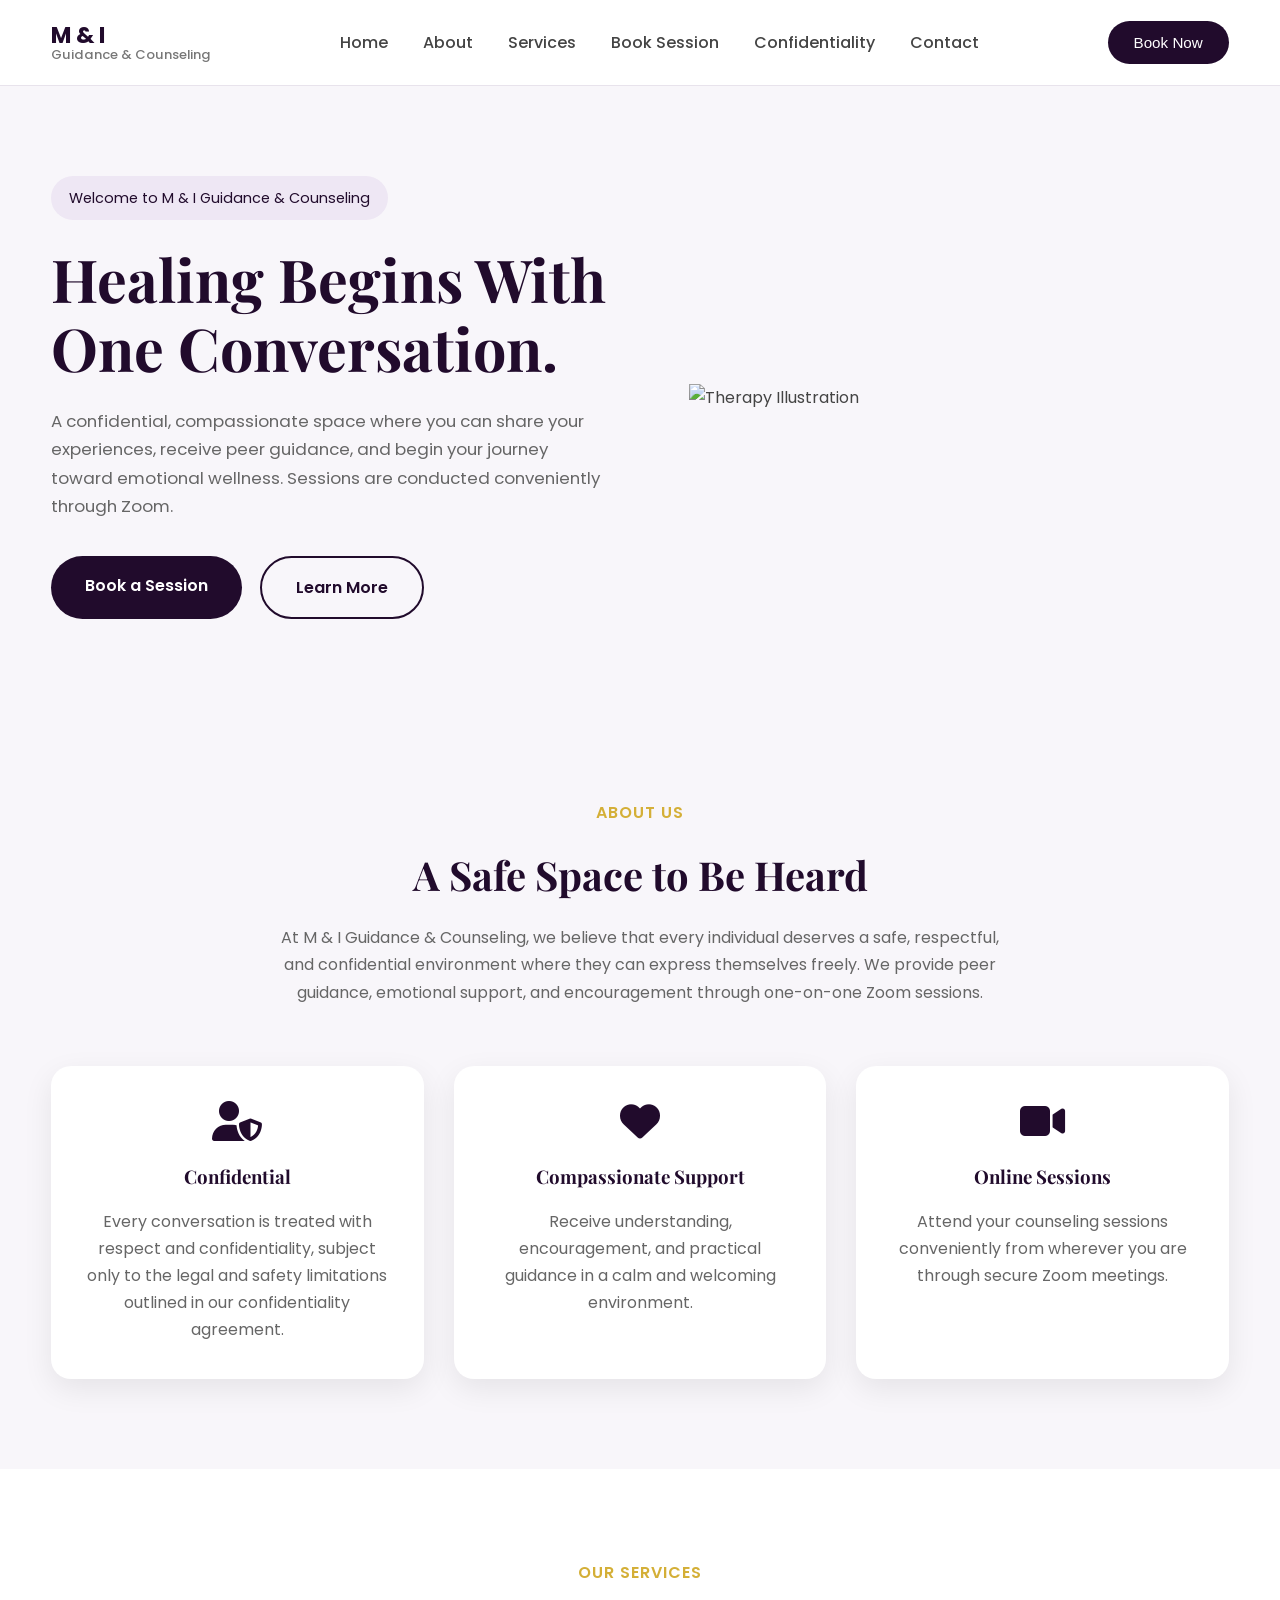
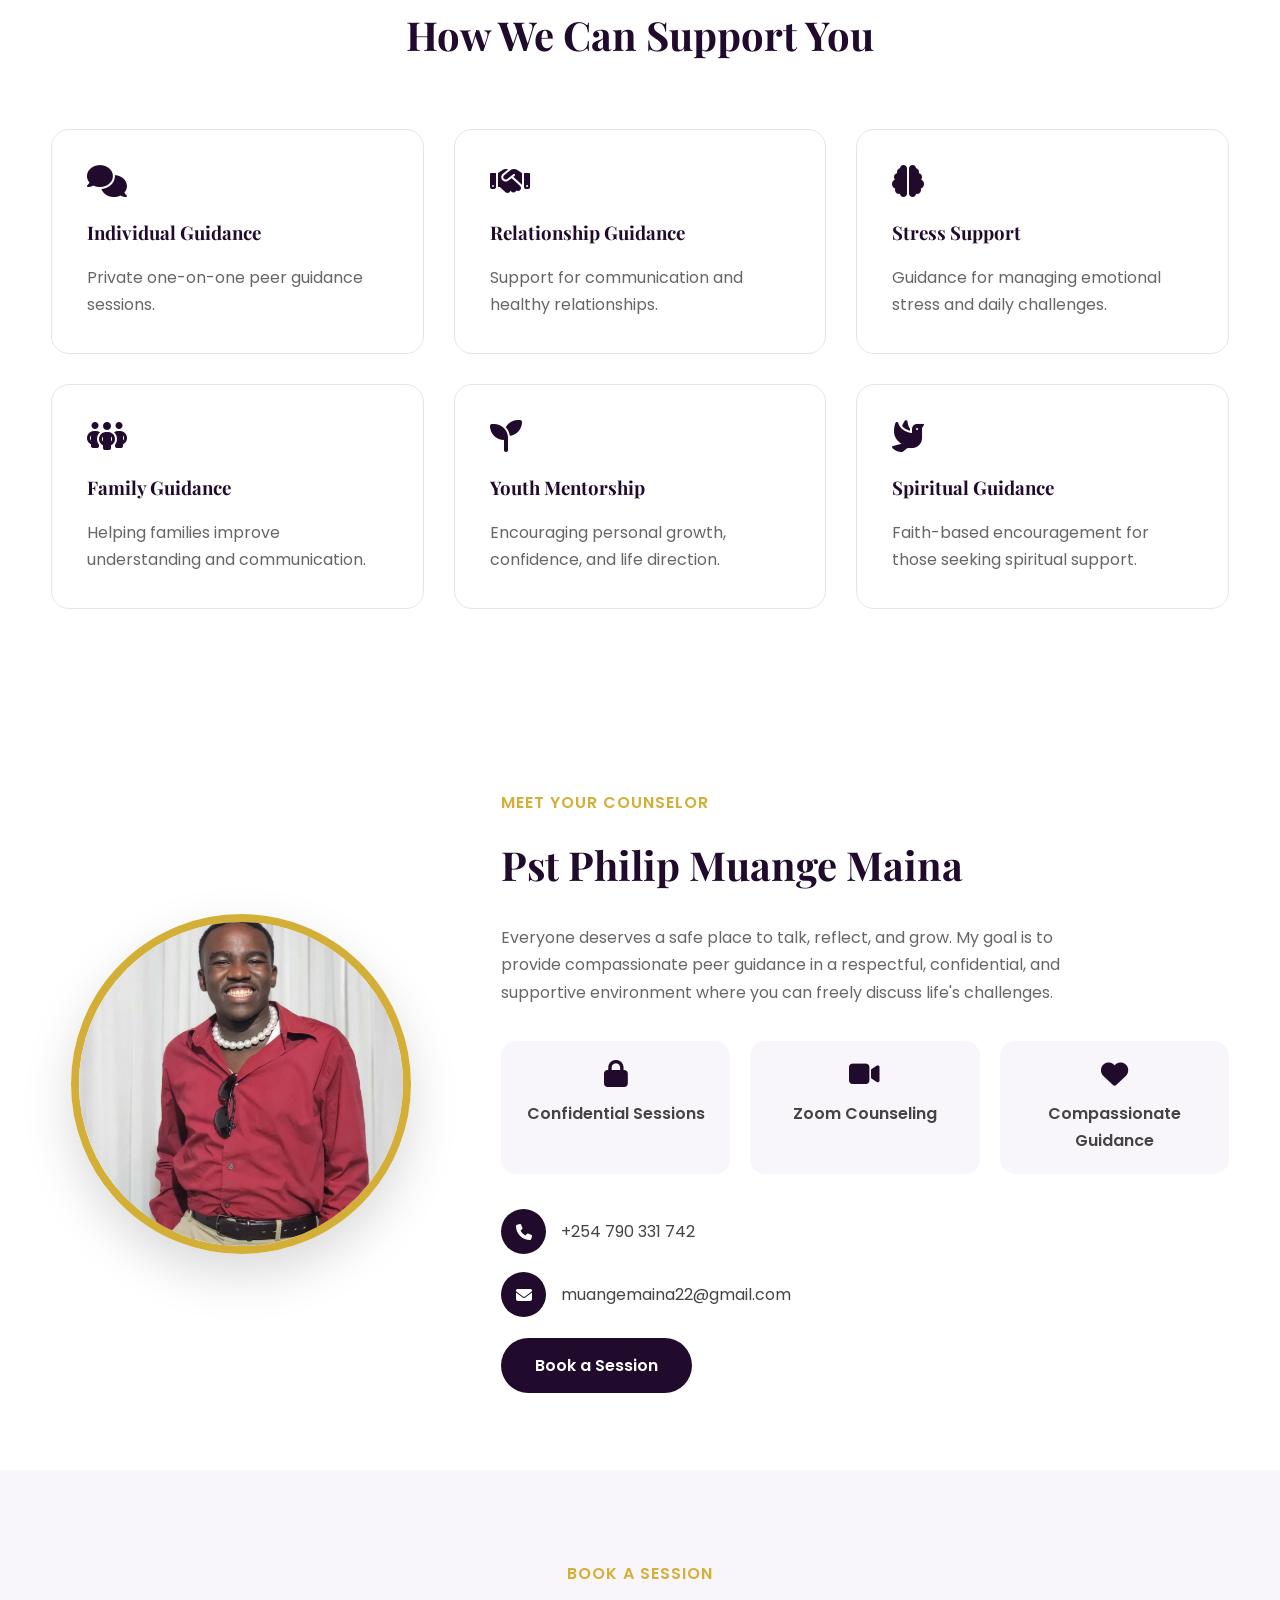
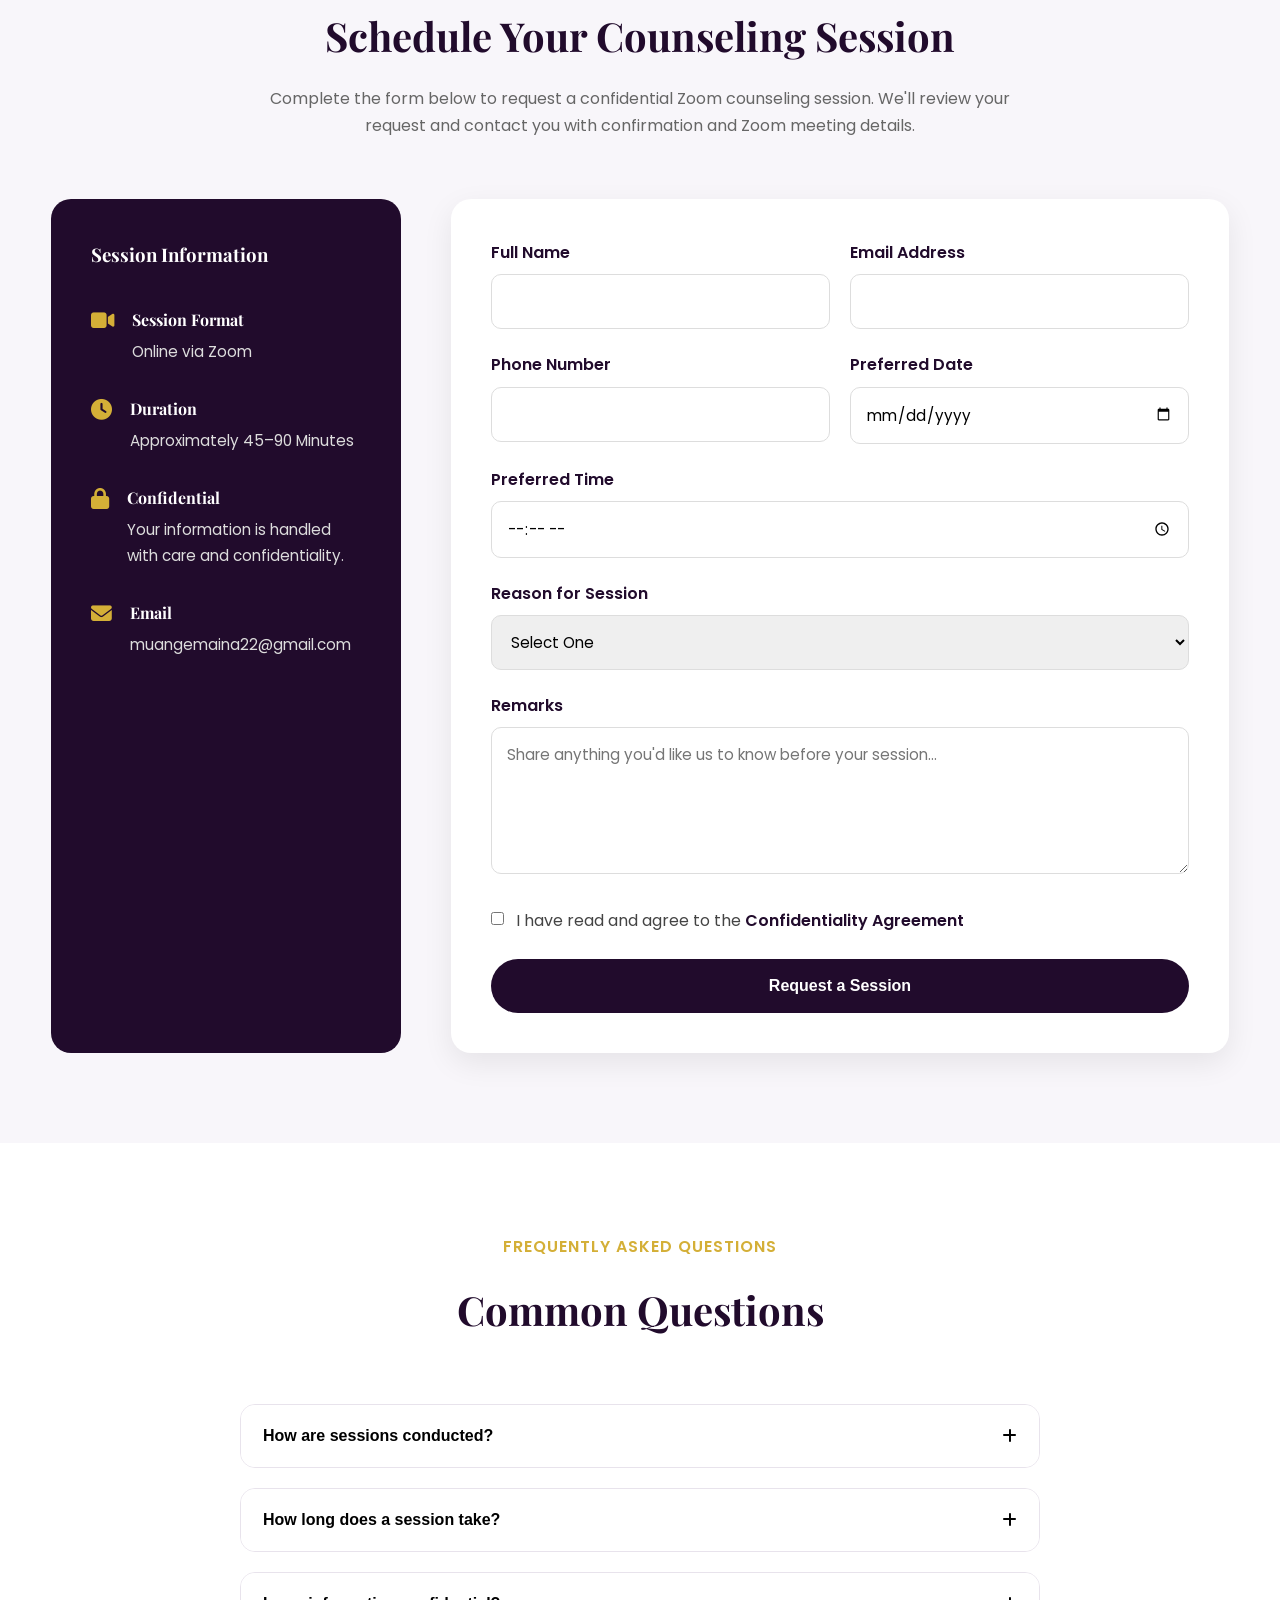
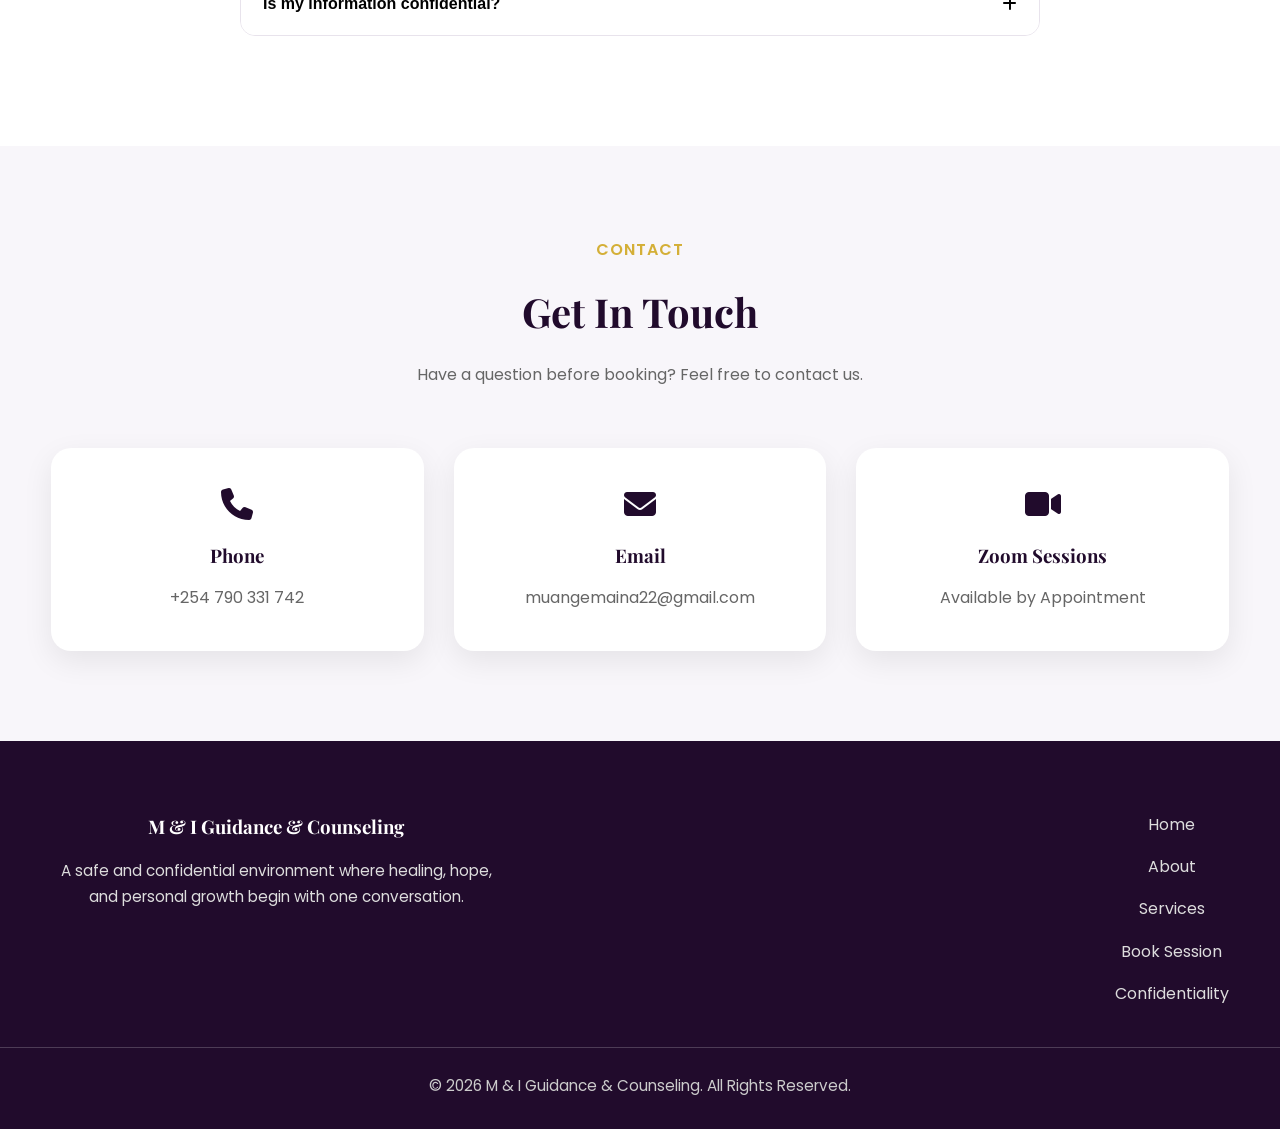
==== index.html @ 2ddf7651 "Add files via upload" ====
<!DOCTYPE html>
<html lang="en">
<head>
    <meta charset="UTF-8">
    <meta name="viewport" content="width=device-width, initial-scale=1.0">

    <title>M & I Guidance & Counseling</title>

    <link rel="stylesheet" href="css/styles.css">
    <link rel="stylesheet" href="css/responsive.css">

    <!-- Google Fonts -->
    <link href="https://fonts.googleapis.com/css2?family=Poppins:wght@300;400;500;600;700&family=Playfair+Display:wght@600;700&display=swap" rel="stylesheet">

    <!-- Font Awesome -->
    <link rel="stylesheet"
    href="https://cdnjs.cloudflare.com/ajax/libs/font-awesome/6.7.1/css/all.min.css">
</head>

<body>

<!-- ================= NAVBAR ================= -->

<header>

    <div class="container nav-container">

        <div class="logo">

            M & I
            <span>Guidance & Counseling</span>

        </div>

        <nav id="nav-menu">

            <a href="#">Home</a>

            <a href="#about">About</a>

            <a href="#services">Services</a>

            <a href="#booking">Book Session</a>

            <a href="confidentiality.html">Confidentiality</a>

            <a href="#contact">Contact</a>

        </nav>

        <button class="book-btn">

            Book Now

        </button>

        <div class="menu-btn">

            <i class="fas fa-bars"></i>

        </div>

    </div>

</header>

<!-- ================= HERO ================= -->

<section class="hero">

<div class="container hero-grid">

<div class="hero-content">

<span class="welcome">

Welcome to M & I Guidance & Counseling

</span>

<h1>

Healing Begins With One Conversation.

</h1>

<p>

A confidential, compassionate space where you can
share your experiences, receive peer guidance,
and begin your journey toward emotional wellness.

Sessions are conducted conveniently through Zoom.

</p>

<div class="hero-buttons">

<a href="#booking" class="primary-btn">

Book a Session

</a>

<a href="#about" class="secondary-btn">

Learn More

</a>

</div>

</div>

<div class="hero-image">

<img src="images/hero-therapy.svg" alt="Therapy Illustration">

</div>

</div>

</section>

<!-- ================= ABOUT ================= -->

<section id="about" class="about">

    <div class="container">

        <div class="section-title">
            <span>About Us</span>
            <h2>A Safe Space to Be Heard</h2>
            <p>
                At M & I Guidance & Counseling, we believe that every individual deserves
                a safe, respectful, and confidential environment where they can express
                themselves freely. We provide peer guidance, emotional support, and
                encouragement through one-on-one Zoom sessions.
            </p>
        </div>

        <div class="about-grid">

            <div class="about-card">

                <i class="fa-solid fa-user-shield"></i>

                <h3>Confidential</h3>

                <p>
                    Every conversation is treated with respect and confidentiality,
                    subject only to the legal and safety limitations outlined in our
                    confidentiality agreement.
                </p>

            </div>

            <div class="about-card">

                <i class="fa-solid fa-heart"></i>

                <h3>Compassionate Support</h3>

                <p>
                    Receive understanding, encouragement, and practical guidance
                    in a calm and welcoming environment.
                </p>

            </div>

            <div class="about-card">

                <i class="fa-solid fa-video"></i>

                <h3>Online Sessions</h3>

                <p>
                    Attend your counseling sessions conveniently from wherever you
                    are through secure Zoom meetings.
                </p>

            </div>

        </div>

    </div>

</section>

<!-- ================= SERVICES ================= -->

<section id="services" class="services">

    <div class="container">

        <div class="section-title">

            <span>Our Services</span>

            <h2>How We Can Support You</h2>

        </div>

        <div class="services-grid">

            <div class="service-card">
                <i class="fa-solid fa-comments"></i>
                <h3>Individual Guidance</h3>
                <p>Private one-on-one peer guidance sessions.</p>
            </div>

            <div class="service-card">
                <i class="fa-solid fa-handshake"></i>
                <h3>Relationship Guidance</h3>
                <p>Support for communication and healthy relationships.</p>
            </div>

            <div class="service-card">
                <i class="fa-solid fa-brain"></i>
                <h3>Stress Support</h3>
                <p>Guidance for managing emotional stress and daily challenges.</p>
            </div>

            <div class="service-card">
                <i class="fa-solid fa-people-group"></i>
                <h3>Family Guidance</h3>
                <p>Helping families improve understanding and communication.</p>
            </div>

            <div class="service-card">
                <i class="fa-solid fa-seedling"></i>
                <h3>Youth Mentorship</h3>
                <p>Encouraging personal growth, confidence, and life direction.</p>
            </div>

            <div class="service-card">
                <i class="fa-solid fa-dove"></i>
                <h3>Spiritual Guidance</h3>
                <p>Faith-based encouragement for those seeking spiritual support.</p>
            </div>

        </div>

    </div>

</section>

<!-- ================= THERAPIST ================= -->

<section class="therapist">

    <div class="container therapist-grid">

        <div class="therapist-image">

            <div class="image-frame">
                <img src="images/therapist.jpg" alt="Pst Philip Muange Maina">
            </div>

        </div>

        <div class="therapist-content">

            <span class="section-tag">
                Meet Your Counselor
            </span>

            <h2>Pst Philip Muange Maina</h2>

            <p class="intro">

                Everyone deserves a safe place to talk, reflect, and grow.
                My goal is to provide compassionate peer guidance in a respectful,
                confidential, and supportive environment where you can freely
                discuss life's challenges.

            </p>

            <div class="highlights">

                <div class="highlight">
                    <i class="fa-solid fa-lock"></i>
                    <span>Confidential Sessions</span>
                </div>

                <div class="highlight">
                    <i class="fa-solid fa-video"></i>
                    <span>Zoom Counseling</span>
                </div>

                <div class="highlight">
                    <i class="fa-solid fa-heart"></i>
                    <span>Compassionate Guidance</span>
                </div>

            </div>

            <div class="contact-info">

                <div>
                    <i class="fa-solid fa-phone"></i>
                    <span>+254 790 331 742</span>
                </div>

                <div>
                    <i class="fa-solid fa-envelope"></i>
                    <span>muangemaina22@gmail.com</span>
                </div>

            </div>

            <a href="#booking" class="primary-btn">
                Book a Session
            </a>

        </div>

    </div>

</section>

<!-- ================= BOOKING ================= -->

<section id="booking" class="booking">

    <div class="container">

        <div class="section-title">

            <span>Book a Session</span>

            <h2>Schedule Your Counseling Session</h2>

            <p>
                Complete the form below to request a confidential Zoom counseling
                session. We'll review your request and contact you with confirmation
                and Zoom meeting details.
            </p>

        </div>

        <div class="booking-wrapper">

            <div class="booking-info">

                <h3>Session Information</h3>

                <div class="booking-item">
                    <i class="fa-solid fa-video"></i>
                    <div>
                        <h4>Session Format</h4>
                        <p>Online via Zoom</p>
                    </div>
                </div>

                <div class="booking-item">
                    <i class="fa-solid fa-clock"></i>
                    <div>
                        <h4>Duration</h4>
                        <p>Approximately 45–90 Minutes</p>
                    </div>
                </div>

                <div class="booking-item">
                    <i class="fa-solid fa-lock"></i>
                    <div>
                        <h4>Confidential</h4>
                        <p>Your information is handled with care and confidentiality.</p>
                    </div>
                </div>

                <div class="booking-item">
                    <i class="fa-solid fa-envelope"></i>
                    <div>
                        <h4>Email</h4>
                        <p>muangemaina22@gmail.com</p>
                    </div>
                </div>

            </div>

            <div class="booking-form">

                <form
                    name="therapy-booking"
                    method="POST"
                    data-netlify="true"
                    action="thank-you.html"
                >

                    <!-- Required for Netlify -->
                    <input type="hidden" name="form-name" value="therapy-booking">

                    <div class="form-row">

                        <div class="form-group">

                            <label>Full Name</label>

                            <input
                                type="text"
                                name="name"
                                required
                            >

                        </div>

                        <div class="form-group">

                            <label>Email Address</label>

                            <input
                                type="email"
                                name="email"
                                required
                            >

                        </div>

                    </div>

                    <div class="form-row">

                        <div class="form-group">

                            <label>Phone Number</label>

                            <input
                                type="tel"
                                name="phone"
                                required
                            >

                        </div>

                        <div class="form-group">

                            <label>Preferred Date</label>

                            <input
                                type="date"
                                name="date"
                                required
                            >

                        </div>

                    </div>

                    <div class="form-group">

                        <label>Preferred Time</label>

                        <input
                            type="time"
                            name="time"
                            required
                        >

                    </div>

                    <div class="form-group">

                        <label>Reason for Session</label>

                        <select
                            name="reason"
                            required
                        >

                            <option value="">Select One</option>

                            <option>Personal Guidance</option>

                            <option>Stress Support</option>

                            <option>Relationship Guidance</option>

                            <option>Family Guidance</option>

                            <option>Youth Mentorship</option>

                            <option>Spiritual Guidance</option>

                            <option>Other</option>

                        </select>

                    </div>

                    <div class="form-group">

                        <label>Remarks</label>

                        <textarea
                            rows="5"
                            name="remarks"
                            placeholder="Share anything you'd like us to know before your session..."
                        ></textarea>

                    </div>

                    <div class="checkbox-group">

                        <input
                            type="checkbox"
                            id="agree"
                            required
                        >

                        <label for="agree">

                            I have read and agree to the
                            <a href="confidentiality.html">
                                Confidentiality Agreement
                            </a>

                        </label>

                    </div>

                    <button type="submit" class="submit-btn">

                        Request a Session

                    </button>

                </form>

            </div>

        </div>

    </div>

</section>
<!-- ================= FAQ ================= -->

<section class="faq">

    <div class="container">

        <div class="section-title">

            <span>Frequently Asked Questions</span>

            <h2>Common Questions</h2>

        </div>

        <div class="faq-container">

            <div class="faq-item">

                <button class="faq-question">
                    How are sessions conducted?
                    <i class="fa-solid fa-plus"></i>
                </button>

                <div class="faq-answer">

                    <p>
                        All sessions are conducted online through Zoom.
                        A Zoom meeting link will be emailed after your booking
                        has been confirmed.
                    </p>

                </div>

            </div>

            <div class="faq-item">

                <button class="faq-question">
                    How long does a session take?
                    <i class="fa-solid fa-plus"></i>
                </button>

                <div class="faq-answer">

                    <p>
                        Sessions typically last between 45 and 60 minutes.
                    </p>

                </div>

            </div>

            <div class="faq-item">

                <button class="faq-question">
                    Is my information confidential?
                    <i class="fa-solid fa-plus"></i>
                </button>

                <div class="faq-answer">

                    <p>
                        Yes. Your information is handled confidentially in
                        accordance with our Confidentiality Agreement.
                    </p>

                </div>

            </div>

        </div>

    </div>

</section>

<!-- ================= CONTACT ================= -->

<section id="contact" class="contact">

    <div class="container">

        <div class="section-title">

            <span>Contact</span>

            <h2>Get In Touch</h2>

            <p>

                Have a question before booking?
                Feel free to contact us.

            </p>

        </div>

        <div class="contact-grid">

            <div class="contact-card">

                <i class="fa-solid fa-phone"></i>

                <h3>Phone</h3>

                <p>+254 790 331 742</p>

            </div>

            <div class="contact-card">

                <i class="fa-solid fa-envelope"></i>

                <h3>Email</h3>

                <p>muangemaina22@gmail.com</p>

            </div>

            <div class="contact-card">

                <i class="fa-solid fa-video"></i>

                <h3>Zoom Sessions</h3>

                <p>Available by Appointment</p>

            </div>

        </div>

    </div>

</section>

<footer>

    <div class="container footer-content">

        <div>

            <h3>M & I Guidance & Counseling</h3>

            <p>

                A safe and confidential environment where healing,
                hope, and personal growth begin with one conversation.

            </p>

        </div>

        <div class="footer-links">

            <a href="#">Home</a>

            <a href="#about">About</a>

            <a href="#services">Services</a>

            <a href="#booking">Book Session</a>

            <a href="confidentiality.html">Confidentiality</a>

        </div>

    </div>

    <hr>

    <p class="copyright">

        © 2026 M & I Guidance & Counseling.
        All Rights Reserved.

    </p>

</footer>

<script src="js/script.js"></script>

</body>
</html>
---- css/styles.css ----
/* ===================================
   M & I Guidance & Counseling
   Main Stylesheet
=================================== */

/* ===== RESET ===== */

* {
    margin: 0;
    padding: 0;
    box-sizing: border-box;
}

:root {

    --primary: #210B2C;
    --primary-light: #3A1A49;
    --gold: #D4AF37;
    --white: #ffffff;
    --background: #F8F6FA;
    --text: #444;
    --heading: #210B2C;
    --border: #E8E3EC;

    --shadow: 0 10px 30px rgba(0,0,0,.08);

}

html{
    scroll-behavior:smooth;
}

body{

    font-family:'Poppins',sans-serif;
    background:var(--background);
    color:var(--text);
    line-height:1.7;

}

img{

    max-width:100%;
    display:block;

}

a{

    text-decoration:none;

}

ul{

    list-style:none;

}

/* ===== CONTAINER ===== */

.container{

    width:min(1200px,92%);
    margin:auto;

}

/* ===== HEADINGS ===== */

h1,h2,h3,h4{

    font-family:'Playfair Display',serif;
    color:var(--heading);

}

h1{

    font-size:3.7rem;
    line-height:1.15;

}

h2{

    font-size:2.5rem;

}

p{

    font-size:1rem;
    color:#666;

}

/* ===== HEADER ===== */

header{

    position:sticky;
    top:0;
    z-index:999;
    background:rgba(255,255,255,.96);
    backdrop-filter:blur(10px);
    border-bottom:1px solid var(--border);

}

/* ===== NAVBAR ===== */

.nav-container{

    display:flex;
    justify-content:space-between;
    align-items:center;
    height:85px;

}

.logo{

    font-size:1.45rem;
    font-weight:700;
    color:var(--primary);
    display:flex;
    flex-direction:column;
    line-height:1.1;

}

.logo span{

    font-size:.82rem;
    color:#777;
    font-weight:500;

}

nav{

    display:flex;
    gap:35px;

}

nav a{

    color:#444;
    font-weight:500;
    transition:.3s;

}

nav a:hover{

    color:var(--primary);

}

.book-btn{

    background:var(--primary);
    color:white;
    border:none;
    padding:13px 26px;
    border-radius:50px;
    cursor:pointer;
    font-size:.95rem;
    transition:.3s;

}

.book-btn:hover{

    background:var(--primary-light);
    transform:translateY(-2px);

}

.menu-btn{

    display:none;
    font-size:1.6rem;
    color:var(--primary);
    cursor:pointer;

}

/* ===== HERO ===== */

.hero{

    padding:90px 0;

}

.hero-grid{

    display:grid;
    grid-template-columns:1fr 1fr;
    gap:60px;
    align-items:center;

}

.welcome{

    display:inline-block;
    background:#EEE7F4;
    color:var(--primary);
    padding:10px 18px;
    border-radius:50px;
    font-size:.9rem;
    margin-bottom:25px;

}

.hero h1{

    margin-bottom:25px;

}

.hero p{

    margin-bottom:35px;
    font-size:1.05rem;

}

.hero-buttons{

    display:flex;
    gap:18px;

}

/* ===== BUTTONS ===== */

.primary-btn{

    background:var(--primary);
    color:white;
    padding:16px 34px;
    border-radius:50px;
    transition:.3s;
    font-weight:600;

}

.primary-btn:hover{

    background:var(--primary-light);

}

.secondary-btn{

    border:2px solid var(--primary);
    color:var(--primary);
    padding:16px 34px;
    border-radius:50px;
    transition:.3s;
    font-weight:600;

}

.secondary-btn:hover{

    background:var(--primary);
    color:white;

}

/* ===== HERO IMAGE ===== */

.hero-image{

    display:flex;
    justify-content:center;

}

.hero-image img{

    width:100%;
    max-width:520px;

}

/* ===== SECTIONS ===== */

section{

    padding:90px 0;

}

/* ===== FOOTER ===== */

footer{

    background:var(--primary);
    color:white;
    padding:30px 0;
    text-align:center;

}

footer p{

    color:white;
    font-size:.95rem;

}
/* ===================================
   SECTION TITLES
=================================== */

.section-title{
    text-align:center;
    max-width:750px;
    margin:0 auto 60px;
}

.section-title span{
    color:var(--gold);
    font-weight:600;
    text-transform:uppercase;
    letter-spacing:1px;
}

.section-title h2{
    margin:15px 0;
}

/* ===================================
   ABOUT
=================================== */

.about-grid{
    display:grid;
    grid-template-columns:repeat(3,1fr);
    gap:30px;
}

.about-card{
    background:#fff;
    padding:35px;
    border-radius:20px;
    box-shadow:var(--shadow);
    text-align:center;
    transition:.3s;
}

.about-card:hover{
    transform:translateY(-8px);
}

.about-card i{
    font-size:2.5rem;
    color:var(--primary);
    margin-bottom:20px;
}

.about-card h3{
    margin-bottom:15px;
}

/* ===================================
   SERVICES
=================================== */

.services{
    background:#fff;
}

.services-grid{
    display:grid;
    grid-template-columns:repeat(3,1fr);
    gap:30px;
}

.service-card{
    padding:35px;
    border:1px solid var(--border);
    border-radius:18px;
    transition:.3s;
}

.service-card:hover{
    transform:translateY(-8px);
    box-shadow:var(--shadow);
}

.service-card i{
    font-size:2rem;
    color:var(--primary);
    margin-bottom:20px;
}

.service-card h3{
    margin-bottom:15px;
}

/* ===================================
   THERAPIST
=================================== */

.therapist{

    background:#fff;

}

.therapist-grid{

    display:grid;
    grid-template-columns:380px 1fr;
    align-items:center;
    gap:70px;

}

.image-frame{

    width:340px;
    height:340px;

    margin:auto;

    border-radius:50%;

    overflow:hidden;

    border:8px solid #D4AF37;

    box-shadow:0 20px 50px rgba(0,0,0,.15);

}

.image-frame img{

    width:100%;
    height:100%;
    object-fit:cover;

}

.section-tag{

    color:#D4AF37;

    font-weight:600;

    letter-spacing:1px;

    text-transform:uppercase;

}

.therapist h2{

    margin:15px 0 25px;

}

.intro{

    max-width:600px;

    margin-bottom:35px;

}

.highlights{

    display:grid;

    grid-template-columns:repeat(3,1fr);

    gap:20px;

    margin-bottom:35px;

}

.highlight{

    background:#F8F6FA;

    padding:20px;

    border-radius:15px;

    text-align:center;

}

.highlight i{

    font-size:1.7rem;

    color:#210B2C;

    margin-bottom:12px;

}

.highlight span{

    display:block;

    font-weight:600;

}

.contact-info{

    margin-bottom:35px;

}

.contact-info div{

    display:flex;

    align-items:center;

    gap:15px;

    margin-bottom:18px;

}

.contact-info i{

    width:45px;

    height:45px;

    border-radius:50%;

    background:#210B2C;

    color:#fff;

    display:flex;

    justify-content:center;

    align-items:center;

}

/* ===================================
   BOOKING
=================================== */

.booking{

    background:#F8F6FA;

}

.booking-wrapper{

    display:grid;

    grid-template-columns:350px 1fr;

    gap:50px;

}

.booking-info{

    background:#210B2C;

    color:#fff;

    padding:40px;

    border-radius:20px;

}

.booking-info h3{

    color:#fff;

    margin-bottom:35px;

}

.booking-item{

    display:flex;

    gap:18px;

    margin-bottom:30px;

}

.booking-item i{

    font-size:1.3rem;

    color:#D4AF37;

    margin-top:4px;

}

.booking-item h4{

    color:#fff;

    margin-bottom:6px;

}

.booking-item p{

    color:#ddd;

    font-size:.95rem;

}

.booking-form{

    background:#fff;

    padding:40px;

    border-radius:20px;

    box-shadow:var(--shadow);

}

.form-row{

    display:grid;

    grid-template-columns:1fr 1fr;

    gap:20px;

}

.form-group{

    margin-bottom:22px;

}

.form-group label{

    display:block;

    margin-bottom:8px;

    font-weight:600;

    color:#210B2C;

}

.form-group input,
.form-group select,
.form-group textarea{

    width:100%;

    padding:15px;

    border:1px solid #ddd;

    border-radius:10px;

    font-family:inherit;

    font-size:.95rem;

    transition:.3s;

}

.form-group input:focus,
.form-group select:focus,
.form-group textarea:focus{

    outline:none;

    border-color:#210B2C;

}

.checkbox-group{

    display:flex;

    align-items:flex-start;

    gap:12px;

    margin:25px 0;

}

.checkbox-group input{

    margin-top:5px;

}

.checkbox-group a{

    color:#210B2C;

    font-weight:600;

}

.submit-btn{

    width:100%;

    background:#210B2C;

    color:#fff;

    border:none;

    padding:18px;

    border-radius:50px;

    cursor:pointer;

    font-size:1rem;

    font-weight:600;

    transition:.3s;

}

.submit-btn:hover{

    background:#3A1A49;

}
/* ===================================
   FAQ
=================================== */

.faq{
    background:#fff;
}

.faq-container{
    max-width:800px;
    margin:auto;
}

.faq-item{
    margin-bottom:20px;
    border:1px solid var(--border);
    border-radius:15px;
    overflow:hidden;
}

.faq-question{

    width:100%;

    background:#fff;

    border:none;

    display:flex;

    justify-content:space-between;

    align-items:center;

    padding:22px;

    cursor:pointer;

    font-size:1rem;

    font-weight:600;

}

.faq-answer{

    max-height:0;

    overflow:hidden;

    transition:.4s;

    padding:0 22px;

}

.faq-answer p{

    padding-bottom:20px;

}

/* ===================================
   CONTACT
=================================== */

.contact{

    background:#F8F6FA;

}

.contact-grid{

    display:grid;

    grid-template-columns:repeat(3,1fr);

    gap:30px;

}

.contact-card{

    background:#fff;

    text-align:center;

    padding:40px;

    border-radius:20px;

    box-shadow:var(--shadow);

}

.contact-card i{

    font-size:2rem;

    color:#210B2C;

    margin-bottom:20px;

}

.contact-card h3{

    margin-bottom:12px;

}

/* ===================================
   FOOTER
=================================== */

footer{

    background:#210B2C;

    color:#fff;

    padding:70px 0 30px;

}

.footer-content{

    display:flex;

    justify-content:space-between;

    gap:50px;

}

.footer-content h3{

    color:#fff;

    margin-bottom:15px;

}

.footer-content p{

    color:#ddd;

    max-width:450px;

}

.footer-links{

    display:flex;

    flex-direction:column;

    gap:15px;

}

.footer-links a{

    color:#ddd;

}

.footer-links a:hover{

    color:#D4AF37;

}

footer hr{

    margin:40px 0 25px;

    border:none;

    border-top:1px solid rgba(255,255,255,.2);

}

.copyright{

    text-align:center;

    color:#ccc;

}
/*==================================
DOCUMENT PAGE
==================================*/

.page-header{

padding:25px 0;

background:#fff;

border-bottom:1px solid #eee;

}

.document{

padding:90px 0;

background:#F8F6FA;

}

.document-card{

background:#fff;

padding:60px;

border-radius:20px;

box-shadow:var(--shadow);

max-width:900px;

margin:auto;

}

.document-card h1{

margin-bottom:25px;

}

.document-card h2{

margin-top:40px;

margin-bottom:15px;

color:#210B2C;

}

.document-card ul{

padding-left:25px;

margin-bottom:20px;

}

.document-card li{

margin-bottom:12px;

}

.document-buttons{

margin-top:50px;

display:flex;

gap:20px;

flex-wrap:wrap;

}

/*==================================
THANK YOU PAGE
==================================*/

.thank-you{

min-height:100vh;

display:flex;

align-items:center;

justify-content:center;

background:#F8F6FA;

padding:50px 20px;

}

.thank-you-card{

background:#fff;

padding:60px;

border-radius:20px;

max-width:700px;

text-align:center;

box-shadow:var(--shadow);

}

.success-icon{

font-size:5rem;

color:#28a745;

margin-bottom:25px;

}

.thank-you-card p{

margin:20px 0;

}
---- css/responsive.css ----
/* ===================================
   Responsive Styles
=================================== */

/* ===========================
   Large Tablets
=========================== */

@media (max-width: 1024px) {

    h1{
        font-size:3rem;
    }

    h2{
        font-size:2.2rem;
    }

    .hero-grid{
        gap:40px;
    }

    nav{
        gap:20px;
    }

}

/* ===========================
   Tablets
=========================== */

@media (max-width: 900px){

    .menu-btn{
        display:block;
    }

    .book-btn{
        display:none;
    }

    nav{

        position:absolute;

        top:85px;
        left:0;
        width:100%;

        background:#fff;

        display:flex;
        flex-direction:column;

        padding:25px;

        border-top:1px solid #eee;

        box-shadow:0 10px 30px rgba(0,0,0,.08);

        display:none;

    }

    nav.active{

        display:flex;

    }

    nav a{

        padding:12px 0;

    }

    .hero-grid{

        grid-template-columns:1fr;

        text-align:center;

    }

    .hero-buttons{

        justify-content:center;

    }

    .hero-image{

        order:-1;

        margin-bottom:20px;

    }

}

/* ===========================
   Mobile
=========================== */

@media (max-width:600px){

    section{

        padding:70px 0;

    }

    h1{

        font-size:2.3rem;

    }

    h2{

        font-size:1.9rem;

    }

    p{

        font-size:.95rem;

    }

    .hero-buttons{

        flex-direction:column;

        align-items:center;

    }

    .primary-btn,
    .secondary-btn{

        width:100%;
        max-width:280px;
        text-align:center;

    }

    .logo{

        font-size:1.2rem;

    }

    .logo span{

        font-size:.72rem;

    }

}

/* FAQ & Contact */

@media(max-width:900px){

    .contact-grid{

        grid-template-columns:1fr;

    }

    .footer-content{

        flex-direction:column;

        text-align:center;

    }

    .footer-content p{

        margin:auto;

    }

}
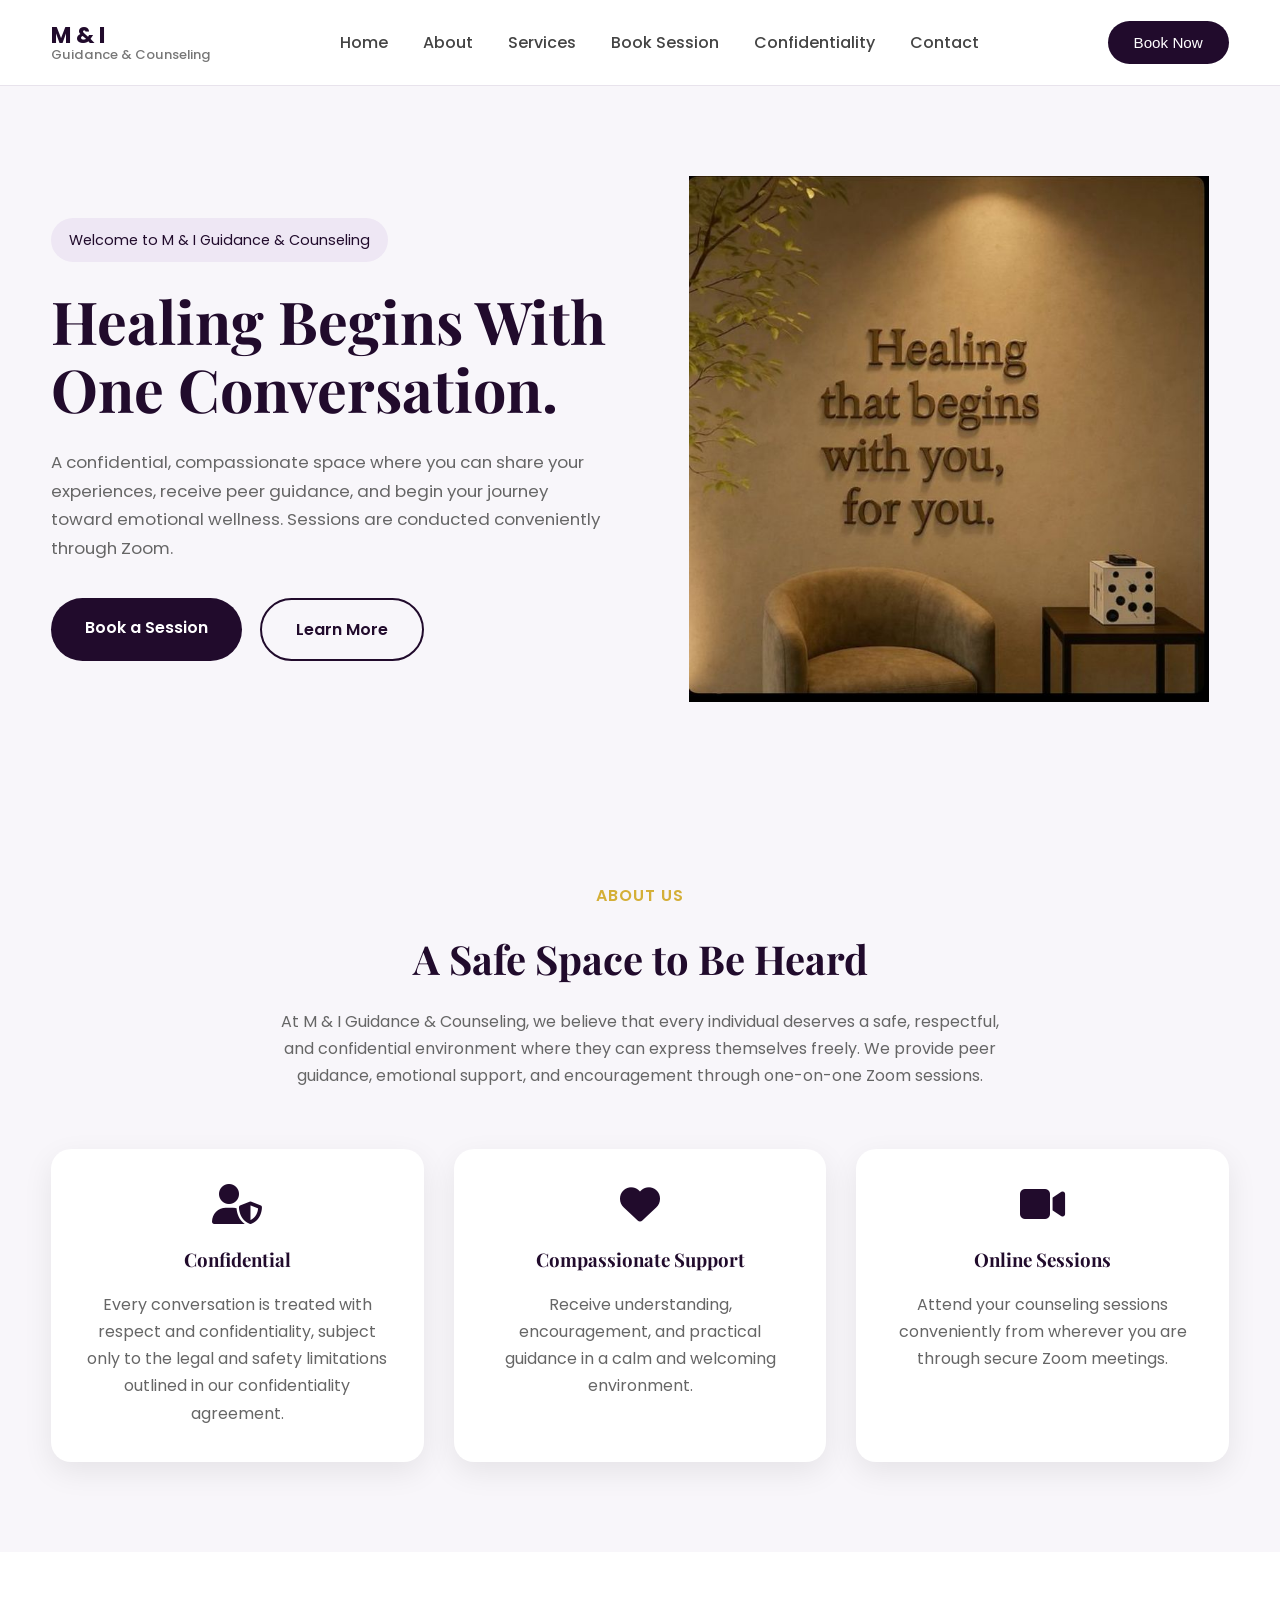
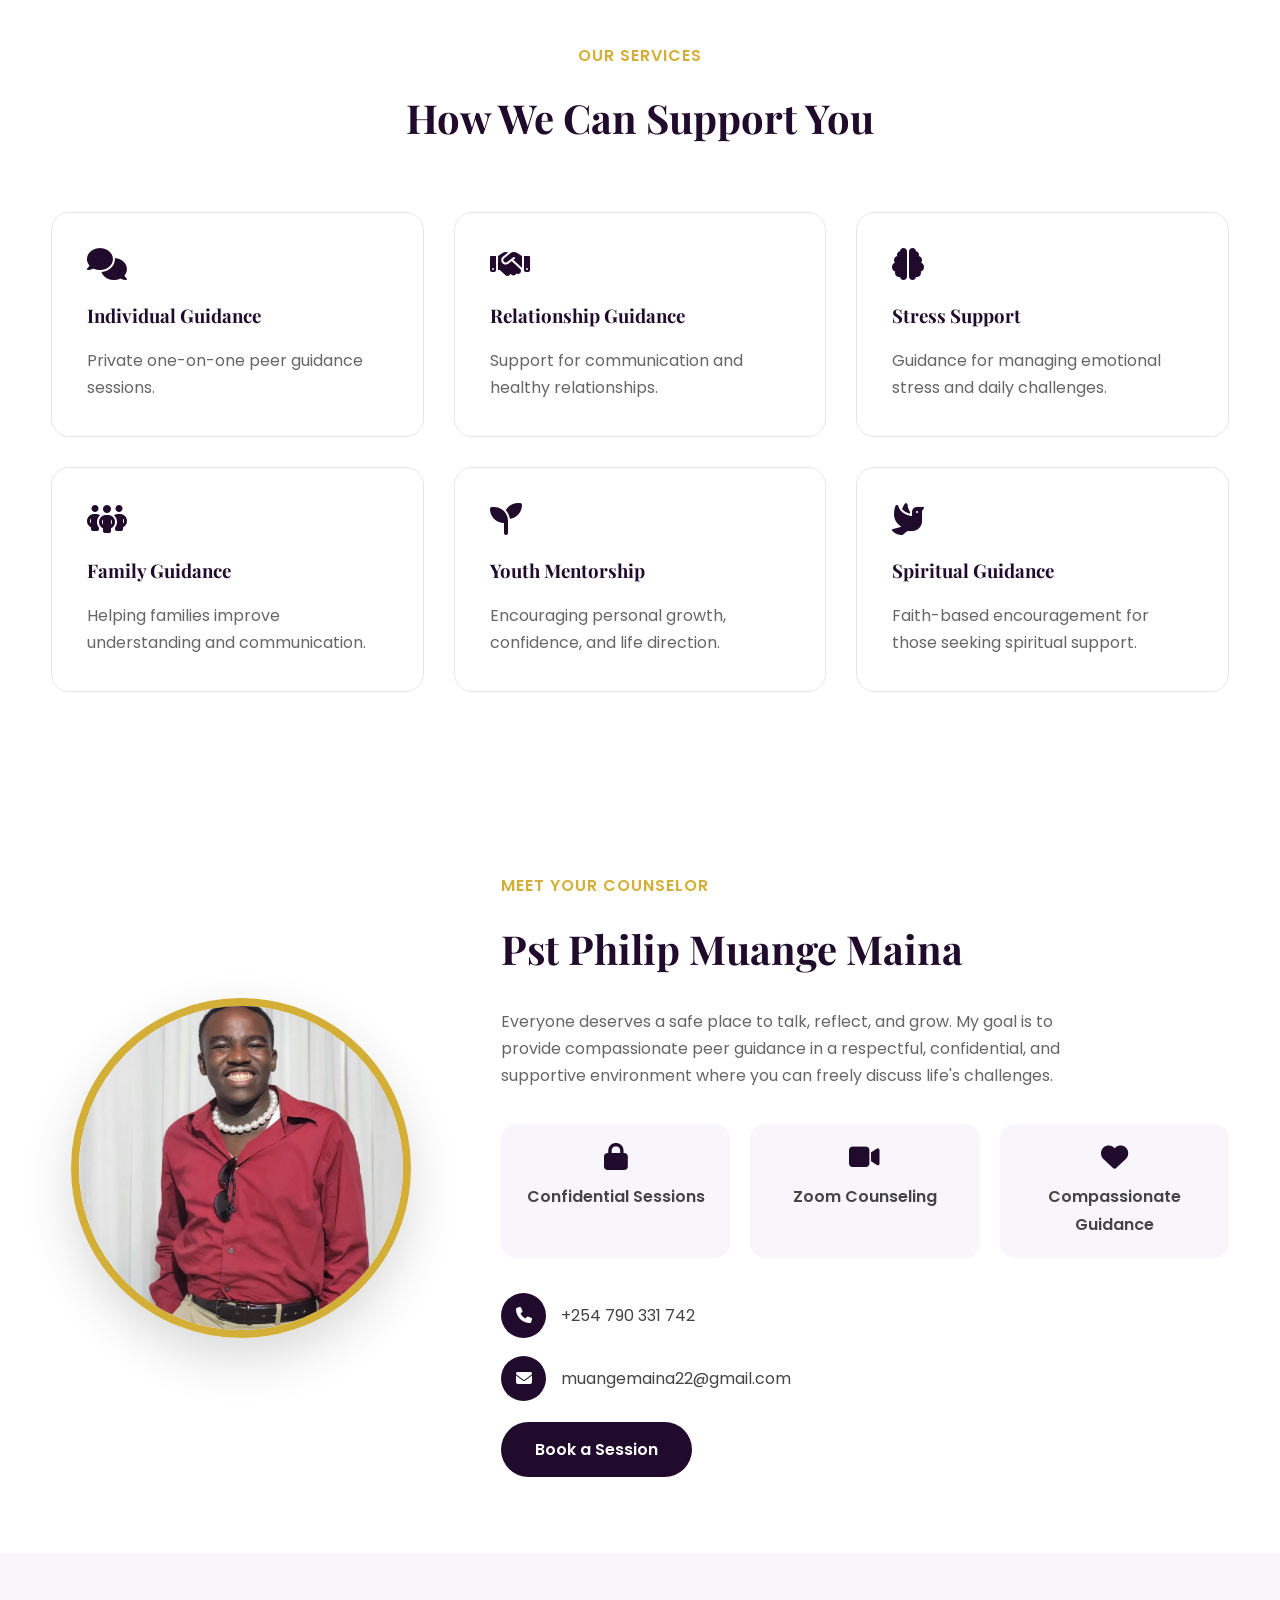
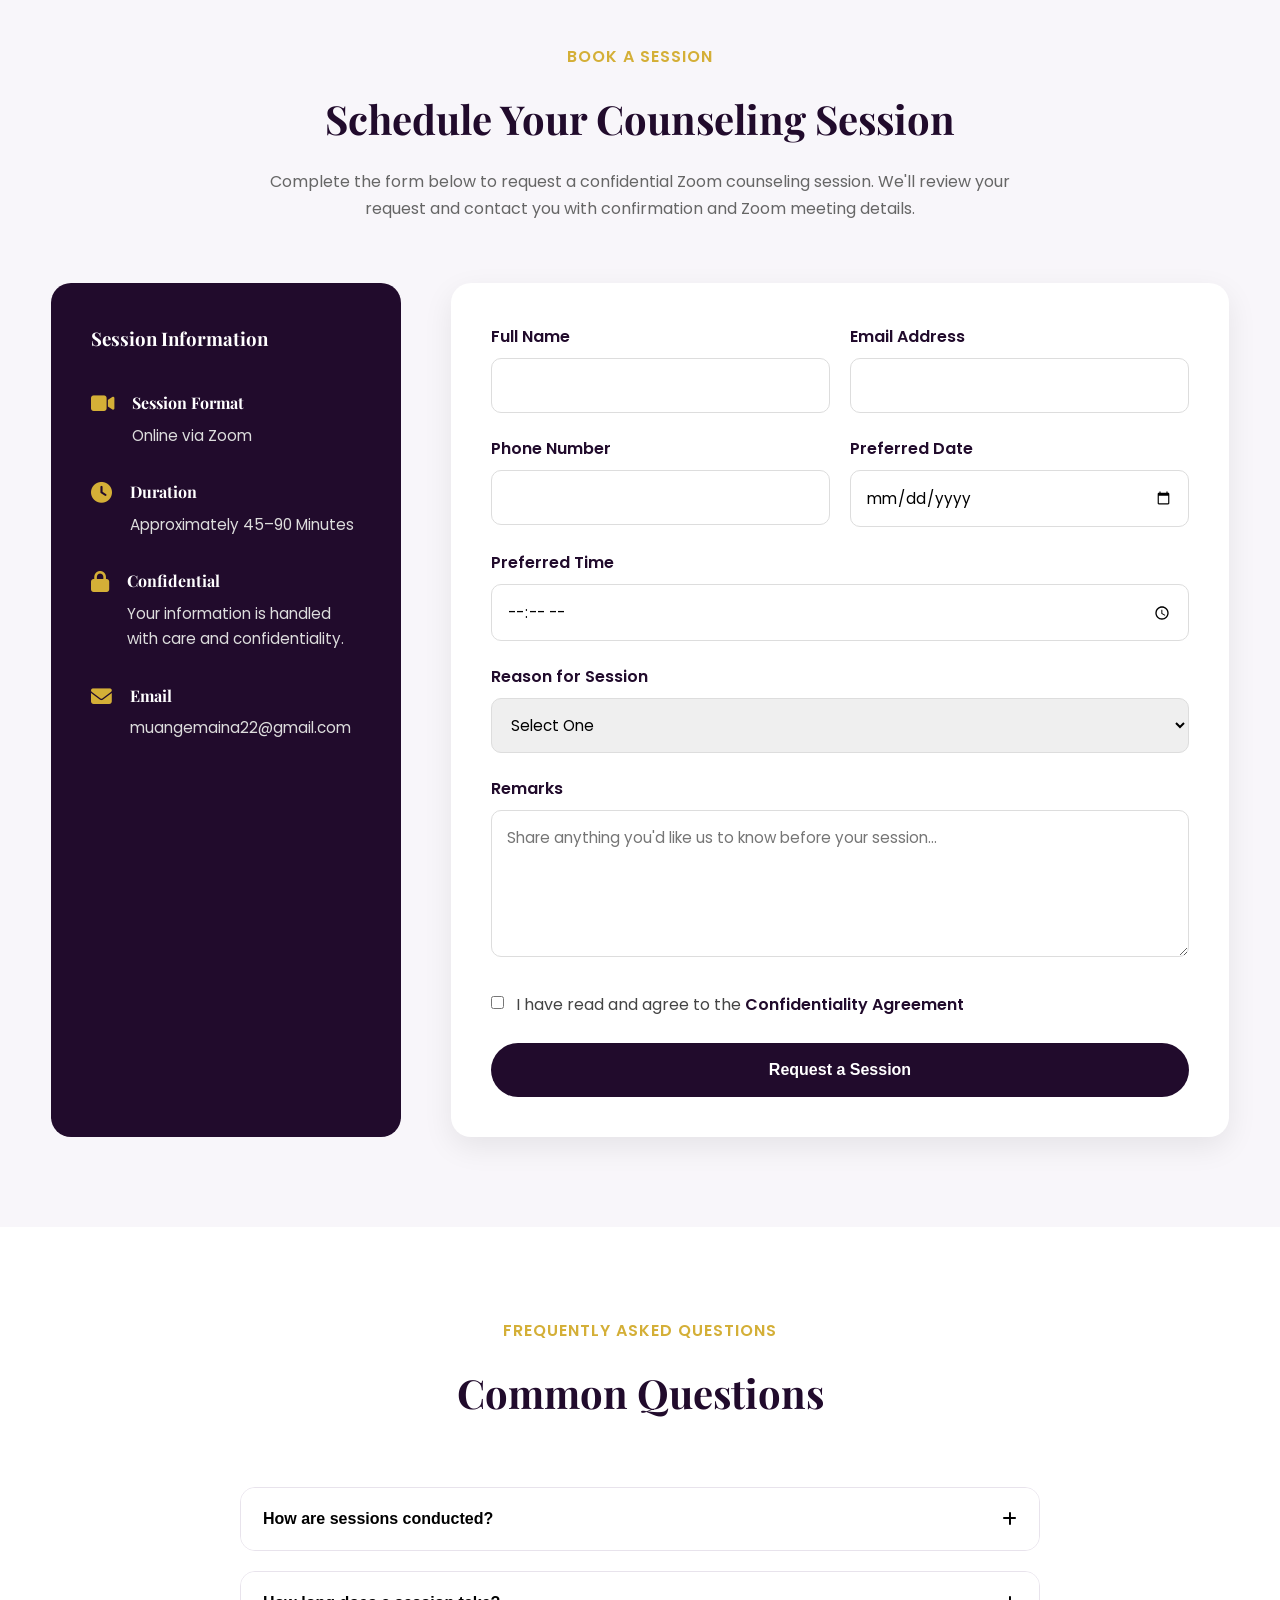
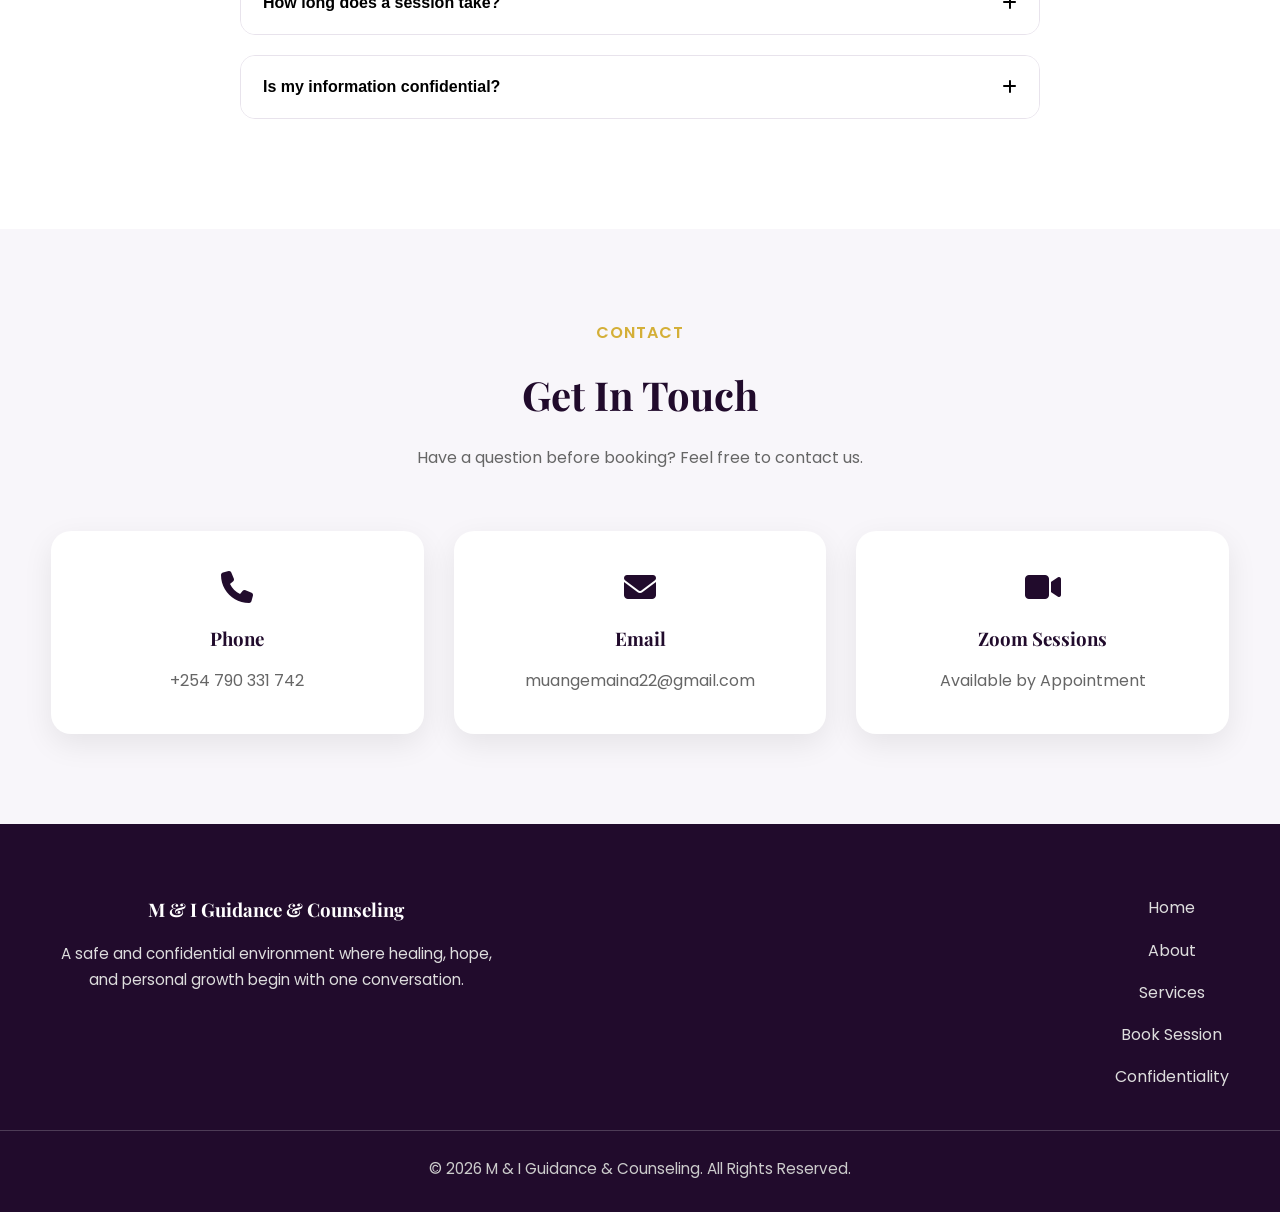
==== commit bc23e35f: "Move website to repository root" ====
--- a/index.html
+++ b/index.html
@@ -1,719 +1,719 @@
-<!DOCTYPE html>
-<html lang="en">
-<head>
-    <meta charset="UTF-8">
-    <meta name="viewport" content="width=device-width, initial-scale=1.0">
-
-    <title>M & I Guidance & Counseling</title>
-
-    <link rel="stylesheet" href="css/styles.css">
-    <link rel="stylesheet" href="css/responsive.css">
-
-    <!-- Google Fonts -->
-    <link href="https://fonts.googleapis.com/css2?family=Poppins:wght@300;400;500;600;700&family=Playfair+Display:wght@600;700&display=swap" rel="stylesheet">
-
-    <!-- Font Awesome -->
-    <link rel="stylesheet"
-    href="https://cdnjs.cloudflare.com/ajax/libs/font-awesome/6.7.1/css/all.min.css">
-</head>
-
-<body>
-
-<!-- ================= NAVBAR ================= -->
-
-<header>
-
-    <div class="container nav-container">
-
-        <div class="logo">
-
-            M & I
-            <span>Guidance & Counseling</span>
-
-        </div>
-
-        <nav id="nav-menu">
-
-            <a href="#">Home</a>
-
-            <a href="#about">About</a>
-
-            <a href="#services">Services</a>
-
-            <a href="#booking">Book Session</a>
-
-            <a href="confidentiality.html">Confidentiality</a>
-
-            <a href="#contact">Contact</a>
-
-        </nav>
-
-        <button class="book-btn">
-
-            Book Now
-
-        </button>
-
-        <div class="menu-btn">
-
-            <i class="fas fa-bars"></i>
-
-        </div>
-
-    </div>
-
-</header>
-
-<!-- ================= HERO ================= -->
-
-<section class="hero">
-
-<div class="container hero-grid">
-
-<div class="hero-content">
-
-<span class="welcome">
-
-Welcome to M & I Guidance & Counseling
-
-</span>
-
-<h1>
-
-Healing Begins With One Conversation.
-
-</h1>
-
-<p>
-
-A confidential, compassionate space where you can
-share your experiences, receive peer guidance,
-and begin your journey toward emotional wellness.
-
-Sessions are conducted conveniently through Zoom.
-
-</p>
-
-<div class="hero-buttons">
-
-<a href="#booking" class="primary-btn">
-
-Book a Session
-
-</a>
-
-<a href="#about" class="secondary-btn">
-
-Learn More
-
-</a>
-
-</div>
-
-</div>
-
-<div class="hero-image">
-
-<img src="images/hero-therapy.svg" alt="Therapy Illustration">
-
-</div>
-
-</div>
-
-</section>
-
-<!-- ================= ABOUT ================= -->
-
-<section id="about" class="about">
-
-    <div class="container">
-
-        <div class="section-title">
-            <span>About Us</span>
-            <h2>A Safe Space to Be Heard</h2>
-            <p>
-                At M & I Guidance & Counseling, we believe that every individual deserves
-                a safe, respectful, and confidential environment where they can express
-                themselves freely. We provide peer guidance, emotional support, and
-                encouragement through one-on-one Zoom sessions.
-            </p>
-        </div>
-
-        <div class="about-grid">
-
-            <div class="about-card">
-
-                <i class="fa-solid fa-user-shield"></i>
-
-                <h3>Confidential</h3>
-
-                <p>
-                    Every conversation is treated with respect and confidentiality,
-                    subject only to the legal and safety limitations outlined in our
-                    confidentiality agreement.
-                </p>
-
-            </div>
-
-            <div class="about-card">
-
-                <i class="fa-solid fa-heart"></i>
-
-                <h3>Compassionate Support</h3>
-
-                <p>
-                    Receive understanding, encouragement, and practical guidance
-                    in a calm and welcoming environment.
-                </p>
-
-            </div>
-
-            <div class="about-card">
-
-                <i class="fa-solid fa-video"></i>
-
-                <h3>Online Sessions</h3>
-
-                <p>
-                    Attend your counseling sessions conveniently from wherever you
-                    are through secure Zoom meetings.
-                </p>
-
-            </div>
-
-        </div>
-
-    </div>
-
-</section>
-
-<!-- ================= SERVICES ================= -->
-
-<section id="services" class="services">
-
-    <div class="container">
-
-        <div class="section-title">
-
-            <span>Our Services</span>
-
-            <h2>How We Can Support You</h2>
-
-        </div>
-
-        <div class="services-grid">
-
-            <div class="service-card">
-                <i class="fa-solid fa-comments"></i>
-                <h3>Individual Guidance</h3>
-                <p>Private one-on-one peer guidance sessions.</p>
-            </div>
-
-            <div class="service-card">
-                <i class="fa-solid fa-handshake"></i>
-                <h3>Relationship Guidance</h3>
-                <p>Support for communication and healthy relationships.</p>
-            </div>
-
-            <div class="service-card">
-                <i class="fa-solid fa-brain"></i>
-                <h3>Stress Support</h3>
-                <p>Guidance for managing emotional stress and daily challenges.</p>
-            </div>
-
-            <div class="service-card">
-                <i class="fa-solid fa-people-group"></i>
-                <h3>Family Guidance</h3>
-                <p>Helping families improve understanding and communication.</p>
-            </div>
-
-            <div class="service-card">
-                <i class="fa-solid fa-seedling"></i>
-                <h3>Youth Mentorship</h3>
-                <p>Encouraging personal growth, confidence, and life direction.</p>
-            </div>
-
-            <div class="service-card">
-                <i class="fa-solid fa-dove"></i>
-                <h3>Spiritual Guidance</h3>
-                <p>Faith-based encouragement for those seeking spiritual support.</p>
-            </div>
-
-        </div>
-
-    </div>
-
-</section>
-
-<!-- ================= THERAPIST ================= -->
-
-<section class="therapist">
-
-    <div class="container therapist-grid">
-
-        <div class="therapist-image">
-
-            <div class="image-frame">
-                <img src="images/therapist.jpg" alt="Pst Philip Muange Maina">
-            </div>
-
-        </div>
-
-        <div class="therapist-content">
-
-            <span class="section-tag">
-                Meet Your Counselor
-            </span>
-
-            <h2>Pst Philip Muange Maina</h2>
-
-            <p class="intro">
-
-                Everyone deserves a safe place to talk, reflect, and grow.
-                My goal is to provide compassionate peer guidance in a respectful,
-                confidential, and supportive environment where you can freely
-                discuss life's challenges.
-
-            </p>
-
-            <div class="highlights">
-
-                <div class="highlight">
-                    <i class="fa-solid fa-lock"></i>
-                    <span>Confidential Sessions</span>
-                </div>
-
-                <div class="highlight">
-                    <i class="fa-solid fa-video"></i>
-                    <span>Zoom Counseling</span>
-                </div>
-
-                <div class="highlight">
-                    <i class="fa-solid fa-heart"></i>
-                    <span>Compassionate Guidance</span>
-                </div>
-
-            </div>
-
-            <div class="contact-info">
-
-                <div>
-                    <i class="fa-solid fa-phone"></i>
-                    <span>+254 790 331 742</span>
-                </div>
-
-                <div>
-                    <i class="fa-solid fa-envelope"></i>
-                    <span>muangemaina22@gmail.com</span>
-                </div>
-
-            </div>
-
-            <a href="#booking" class="primary-btn">
-                Book a Session
-            </a>
-
-        </div>
-
-    </div>
-
-</section>
-
-<!-- ================= BOOKING ================= -->
-
-<section id="booking" class="booking">
-
-    <div class="container">
-
-        <div class="section-title">
-
-            <span>Book a Session</span>
-
-            <h2>Schedule Your Counseling Session</h2>
-
-            <p>
-                Complete the form below to request a confidential Zoom counseling
-                session. We'll review your request and contact you with confirmation
-                and Zoom meeting details.
-            </p>
-
-        </div>
-
-        <div class="booking-wrapper">
-
-            <div class="booking-info">
-
-                <h3>Session Information</h3>
-
-                <div class="booking-item">
-                    <i class="fa-solid fa-video"></i>
-                    <div>
-                        <h4>Session Format</h4>
-                        <p>Online via Zoom</p>
-                    </div>
-                </div>
-
-                <div class="booking-item">
-                    <i class="fa-solid fa-clock"></i>
-                    <div>
-                        <h4>Duration</h4>
-                        <p>Approximately 45–90 Minutes</p>
-                    </div>
-                </div>
-
-                <div class="booking-item">
-                    <i class="fa-solid fa-lock"></i>
-                    <div>
-                        <h4>Confidential</h4>
-                        <p>Your information is handled with care and confidentiality.</p>
-                    </div>
-                </div>
-
-                <div class="booking-item">
-                    <i class="fa-solid fa-envelope"></i>
-                    <div>
-                        <h4>Email</h4>
-                        <p>muangemaina22@gmail.com</p>
-                    </div>
-                </div>
-
-            </div>
-
-            <div class="booking-form">
-
-                <form
-                    name="therapy-booking"
-                    method="POST"
-                    data-netlify="true"
-                    action="thank-you.html"
-                >
-
-                    <!-- Required for Netlify -->
-                    <input type="hidden" name="form-name" value="therapy-booking">
-
-                    <div class="form-row">
-
-                        <div class="form-group">
-
-                            <label>Full Name</label>
-
-                            <input
-                                type="text"
-                                name="name"
-                                required
-                            >
-
-                        </div>
-
-                        <div class="form-group">
-
-                            <label>Email Address</label>
-
-                            <input
-                                type="email"
-                                name="email"
-                                required
-                            >
-
-                        </div>
-
-                    </div>
-
-                    <div class="form-row">
-
-                        <div class="form-group">
-
-                            <label>Phone Number</label>
-
-                            <input
-                                type="tel"
-                                name="phone"
-                                required
-                            >
-
-                        </div>
-
-                        <div class="form-group">
-
-                            <label>Preferred Date</label>
-
-                            <input
-                                type="date"
-                                name="date"
-                                required
-                            >
-
-                        </div>
-
-                    </div>
-
-                    <div class="form-group">
-
-                        <label>Preferred Time</label>
-
-                        <input
-                            type="time"
-                            name="time"
-                            required
-                        >
-
-                    </div>
-
-                    <div class="form-group">
-
-                        <label>Reason for Session</label>
-
-                        <select
-                            name="reason"
-                            required
-                        >
-
-                            <option value="">Select One</option>
-
-                            <option>Personal Guidance</option>
-
-                            <option>Stress Support</option>
-
-                            <option>Relationship Guidance</option>
-
-                            <option>Family Guidance</option>
-
-                            <option>Youth Mentorship</option>
-
-                            <option>Spiritual Guidance</option>
-
-                            <option>Other</option>
-
-                        </select>
-
-                    </div>
-
-                    <div class="form-group">
-
-                        <label>Remarks</label>
-
-                        <textarea
-                            rows="5"
-                            name="remarks"
-                            placeholder="Share anything you'd like us to know before your session..."
-                        ></textarea>
-
-                    </div>
-
-                    <div class="checkbox-group">
-
-                        <input
-                            type="checkbox"
-                            id="agree"
-                            required
-                        >
-
-                        <label for="agree">
-
-                            I have read and agree to the
-                            <a href="confidentiality.html">
-                                Confidentiality Agreement
-                            </a>
-
-                        </label>
-
-                    </div>
-
-                    <button type="submit" class="submit-btn">
-
-                        Request a Session
-
-                    </button>
-
-                </form>
-
-            </div>
-
-        </div>
-
-    </div>
-
-</section>
-<!-- ================= FAQ ================= -->
-
-<section class="faq">
-
-    <div class="container">
-
-        <div class="section-title">
-
-            <span>Frequently Asked Questions</span>
-
-            <h2>Common Questions</h2>
-
-        </div>
-
-        <div class="faq-container">
-
-            <div class="faq-item">
-
-                <button class="faq-question">
-                    How are sessions conducted?
-                    <i class="fa-solid fa-plus"></i>
-                </button>
-
-                <div class="faq-answer">
-
-                    <p>
-                        All sessions are conducted online through Zoom.
-                        A Zoom meeting link will be emailed after your booking
-                        has been confirmed.
-                    </p>
-
-                </div>
-
-            </div>
-
-            <div class="faq-item">
-
-                <button class="faq-question">
-                    How long does a session take?
-                    <i class="fa-solid fa-plus"></i>
-                </button>
-
-                <div class="faq-answer">
-
-                    <p>
-                        Sessions typically last between 45 and 60 minutes.
-                    </p>
-
-                </div>
-
-            </div>
-
-            <div class="faq-item">
-
-                <button class="faq-question">
-                    Is my information confidential?
-                    <i class="fa-solid fa-plus"></i>
-                </button>
-
-                <div class="faq-answer">
-
-                    <p>
-                        Yes. Your information is handled confidentially in
-                        accordance with our Confidentiality Agreement.
-                    </p>
-
-                </div>
-
-            </div>
-
-        </div>
-
-    </div>
-
-</section>
-
-<!-- ================= CONTACT ================= -->
-
-<section id="contact" class="contact">
-
-    <div class="container">
-
-        <div class="section-title">
-
-            <span>Contact</span>
-
-            <h2>Get In Touch</h2>
-
-            <p>
-
-                Have a question before booking?
-                Feel free to contact us.
-
-            </p>
-
-        </div>
-
-        <div class="contact-grid">
-
-            <div class="contact-card">
-
-                <i class="fa-solid fa-phone"></i>
-
-                <h3>Phone</h3>
-
-                <p>+254 790 331 742</p>
-
-            </div>
-
-            <div class="contact-card">
-
-                <i class="fa-solid fa-envelope"></i>
-
-                <h3>Email</h3>
-
-                <p>muangemaina22@gmail.com</p>
-
-            </div>
-
-            <div class="contact-card">
-
-                <i class="fa-solid fa-video"></i>
-
-                <h3>Zoom Sessions</h3>
-
-                <p>Available by Appointment</p>
-
-            </div>
-
-        </div>
-
-    </div>
-
-</section>
-
-<footer>
-
-    <div class="container footer-content">
-
-        <div>
-
-            <h3>M & I Guidance & Counseling</h3>
-
-            <p>
-
-                A safe and confidential environment where healing,
-                hope, and personal growth begin with one conversation.
-
-            </p>
-
-        </div>
-
-        <div class="footer-links">
-
-            <a href="#">Home</a>
-
-            <a href="#about">About</a>
-
-            <a href="#services">Services</a>
-
-            <a href="#booking">Book Session</a>
-
-            <a href="confidentiality.html">Confidentiality</a>
-
-        </div>
-
-    </div>
-
-    <hr>
-
-    <p class="copyright">
-
-        © 2026 M & I Guidance & Counseling.
-        All Rights Reserved.
-
-    </p>
-
-</footer>
-
-<script src="js/script.js"></script>
-
-</body>
+<!DOCTYPE html>
+<html lang="en">
+<head>
+    <meta charset="UTF-8">
+    <meta name="viewport" content="width=device-width, initial-scale=1.0">
+
+    <title>M & I Guidance & Counseling</title>
+
+    <link rel="stylesheet" href="css/styles.css">
+    <link rel="stylesheet" href="css/responsive.css">
+
+    <!-- Google Fonts -->
+    <link href="https://fonts.googleapis.com/css2?family=Poppins:wght@300;400;500;600;700&family=Playfair+Display:wght@600;700&display=swap" rel="stylesheet">
+
+    <!-- Font Awesome -->
+    <link rel="stylesheet"
+    href="https://cdnjs.cloudflare.com/ajax/libs/font-awesome/6.7.1/css/all.min.css">
+</head>
+
+<body>
+
+<!-- ================= NAVBAR ================= -->
+
+<header>
+
+    <div class="container nav-container">
+
+        <div class="logo">
+
+            M & I
+            <span>Guidance & Counseling</span>
+
+        </div>
+
+        <nav id="nav-menu">
+
+            <a href="#">Home</a>
+
+            <a href="#about">About</a>
+
+            <a href="#services">Services</a>
+
+            <a href="#booking">Book Session</a>
+
+            <a href="confidentiality.html">Confidentiality</a>
+
+            <a href="#contact">Contact</a>
+
+        </nav>
+
+        <button class="book-btn">
+
+            Book Now
+
+        </button>
+
+        <div class="menu-btn">
+
+            <i class="fas fa-bars"></i>
+
+        </div>
+
+    </div>
+
+</header>
+
+<!-- ================= HERO ================= -->
+
+<section class="hero">
+
+<div class="container hero-grid">
+
+<div class="hero-content">
+
+<span class="welcome">
+
+Welcome to M & I Guidance & Counseling
+
+</span>
+
+<h1>
+
+Healing Begins With One Conversation.
+
+</h1>
+
+<p>
+
+A confidential, compassionate space where you can
+share your experiences, receive peer guidance,
+and begin your journey toward emotional wellness.
+
+Sessions are conducted conveniently through Zoom.
+
+</p>
+
+<div class="hero-buttons">
+
+<a href="#booking" class="primary-btn">
+
+Book a Session
+
+</a>
+
+<a href="#about" class="secondary-btn">
+
+Learn More
+
+</a>
+
+</div>
+
+</div>
+
+<div class="hero-image">
+
+<img src="images/Healing Begins With You.jpeg" alt="Therapy Illustration">
+
+</div>
+
+</div>
+
+</section>
+
+<!-- ================= ABOUT ================= -->
+
+<section id="about" class="about">
+
+    <div class="container">
+
+        <div class="section-title">
+            <span>About Us</span>
+            <h2>A Safe Space to Be Heard</h2>
+            <p>
+                At M & I Guidance & Counseling, we believe that every individual deserves
+                a safe, respectful, and confidential environment where they can express
+                themselves freely. We provide peer guidance, emotional support, and
+                encouragement through one-on-one Zoom sessions.
+            </p>
+        </div>
+
+        <div class="about-grid">
+
+            <div class="about-card">
+
+                <i class="fa-solid fa-user-shield"></i>
+
+                <h3>Confidential</h3>
+
+                <p>
+                    Every conversation is treated with respect and confidentiality,
+                    subject only to the legal and safety limitations outlined in our
+                    confidentiality agreement.
+                </p>
+
+            </div>
+
+            <div class="about-card">
+
+                <i class="fa-solid fa-heart"></i>
+
+                <h3>Compassionate Support</h3>
+
+                <p>
+                    Receive understanding, encouragement, and practical guidance
+                    in a calm and welcoming environment.
+                </p>
+
+            </div>
+
+            <div class="about-card">
+
+                <i class="fa-solid fa-video"></i>
+
+                <h3>Online Sessions</h3>
+
+                <p>
+                    Attend your counseling sessions conveniently from wherever you
+                    are through secure Zoom meetings.
+                </p>
+
+            </div>
+
+        </div>
+
+    </div>
+
+</section>
+
+<!-- ================= SERVICES ================= -->
+
+<section id="services" class="services">
+
+    <div class="container">
+
+        <div class="section-title">
+
+            <span>Our Services</span>
+
+            <h2>How We Can Support You</h2>
+
+        </div>
+
+        <div class="services-grid">
+
+            <div class="service-card">
+                <i class="fa-solid fa-comments"></i>
+                <h3>Individual Guidance</h3>
+                <p>Private one-on-one peer guidance sessions.</p>
+            </div>
+
+            <div class="service-card">
+                <i class="fa-solid fa-handshake"></i>
+                <h3>Relationship Guidance</h3>
+                <p>Support for communication and healthy relationships.</p>
+            </div>
+
+            <div class="service-card">
+                <i class="fa-solid fa-brain"></i>
+                <h3>Stress Support</h3>
+                <p>Guidance for managing emotional stress and daily challenges.</p>
+            </div>
+
+            <div class="service-card">
+                <i class="fa-solid fa-people-group"></i>
+                <h3>Family Guidance</h3>
+                <p>Helping families improve understanding and communication.</p>
+            </div>
+
+            <div class="service-card">
+                <i class="fa-solid fa-seedling"></i>
+                <h3>Youth Mentorship</h3>
+                <p>Encouraging personal growth, confidence, and life direction.</p>
+            </div>
+
+            <div class="service-card">
+                <i class="fa-solid fa-dove"></i>
+                <h3>Spiritual Guidance</h3>
+                <p>Faith-based encouragement for those seeking spiritual support.</p>
+            </div>
+
+        </div>
+
+    </div>
+
+</section>
+
+<!-- ================= THERAPIST ================= -->
+
+<section class="therapist">
+
+    <div class="container therapist-grid">
+
+        <div class="therapist-image">
+
+            <div class="image-frame">
+                <img src="images/therapist.jpg" alt="Pst Philip Muange Maina">
+            </div>
+
+        </div>
+
+        <div class="therapist-content">
+
+            <span class="section-tag">
+                Meet Your Counselor
+            </span>
+
+            <h2>Pst Philip Muange Maina</h2>
+
+            <p class="intro">
+
+                Everyone deserves a safe place to talk, reflect, and grow.
+                My goal is to provide compassionate peer guidance in a respectful,
+                confidential, and supportive environment where you can freely
+                discuss life's challenges.
+
+            </p>
+
+            <div class="highlights">
+
+                <div class="highlight">
+                    <i class="fa-solid fa-lock"></i>
+                    <span>Confidential Sessions</span>
+                </div>
+
+                <div class="highlight">
+                    <i class="fa-solid fa-video"></i>
+                    <span>Zoom Counseling</span>
+                </div>
+
+                <div class="highlight">
+                    <i class="fa-solid fa-heart"></i>
+                    <span>Compassionate Guidance</span>
+                </div>
+
+            </div>
+
+            <div class="contact-info">
+
+                <div>
+                    <i class="fa-solid fa-phone"></i>
+                    <span>+254 790 331 742</span>
+                </div>
+
+                <div>
+                    <i class="fa-solid fa-envelope"></i>
+                    <span>muangemaina22@gmail.com</span>
+                </div>
+
+            </div>
+
+            <a href="#booking" class="primary-btn">
+                Book a Session
+            </a>
+
+        </div>
+
+    </div>
+
+</section>
+
+<!-- ================= BOOKING ================= -->
+
+<section id="booking" class="booking">
+
+    <div class="container">
+
+        <div class="section-title">
+
+            <span>Book a Session</span>
+
+            <h2>Schedule Your Counseling Session</h2>
+
+            <p>
+                Complete the form below to request a confidential Zoom counseling
+                session. We'll review your request and contact you with confirmation
+                and Zoom meeting details.
+            </p>
+
+        </div>
+
+        <div class="booking-wrapper">
+
+            <div class="booking-info">
+
+                <h3>Session Information</h3>
+
+                <div class="booking-item">
+                    <i class="fa-solid fa-video"></i>
+                    <div>
+                        <h4>Session Format</h4>
+                        <p>Online via Zoom</p>
+                    </div>
+                </div>
+
+                <div class="booking-item">
+                    <i class="fa-solid fa-clock"></i>
+                    <div>
+                        <h4>Duration</h4>
+                        <p>Approximately 45–90 Minutes</p>
+                    </div>
+                </div>
+
+                <div class="booking-item">
+                    <i class="fa-solid fa-lock"></i>
+                    <div>
+                        <h4>Confidential</h4>
+                        <p>Your information is handled with care and confidentiality.</p>
+                    </div>
+                </div>
+
+                <div class="booking-item">
+                    <i class="fa-solid fa-envelope"></i>
+                    <div>
+                        <h4>Email</h4>
+                        <p>muangemaina22@gmail.com</p>
+                    </div>
+                </div>
+
+            </div>
+
+            <div class="booking-form">
+
+                <form
+                    name="therapy-booking"
+                    method="POST"
+                    data-netlify="true"
+                    action="thank-you.html"
+                >
+
+                    <!-- Required for Netlify -->
+                    <input type="hidden" name="form-name" value="therapy-booking">
+
+                    <div class="form-row">
+
+                        <div class="form-group">
+
+                            <label>Full Name</label>
+
+                            <input
+                                type="text"
+                                name="name"
+                                required
+                            >
+
+                        </div>
+
+                        <div class="form-group">
+
+                            <label>Email Address</label>
+
+                            <input
+                                type="email"
+                                name="email"
+                                required
+                            >
+
+                        </div>
+
+                    </div>
+
+                    <div class="form-row">
+
+                        <div class="form-group">
+
+                            <label>Phone Number</label>
+
+                            <input
+                                type="tel"
+                                name="phone"
+                                required
+                            >
+
+                        </div>
+
+                        <div class="form-group">
+
+                            <label>Preferred Date</label>
+
+                            <input
+                                type="date"
+                                name="date"
+                                required
+                            >
+
+                        </div>
+
+                    </div>
+
+                    <div class="form-group">
+
+                        <label>Preferred Time</label>
+
+                        <input
+                            type="time"
+                            name="time"
+                            required
+                        >
+
+                    </div>
+
+                    <div class="form-group">
+
+                        <label>Reason for Session</label>
+
+                        <select
+                            name="reason"
+                            required
+                        >
+
+                            <option value="">Select One</option>
+
+                            <option>Personal Guidance</option>
+
+                            <option>Stress Support</option>
+
+                            <option>Relationship Guidance</option>
+
+                            <option>Family Guidance</option>
+
+                            <option>Youth Mentorship</option>
+
+                            <option>Spiritual Guidance</option>
+
+                            <option>Other</option>
+
+                        </select>
+
+                    </div>
+
+                    <div class="form-group">
+
+                        <label>Remarks</label>
+
+                        <textarea
+                            rows="5"
+                            name="remarks"
+                            placeholder="Share anything you'd like us to know before your session..."
+                        ></textarea>
+
+                    </div>
+
+                    <div class="checkbox-group">
+
+                        <input
+                            type="checkbox"
+                            id="agree"
+                            required
+                        >
+
+                        <label for="agree">
+
+                            I have read and agree to the
+                            <a href="confidentiality.html">
+                                Confidentiality Agreement
+                            </a>
+
+                        </label>
+
+                    </div>
+
+                    <button type="submit" class="submit-btn">
+
+                        Request a Session
+
+                    </button>
+
+                </form>
+
+            </div>
+
+        </div>
+
+    </div>
+
+</section>
+<!-- ================= FAQ ================= -->
+
+<section class="faq">
+
+    <div class="container">
+
+        <div class="section-title">
+
+            <span>Frequently Asked Questions</span>
+
+            <h2>Common Questions</h2>
+
+        </div>
+
+        <div class="faq-container">
+
+            <div class="faq-item">
+
+                <button class="faq-question">
+                    How are sessions conducted?
+                    <i class="fa-solid fa-plus"></i>
+                </button>
+
+                <div class="faq-answer">
+
+                    <p>
+                        All sessions are conducted online through Zoom.
+                        A Zoom meeting link will be emailed after your booking
+                        has been confirmed.
+                    </p>
+
+                </div>
+
+            </div>
+
+            <div class="faq-item">
+
+                <button class="faq-question">
+                    How long does a session take?
+                    <i class="fa-solid fa-plus"></i>
+                </button>
+
+                <div class="faq-answer">
+
+                    <p>
+                        Sessions typically last between 45 and 60 minutes.
+                    </p>
+
+                </div>
+
+            </div>
+
+            <div class="faq-item">
+
+                <button class="faq-question">
+                    Is my information confidential?
+                    <i class="fa-solid fa-plus"></i>
+                </button>
+
+                <div class="faq-answer">
+
+                    <p>
+                        Yes. Your information is handled confidentially in
+                        accordance with our Confidentiality Agreement.
+                    </p>
+
+                </div>
+
+            </div>
+
+        </div>
+
+    </div>
+
+</section>
+
+<!-- ================= CONTACT ================= -->
+
+<section id="contact" class="contact">
+
+    <div class="container">
+
+        <div class="section-title">
+
+            <span>Contact</span>
+
+            <h2>Get In Touch</h2>
+
+            <p>
+
+                Have a question before booking?
+                Feel free to contact us.
+
+            </p>
+
+        </div>
+
+        <div class="contact-grid">
+
+            <div class="contact-card">
+
+                <i class="fa-solid fa-phone"></i>
+
+                <h3>Phone</h3>
+
+                <p>+254 790 331 742</p>
+
+            </div>
+
+            <div class="contact-card">
+
+                <i class="fa-solid fa-envelope"></i>
+
+                <h3>Email</h3>
+
+                <p>muangemaina22@gmail.com</p>
+
+            </div>
+
+            <div class="contact-card">
+
+                <i class="fa-solid fa-video"></i>
+
+                <h3>Zoom Sessions</h3>
+
+                <p>Available by Appointment</p>
+
+            </div>
+
+        </div>
+
+    </div>
+
+</section>
+
+<footer>
+
+    <div class="container footer-content">
+
+        <div>
+
+            <h3>M & I Guidance & Counseling</h3>
+
+            <p>
+
+                A safe and confidential environment where healing,
+                hope, and personal growth begin with one conversation.
+
+            </p>
+
+        </div>
+
+        <div class="footer-links">
+
+            <a href="#">Home</a>
+
+            <a href="#about">About</a>
+
+            <a href="#services">Services</a>
+
+            <a href="#booking">Book Session</a>
+
+            <a href="confidentiality.html">Confidentiality</a>
+
+        </div>
+
+    </div>
+
+    <hr>
+
+    <p class="copyright">
+
+        © 2026 M & I Guidance & Counseling.
+        All Rights Reserved.
+
+    </p>
+
+</footer>
+
+<script src="js/script.js"></script>
+
+</body>
 </html>
--- a/css/styles.css
+++ b/css/styles.css
@@ -1,1081 +1,1205 @@
-/* ===================================
-   M & I Guidance & Counseling
-   Main Stylesheet
-=================================== */
-
-/* ===== RESET ===== */
-
-* {
-    margin: 0;
-    padding: 0;
-    box-sizing: border-box;
-}
-
-:root {
-
-    --primary: #210B2C;
-    --primary-light: #3A1A49;
-    --gold: #D4AF37;
-    --white: #ffffff;
-    --background: #F8F6FA;
-    --text: #444;
-    --heading: #210B2C;
-    --border: #E8E3EC;
-
-    --shadow: 0 10px 30px rgba(0,0,0,.08);
-
-}
-
-html{
-    scroll-behavior:smooth;
-}
-
-body{
-
-    font-family:'Poppins',sans-serif;
-    background:var(--background);
-    color:var(--text);
-    line-height:1.7;
-
-}
-
-img{
-
-    max-width:100%;
-    display:block;
-
-}
-
-a{
-
-    text-decoration:none;
-
-}
-
-ul{
-
-    list-style:none;
-
-}
-
-/* ===== CONTAINER ===== */
-
-.container{
-
-    width:min(1200px,92%);
-    margin:auto;
-
-}
-
-/* ===== HEADINGS ===== */
-
-h1,h2,h3,h4{
-
-    font-family:'Playfair Display',serif;
-    color:var(--heading);
-
-}
-
-h1{
-
-    font-size:3.7rem;
-    line-height:1.15;
-
-}
-
-h2{
-
-    font-size:2.5rem;
-
-}
-
-p{
-
-    font-size:1rem;
-    color:#666;
-
-}
-
-/* ===== HEADER ===== */
-
-header{
-
-    position:sticky;
-    top:0;
-    z-index:999;
-    background:rgba(255,255,255,.96);
-    backdrop-filter:blur(10px);
-    border-bottom:1px solid var(--border);
-
-}
-
-/* ===== NAVBAR ===== */
-
-.nav-container{
-
-    display:flex;
-    justify-content:space-between;
-    align-items:center;
-    height:85px;
-
-}
-
-.logo{
-
-    font-size:1.45rem;
-    font-weight:700;
-    color:var(--primary);
-    display:flex;
-    flex-direction:column;
-    line-height:1.1;
-
-}
-
-.logo span{
-
-    font-size:.82rem;
-    color:#777;
-    font-weight:500;
-
-}
-
-nav{
-
-    display:flex;
-    gap:35px;
-
-}
-
-nav a{
-
-    color:#444;
-    font-weight:500;
-    transition:.3s;
-
-}
-
-nav a:hover{
-
-    color:var(--primary);
-
-}
-
-.book-btn{
-
-    background:var(--primary);
-    color:white;
-    border:none;
-    padding:13px 26px;
-    border-radius:50px;
-    cursor:pointer;
-    font-size:.95rem;
-    transition:.3s;
-
-}
-
-.book-btn:hover{
-
-    background:var(--primary-light);
-    transform:translateY(-2px);
-
-}
-
-.menu-btn{
-
-    display:none;
-    font-size:1.6rem;
-    color:var(--primary);
-    cursor:pointer;
-
-}
-
-/* ===== HERO ===== */
-
-.hero{
-
-    padding:90px 0;
-
-}
-
-.hero-grid{
-
-    display:grid;
-    grid-template-columns:1fr 1fr;
-    gap:60px;
-    align-items:center;
-
-}
-
-.welcome{
-
-    display:inline-block;
-    background:#EEE7F4;
-    color:var(--primary);
-    padding:10px 18px;
-    border-radius:50px;
-    font-size:.9rem;
-    margin-bottom:25px;
-
-}
-
-.hero h1{
-
-    margin-bottom:25px;
-
-}
-
-.hero p{
-
-    margin-bottom:35px;
-    font-size:1.05rem;
-
-}
-
-.hero-buttons{
-
-    display:flex;
-    gap:18px;
-
-}
-
-/* ===== BUTTONS ===== */
-
-.primary-btn{
-
-    background:var(--primary);
-    color:white;
-    padding:16px 34px;
-    border-radius:50px;
-    transition:.3s;
-    font-weight:600;
-
-}
-
-.primary-btn:hover{
-
-    background:var(--primary-light);
-
-}
-
-.secondary-btn{
-
-    border:2px solid var(--primary);
-    color:var(--primary);
-    padding:16px 34px;
-    border-radius:50px;
-    transition:.3s;
-    font-weight:600;
-
-}
-
-.secondary-btn:hover{
-
-    background:var(--primary);
-    color:white;
-
-}
-
-/* ===== HERO IMAGE ===== */
-
-.hero-image{
-
-    display:flex;
-    justify-content:center;
-
-}
-
-.hero-image img{
-
-    width:100%;
-    max-width:520px;
-
-}
-
-/* ===== SECTIONS ===== */
-
-section{
-
-    padding:90px 0;
-
-}
-
-/* ===== FOOTER ===== */
-
-footer{
-
-    background:var(--primary);
-    color:white;
-    padding:30px 0;
-    text-align:center;
-
-}
-
-footer p{
-
-    color:white;
-    font-size:.95rem;
-
-}
-/* ===================================
-   SECTION TITLES
-=================================== */
-
-.section-title{
-    text-align:center;
-    max-width:750px;
-    margin:0 auto 60px;
-}
-
-.section-title span{
-    color:var(--gold);
-    font-weight:600;
-    text-transform:uppercase;
-    letter-spacing:1px;
-}
-
-.section-title h2{
-    margin:15px 0;
-}
-
-/* ===================================
-   ABOUT
-=================================== */
-
-.about-grid{
-    display:grid;
-    grid-template-columns:repeat(3,1fr);
-    gap:30px;
-}
-
-.about-card{
-    background:#fff;
-    padding:35px;
-    border-radius:20px;
-    box-shadow:var(--shadow);
-    text-align:center;
-    transition:.3s;
-}
-
-.about-card:hover{
-    transform:translateY(-8px);
-}
-
-.about-card i{
-    font-size:2.5rem;
-    color:var(--primary);
-    margin-bottom:20px;
-}
-
-.about-card h3{
-    margin-bottom:15px;
-}
-
-/* ===================================
-   SERVICES
-=================================== */
-
-.services{
-    background:#fff;
-}
-
-.services-grid{
-    display:grid;
-    grid-template-columns:repeat(3,1fr);
-    gap:30px;
-}
-
-.service-card{
-    padding:35px;
-    border:1px solid var(--border);
-    border-radius:18px;
-    transition:.3s;
-}
-
-.service-card:hover{
-    transform:translateY(-8px);
-    box-shadow:var(--shadow);
-}
-
-.service-card i{
-    font-size:2rem;
-    color:var(--primary);
-    margin-bottom:20px;
-}
-
-.service-card h3{
-    margin-bottom:15px;
-}
-
-/* ===================================
-   THERAPIST
-=================================== */
-
-.therapist{
-
-    background:#fff;
-
-}
-
-.therapist-grid{
-
-    display:grid;
-    grid-template-columns:380px 1fr;
-    align-items:center;
-    gap:70px;
-
-}
-
-.image-frame{
-
-    width:340px;
-    height:340px;
-
-    margin:auto;
-
-    border-radius:50%;
-
-    overflow:hidden;
-
-    border:8px solid #D4AF37;
-
-    box-shadow:0 20px 50px rgba(0,0,0,.15);
-
-}
-
-.image-frame img{
-
-    width:100%;
-    height:100%;
-    object-fit:cover;
-
-}
-
-.section-tag{
-
-    color:#D4AF37;
-
-    font-weight:600;
-
-    letter-spacing:1px;
-
-    text-transform:uppercase;
-
-}
-
-.therapist h2{
-
-    margin:15px 0 25px;
-
-}
-
-.intro{
-
-    max-width:600px;
-
-    margin-bottom:35px;
-
-}
-
-.highlights{
-
-    display:grid;
-
-    grid-template-columns:repeat(3,1fr);
-
-    gap:20px;
-
-    margin-bottom:35px;
-
-}
-
-.highlight{
-
-    background:#F8F6FA;
-
-    padding:20px;
-
-    border-radius:15px;
-
-    text-align:center;
-
-}
-
-.highlight i{
-
-    font-size:1.7rem;
-
-    color:#210B2C;
-
-    margin-bottom:12px;
-
-}
-
-.highlight span{
-
-    display:block;
-
-    font-weight:600;
-
-}
-
-.contact-info{
-
-    margin-bottom:35px;
-
-}
-
-.contact-info div{
-
-    display:flex;
-
-    align-items:center;
-
-    gap:15px;
-
-    margin-bottom:18px;
-
-}
-
-.contact-info i{
-
-    width:45px;
-
-    height:45px;
-
-    border-radius:50%;
-
-    background:#210B2C;
-
-    color:#fff;
-
-    display:flex;
-
-    justify-content:center;
-
-    align-items:center;
-
-}
-
-/* ===================================
-   BOOKING
-=================================== */
-
-.booking{
-
-    background:#F8F6FA;
-
-}
-
-.booking-wrapper{
-
-    display:grid;
-
-    grid-template-columns:350px 1fr;
-
-    gap:50px;
-
-}
-
-.booking-info{
-
-    background:#210B2C;
-
-    color:#fff;
-
-    padding:40px;
-
-    border-radius:20px;
-
-}
-
-.booking-info h3{
-
-    color:#fff;
-
-    margin-bottom:35px;
-
-}
-
-.booking-item{
-
-    display:flex;
-
-    gap:18px;
-
-    margin-bottom:30px;
-
-}
-
-.booking-item i{
-
-    font-size:1.3rem;
-
-    color:#D4AF37;
-
-    margin-top:4px;
-
-}
-
-.booking-item h4{
-
-    color:#fff;
-
-    margin-bottom:6px;
-
-}
-
-.booking-item p{
-
-    color:#ddd;
-
-    font-size:.95rem;
-
-}
-
-.booking-form{
-
-    background:#fff;
-
-    padding:40px;
-
-    border-radius:20px;
-
-    box-shadow:var(--shadow);
-
-}
-
-.form-row{
-
-    display:grid;
-
-    grid-template-columns:1fr 1fr;
-
-    gap:20px;
-
-}
-
-.form-group{
-
-    margin-bottom:22px;
-
-}
-
-.form-group label{
-
-    display:block;
-
-    margin-bottom:8px;
-
-    font-weight:600;
-
-    color:#210B2C;
-
-}
-
-.form-group input,
-.form-group select,
-.form-group textarea{
-
-    width:100%;
-
-    padding:15px;
-
-    border:1px solid #ddd;
-
-    border-radius:10px;
-
-    font-family:inherit;
-
-    font-size:.95rem;
-
-    transition:.3s;
-
-}
-
-.form-group input:focus,
-.form-group select:focus,
-.form-group textarea:focus{
-
-    outline:none;
-
-    border-color:#210B2C;
-
-}
-
-.checkbox-group{
-
-    display:flex;
-
-    align-items:flex-start;
-
-    gap:12px;
-
-    margin:25px 0;
-
-}
-
-.checkbox-group input{
-
-    margin-top:5px;
-
-}
-
-.checkbox-group a{
-
-    color:#210B2C;
-
-    font-weight:600;
-
-}
-
-.submit-btn{
-
-    width:100%;
-
-    background:#210B2C;
-
-    color:#fff;
-
-    border:none;
-
-    padding:18px;
-
-    border-radius:50px;
-
-    cursor:pointer;
-
-    font-size:1rem;
-
-    font-weight:600;
-
-    transition:.3s;
-
-}
-
-.submit-btn:hover{
-
-    background:#3A1A49;
-
-}
-/* ===================================
-   FAQ
-=================================== */
-
-.faq{
-    background:#fff;
-}
-
-.faq-container{
-    max-width:800px;
-    margin:auto;
-}
-
-.faq-item{
-    margin-bottom:20px;
-    border:1px solid var(--border);
-    border-radius:15px;
-    overflow:hidden;
-}
-
-.faq-question{
-
-    width:100%;
-
-    background:#fff;
-
-    border:none;
-
-    display:flex;
-
-    justify-content:space-between;
-
-    align-items:center;
-
-    padding:22px;
-
-    cursor:pointer;
-
-    font-size:1rem;
-
-    font-weight:600;
-
-}
-
-.faq-answer{
-
-    max-height:0;
-
-    overflow:hidden;
-
-    transition:.4s;
-
-    padding:0 22px;
-
-}
-
-.faq-answer p{
-
-    padding-bottom:20px;
-
-}
-
-/* ===================================
-   CONTACT
-=================================== */
-
-.contact{
-
-    background:#F8F6FA;
-
-}
-
-.contact-grid{
-
-    display:grid;
-
-    grid-template-columns:repeat(3,1fr);
-
-    gap:30px;
-
-}
-
-.contact-card{
-
-    background:#fff;
-
-    text-align:center;
-
-    padding:40px;
-
-    border-radius:20px;
-
-    box-shadow:var(--shadow);
-
-}
-
-.contact-card i{
-
-    font-size:2rem;
-
-    color:#210B2C;
-
-    margin-bottom:20px;
-
-}
-
-.contact-card h3{
-
-    margin-bottom:12px;
-
-}
-
-/* ===================================
-   FOOTER
-=================================== */
-
-footer{
-
-    background:#210B2C;
-
-    color:#fff;
-
-    padding:70px 0 30px;
-
-}
-
-.footer-content{
-
-    display:flex;
-
-    justify-content:space-between;
-
-    gap:50px;
-
-}
-
-.footer-content h3{
-
-    color:#fff;
-
-    margin-bottom:15px;
-
-}
-
-.footer-content p{
-
-    color:#ddd;
-
-    max-width:450px;
-
-}
-
-.footer-links{
-
-    display:flex;
-
-    flex-direction:column;
-
-    gap:15px;
-
-}
-
-.footer-links a{
-
-    color:#ddd;
-
-}
-
-.footer-links a:hover{
-
-    color:#D4AF37;
-
-}
-
-footer hr{
-
-    margin:40px 0 25px;
-
-    border:none;
-
-    border-top:1px solid rgba(255,255,255,.2);
-
-}
-
-.copyright{
-
-    text-align:center;
-
-    color:#ccc;
-
-}
-/*==================================
-DOCUMENT PAGE
-==================================*/
-
-.page-header{
-
-padding:25px 0;
-
-background:#fff;
-
-border-bottom:1px solid #eee;
-
-}
-
-.document{
-
-padding:90px 0;
-
-background:#F8F6FA;
-
-}
-
-.document-card{
-
-background:#fff;
-
-padding:60px;
-
-border-radius:20px;
-
-box-shadow:var(--shadow);
-
-max-width:900px;
-
-margin:auto;
-
-}
-
-.document-card h1{
-
-margin-bottom:25px;
-
-}
-
-.document-card h2{
-
-margin-top:40px;
-
-margin-bottom:15px;
-
-color:#210B2C;
-
-}
-
-.document-card ul{
-
-padding-left:25px;
-
-margin-bottom:20px;
-
-}
-
-.document-card li{
-
-margin-bottom:12px;
-
-}
-
-.document-buttons{
-
-margin-top:50px;
-
-display:flex;
-
-gap:20px;
-
-flex-wrap:wrap;
-
-}
-
-/*==================================
-THANK YOU PAGE
-==================================*/
-
-.thank-you{
-
-min-height:100vh;
-
-display:flex;
-
-align-items:center;
-
-justify-content:center;
-
-background:#F8F6FA;
-
-padding:50px 20px;
-
-}
-
-.thank-you-card{
-
-background:#fff;
-
-padding:60px;
-
-border-radius:20px;
-
-max-width:700px;
-
-text-align:center;
-
-box-shadow:var(--shadow);
-
-}
-
-.success-icon{
-
-font-size:5rem;
-
-color:#28a745;
-
-margin-bottom:25px;
-
-}
-
-.thank-you-card p{
-
-margin:20px 0;
-
+/* ===================================
+   M & I Guidance & Counseling
+   Main Stylesheet
+=================================== */
+
+/* ===== RESET ===== */
+
+* {
+    margin: 0;
+    padding: 0;
+    box-sizing: border-box;
+}
+
+:root {
+
+    --primary: #210B2C;
+    --primary-light: #3A1A49;
+    --gold: #D4AF37;
+    --white: #ffffff;
+    --background: #F8F6FA;
+    --text: #444;
+    --heading: #210B2C;
+    --border: #E8E3EC;
+
+    --shadow: 0 10px 30px rgba(0,0,0,.08);
+
+}
+
+html{
+    scroll-behavior:smooth;
+}
+
+body{
+
+    font-family:'Poppins',sans-serif;
+    background:var(--background);
+    color:var(--text);
+    line-height:1.7;
+
+}
+
+img{
+
+    max-width:100%;
+    display:block;
+
+}
+
+a{
+
+    text-decoration:none;
+
+}
+
+ul{
+
+    list-style:none;
+
+}
+
+/* ===== CONTAINER ===== */
+
+.container{
+
+    width:min(1200px,92%);
+    margin:auto;
+
+}
+
+/* ===== HEADINGS ===== */
+
+h1,h2,h3,h4{
+
+    font-family:'Playfair Display',serif;
+    color:var(--heading);
+
+}
+
+h1{
+
+    font-size:3.7rem;
+    line-height:1.15;
+
+}
+
+h2{
+
+    font-size:2.5rem;
+
+}
+
+p{
+
+    font-size:1rem;
+    color:#666;
+
+}
+
+/* ===== HEADER ===== */
+
+header{
+
+    position:sticky;
+    top:0;
+    z-index:999;
+    background:rgba(255,255,255,.96);
+    backdrop-filter:blur(10px);
+    border-bottom:1px solid var(--border);
+
+}
+
+/* ===== NAVBAR ===== */
+
+.nav-container{
+
+    display:flex;
+    justify-content:space-between;
+    align-items:center;
+    height:85px;
+
+}
+
+.logo{
+
+    font-size:1.45rem;
+    font-weight:700;
+    color:var(--primary);
+    display:flex;
+    flex-direction:column;
+    line-height:1.1;
+
+}
+
+.logo span{
+
+    font-size:.82rem;
+    color:#777;
+    font-weight:500;
+
+}
+
+nav{
+
+    display:flex;
+    gap:35px;
+
+}
+
+nav a{
+
+    color:#444;
+    font-weight:500;
+    transition:.3s;
+
+}
+
+nav a:hover{
+
+    color:var(--primary);
+
+}
+
+.book-btn{
+
+    background:var(--primary);
+    color:white;
+    border:none;
+    padding:13px 26px;
+    border-radius:50px;
+    cursor:pointer;
+    font-size:.95rem;
+    transition:.3s;
+
+}
+
+.book-btn:hover{
+
+    background:var(--primary-light);
+    transform:translateY(-2px);
+
+}
+
+.menu-btn{
+
+    display:none;
+    font-size:1.6rem;
+    color:var(--primary);
+    cursor:pointer;
+
+}
+
+/* ===== HERO ===== */
+
+.hero{
+
+    padding:90px 0;
+
+}
+
+.hero-grid{
+
+    display:grid;
+    grid-template-columns:1fr 1fr;
+    gap:60px;
+    align-items:center;
+
+}
+
+.welcome{
+
+    display:inline-block;
+    background:#EEE7F4;
+    color:var(--primary);
+    padding:10px 18px;
+    border-radius:50px;
+    font-size:.9rem;
+    margin-bottom:25px;
+
+}
+
+.hero h1{
+
+    margin-bottom:25px;
+
+}
+
+.hero p{
+
+    margin-bottom:35px;
+    font-size:1.05rem;
+
+}
+
+.hero-buttons{
+
+    display:flex;
+    gap:18px;
+
+}
+
+/* ===== BUTTONS ===== */
+
+.primary-btn{
+
+    background:var(--primary);
+    color:white;
+    padding:16px 34px;
+    border-radius:50px;
+    transition:.3s;
+    font-weight:600;
+
+}
+
+.primary-btn:hover{
+
+    background:var(--primary-light);
+
+}
+
+.secondary-btn{
+
+    border:2px solid var(--primary);
+    color:var(--primary);
+    padding:16px 34px;
+    border-radius:50px;
+    transition:.3s;
+    font-weight:600;
+
+}
+
+.secondary-btn:hover{
+
+    background:var(--primary);
+    color:white;
+
+}
+
+/* ===== HERO IMAGE ===== */
+
+.hero-image{
+
+    display:flex;
+    justify-content:center;
+
+}
+
+.hero-image img{
+
+    width:100%;
+    max-width:520px;
+
+}
+
+/* ===== SECTIONS ===== */
+
+section{
+
+    padding:90px 0;
+
+}
+
+/* ===== FOOTER ===== */
+
+footer{
+
+    background:var(--primary);
+    color:white;
+    padding:30px 0;
+    text-align:center;
+
+}
+
+footer p{
+
+    color:white;
+    font-size:.95rem;
+
+}
+/* ===================================
+   SECTION TITLES
+=================================== */
+
+.section-title{
+    text-align:center;
+    max-width:750px;
+    margin:0 auto 60px;
+}
+
+.section-title span{
+    color:var(--gold);
+    font-weight:600;
+    text-transform:uppercase;
+    letter-spacing:1px;
+}
+
+.section-title h2{
+    margin:15px 0;
+}
+
+/* ===================================
+   ABOUT
+=================================== */
+
+.about-grid{
+    display:grid;
+    grid-template-columns:repeat(3,1fr);
+    gap:30px;
+}
+
+.about-card{
+    background:#fff;
+    padding:35px;
+    border-radius:20px;
+    box-shadow:var(--shadow);
+    text-align:center;
+    transition:.3s;
+}
+
+.about-card:hover{
+    transform:translateY(-8px);
+}
+
+.about-card i{
+    font-size:2.5rem;
+    color:var(--primary);
+    margin-bottom:20px;
+}
+
+.about-card h3{
+    margin-bottom:15px;
+}
+
+/* ===================================
+   SERVICES
+=================================== */
+
+.services{
+    background:#fff;
+}
+
+.services-grid{
+    display:grid;
+    grid-template-columns:repeat(3,1fr);
+    gap:30px;
+}
+
+.service-card{
+    padding:35px;
+    border:1px solid var(--border);
+    border-radius:18px;
+    transition:.3s;
+}
+
+.service-card:hover{
+    transform:translateY(-8px);
+    box-shadow:var(--shadow);
+}
+
+.service-card i{
+    font-size:2rem;
+    color:var(--primary);
+    margin-bottom:20px;
+}
+
+.service-card h3{
+    margin-bottom:15px;
+}
+
+/* ===================================
+   THERAPIST
+=================================== */
+
+.therapist{
+
+    background:#fff;
+
+}
+
+.therapist-grid{
+
+    display:grid;
+    grid-template-columns:380px 1fr;
+    align-items:center;
+    gap:70px;
+
+}
+
+.image-frame{
+
+    width:340px;
+    height:340px;
+
+    margin:auto;
+
+    border-radius:50%;
+
+    overflow:hidden;
+
+    border:8px solid #D4AF37;
+
+    box-shadow:0 20px 50px rgba(0,0,0,.15);
+
+}
+
+.image-frame img{
+
+    width:100%;
+    height:100%;
+    object-fit:cover;
+
+}
+
+.section-tag{
+
+    color:#D4AF37;
+
+    font-weight:600;
+
+    letter-spacing:1px;
+
+    text-transform:uppercase;
+
+}
+
+.therapist h2{
+
+    margin:15px 0 25px;
+
+}
+
+.intro{
+
+    max-width:600px;
+
+    margin-bottom:35px;
+
+}
+
+.highlights{
+
+    display:grid;
+
+    grid-template-columns:repeat(3,1fr);
+
+    gap:20px;
+
+    margin-bottom:35px;
+
+}
+
+.highlight{
+
+    background:#F8F6FA;
+
+    padding:20px;
+
+    border-radius:15px;
+
+    text-align:center;
+
+}
+
+.highlight i{
+
+    font-size:1.7rem;
+
+    color:#210B2C;
+
+    margin-bottom:12px;
+
+}
+
+.highlight span{
+
+    display:block;
+
+    font-weight:600;
+
+}
+
+.contact-info{
+
+    margin-bottom:35px;
+
+}
+
+.contact-info div{
+
+    display:flex;
+
+    align-items:center;
+
+    gap:15px;
+
+    margin-bottom:18px;
+
+}
+
+.contact-info i{
+
+    width:45px;
+
+    height:45px;
+
+    border-radius:50%;
+
+    background:#210B2C;
+
+    color:#fff;
+
+    display:flex;
+
+    justify-content:center;
+
+    align-items:center;
+
+}
+
+/* ===================================
+   BOOKING
+=================================== */
+
+.booking{
+
+    background:#F8F6FA;
+
+}
+
+.booking-wrapper{
+
+    display:grid;
+
+    grid-template-columns:350px 1fr;
+
+    gap:50px;
+
+}
+
+.booking-info{
+
+    background:#210B2C;
+
+    color:#fff;
+
+    padding:40px;
+
+    border-radius:20px;
+
+}
+
+.booking-info h3{
+
+    color:#fff;
+
+    margin-bottom:35px;
+
+}
+
+.booking-item{
+
+    display:flex;
+
+    gap:18px;
+
+    margin-bottom:30px;
+
+}
+
+.booking-item i{
+
+    font-size:1.3rem;
+
+    color:#D4AF37;
+
+    margin-top:4px;
+
+}
+
+.booking-item h4{
+
+    color:#fff;
+
+    margin-bottom:6px;
+
+}
+
+.booking-item p{
+
+    color:#ddd;
+
+    font-size:.95rem;
+
+}
+
+.booking-form{
+
+    background:#fff;
+
+    padding:40px;
+
+    border-radius:20px;
+
+    box-shadow:var(--shadow);
+
+}
+
+.form-row{
+
+    display:grid;
+
+    grid-template-columns:1fr 1fr;
+
+    gap:20px;
+
+}
+
+.form-group{
+
+    margin-bottom:22px;
+
+}
+
+.form-group label{
+
+    display:block;
+
+    margin-bottom:8px;
+
+    font-weight:600;
+
+    color:#210B2C;
+
+}
+
+.form-group input,
+.form-group select,
+.form-group textarea{
+
+    width:100%;
+
+    padding:15px;
+
+    border:1px solid #ddd;
+
+    border-radius:10px;
+
+    font-family:inherit;
+
+    font-size:.95rem;
+
+    transition:.3s;
+
+}
+
+.form-group input:focus,
+.form-group select:focus,
+.form-group textarea:focus{
+
+    outline:none;
+
+    border-color:#210B2C;
+
+}
+
+.checkbox-group{
+
+    display:flex;
+
+    align-items:flex-start;
+
+    gap:12px;
+
+    margin:25px 0;
+
+}
+
+.checkbox-group input{
+
+    margin-top:5px;
+
+}
+
+.checkbox-group a{
+
+    color:#210B2C;
+
+    font-weight:600;
+
+}
+
+.submit-btn{
+
+    width:100%;
+
+    background:#210B2C;
+
+    color:#fff;
+
+    border:none;
+
+    padding:18px;
+
+    border-radius:50px;
+
+    cursor:pointer;
+
+    font-size:1rem;
+
+    font-weight:600;
+
+    transition:.3s;
+
+}
+
+.submit-btn:hover{
+
+    background:#3A1A49;
+
+}
+/* ===================================
+   FAQ
+=================================== */
+
+.faq{
+    background:#fff;
+}
+
+.faq-container{
+    max-width:800px;
+    margin:auto;
+}
+
+.faq-item{
+    margin-bottom:20px;
+    border:1px solid var(--border);
+    border-radius:15px;
+    overflow:hidden;
+}
+
+.faq-question{
+
+    width:100%;
+
+    background:#fff;
+
+    border:none;
+
+    display:flex;
+
+    justify-content:space-between;
+
+    align-items:center;
+
+    padding:22px;
+
+    cursor:pointer;
+
+    font-size:1rem;
+
+    font-weight:600;
+
+}
+
+.faq-answer{
+
+    max-height:0;
+
+    overflow:hidden;
+
+    transition:.4s;
+
+    padding:0 22px;
+
+}
+
+.faq-answer p{
+
+    padding-bottom:20px;
+
+}
+
+/* ===================================
+   CONTACT
+=================================== */
+
+.contact{
+
+    background:#F8F6FA;
+
+}
+
+.contact-grid{
+
+    display:grid;
+
+    grid-template-columns:repeat(3,1fr);
+
+    gap:30px;
+
+}
+
+.contact-card{
+
+    background:#fff;
+
+    text-align:center;
+
+    padding:40px;
+
+    border-radius:20px;
+
+    box-shadow:var(--shadow);
+
+}
+
+.contact-card i{
+
+    font-size:2rem;
+
+    color:#210B2C;
+
+    margin-bottom:20px;
+
+}
+
+.contact-card h3{
+
+    margin-bottom:12px;
+
+}
+
+/* ===================================
+   FOOTER
+=================================== */
+
+footer{
+
+    background:#210B2C;
+
+    color:#fff;
+
+    padding:70px 0 30px;
+
+}
+
+.footer-content{
+
+    display:flex;
+
+    justify-content:space-between;
+
+    gap:50px;
+
+}
+
+.footer-content h3{
+
+    color:#fff;
+
+    margin-bottom:15px;
+
+}
+
+.footer-content p{
+
+    color:#ddd;
+
+    max-width:450px;
+
+}
+
+.footer-links{
+
+    display:flex;
+
+    flex-direction:column;
+
+    gap:15px;
+
+}
+
+.footer-links a{
+
+    color:#ddd;
+
+}
+
+.footer-links a:hover{
+
+    color:#D4AF37;
+
+}
+
+footer hr{
+
+    margin:40px 0 25px;
+
+    border:none;
+
+    border-top:1px solid rgba(255,255,255,.2);
+
+}
+
+.copyright{
+
+    text-align:center;
+
+    color:#ccc;
+
+}
+/*==================================
+DOCUMENT PAGE
+==================================*/
+
+.page-header{
+
+padding:25px 0;
+
+background:#fff;
+
+border-bottom:1px solid #eee;
+
+}
+
+.document{
+
+padding:90px 0;
+
+background:#F8F6FA;
+
+}
+
+.document-card{
+
+background:#fff;
+
+padding:60px;
+
+border-radius:20px;
+
+box-shadow:var(--shadow);
+
+max-width:900px;
+
+margin:auto;
+
+}
+
+.document-card h1{
+
+margin-bottom:25px;
+
+}
+
+.document-card h2{
+
+margin-top:40px;
+
+margin-bottom:15px;
+
+color:#210B2C;
+
+}
+
+.document-card ul{
+
+padding-left:25px;
+
+margin-bottom:20px;
+
+}
+
+.document-card li{
+
+margin-bottom:12px;
+
+}
+
+.document-buttons{
+
+margin-top:50px;
+
+display:flex;
+
+gap:20px;
+
+flex-wrap:wrap;
+
+}
+
+/*==================================
+THANK YOU PAGE
+==================================*/
+
+.thank-you{
+
+min-height:100vh;
+
+display:flex;
+
+align-items:center;
+
+justify-content:center;
+
+background:#F8F6FA;
+
+padding:50px 20px;
+
+}
+
+.thank-you-card{
+
+background:#fff;
+
+padding:60px;
+
+border-radius:20px;
+
+max-width:700px;
+
+text-align:center;
+
+box-shadow:var(--shadow);
+
+}
+
+.success-icon{
+
+font-size:5rem;
+
+color:#28a745;
+
+margin-bottom:25px;
+
+}
+
+.thank-you-card p{
+
+margin:20px 0;
+
+}
+
+/*==================================
+SUCCESS PAGE
+==================================*/
+
+.success-page{
+
+    min-height:100vh;
+
+    display:flex;
+
+    align-items:center;
+
+    justify-content:center;
+
+    background:#F8F6FA;
+
+    padding:60px 20px;
+
+}
+
+.success-card{
+
+    max-width:700px;
+
+    background:#fff;
+
+    padding:60px;
+
+    border-radius:24px;
+
+    text-align:center;
+
+    box-shadow:0 20px 50px rgba(0,0,0,.08);
+
+}
+
+.success-icon{
+
+    width:120px;
+
+    height:120px;
+
+    margin:auto;
+
+    border-radius:50%;
+
+    background:#210B2C;
+
+    color:#fff;
+
+    display:flex;
+
+    align-items:center;
+
+    justify-content:center;
+
+    font-size:3rem;
+
+    margin-bottom:30px;
+
+}
+
+.success-card h1{
+
+    margin-bottom:20px;
+
+    color:#210B2C;
+
+}
+
+.success-card p{
+
+    color:#555;
+
+    line-height:1.8;
+
+    margin-bottom:20px;
+
+}
+
+.privacy-note{
+
+    display:flex;
+
+    gap:15px;
+
+    align-items:flex-start;
+
+    background:#F8F6FA;
+
+    padding:20px;
+
+    border-left:5px solid #210B2C;
+
+    border-radius:12px;
+
+    margin:35px 0;
+
+    text-align:left;
+
+}
+
+.privacy-note i{
+
+    color:#210B2C;
+
+    font-size:1.5rem;
+
+    margin-top:3px;
+
+}
+
+.success-buttons{
+
+    display:flex;
+
+    justify-content:center;
+
+    gap:20px;
+
+    flex-wrap:wrap;
+
 }
--- a/css/responsive.css
+++ b/css/responsive.css
@@ -1,187 +1,187 @@
-/* ===================================
-   Responsive Styles
-=================================== */
-
-/* ===========================
-   Large Tablets
-=========================== */
-
-@media (max-width: 1024px) {
-
-    h1{
-        font-size:3rem;
-    }
-
-    h2{
-        font-size:2.2rem;
-    }
-
-    .hero-grid{
-        gap:40px;
-    }
-
-    nav{
-        gap:20px;
-    }
-
-}
-
-/* ===========================
-   Tablets
-=========================== */
-
-@media (max-width: 900px){
-
-    .menu-btn{
-        display:block;
-    }
-
-    .book-btn{
-        display:none;
-    }
-
-    nav{
-
-        position:absolute;
-
-        top:85px;
-        left:0;
-        width:100%;
-
-        background:#fff;
-
-        display:flex;
-        flex-direction:column;
-
-        padding:25px;
-
-        border-top:1px solid #eee;
-
-        box-shadow:0 10px 30px rgba(0,0,0,.08);
-
-        display:none;
-
-    }
-
-    nav.active{
-
-        display:flex;
-
-    }
-
-    nav a{
-
-        padding:12px 0;
-
-    }
-
-    .hero-grid{
-
-        grid-template-columns:1fr;
-
-        text-align:center;
-
-    }
-
-    .hero-buttons{
-
-        justify-content:center;
-
-    }
-
-    .hero-image{
-
-        order:-1;
-
-        margin-bottom:20px;
-
-    }
-
-}
-
-/* ===========================
-   Mobile
-=========================== */
-
-@media (max-width:600px){
-
-    section{
-
-        padding:70px 0;
-
-    }
-
-    h1{
-
-        font-size:2.3rem;
-
-    }
-
-    h2{
-
-        font-size:1.9rem;
-
-    }
-
-    p{
-
-        font-size:.95rem;
-
-    }
-
-    .hero-buttons{
-
-        flex-direction:column;
-
-        align-items:center;
-
-    }
-
-    .primary-btn,
-    .secondary-btn{
-
-        width:100%;
-        max-width:280px;
-        text-align:center;
-
-    }
-
-    .logo{
-
-        font-size:1.2rem;
-
-    }
-
-    .logo span{
-
-        font-size:.72rem;
-
-    }
-
-}
-
-/* FAQ & Contact */
-
-@media(max-width:900px){
-
-    .contact-grid{
-
-        grid-template-columns:1fr;
-
-    }
-
-    .footer-content{
-
-        flex-direction:column;
-
-        text-align:center;
-
-    }
-
-    .footer-content p{
-
-        margin:auto;
-
-    }
-
+/* ===================================
+   Responsive Styles
+=================================== */
+
+/* ===========================
+   Large Tablets
+=========================== */
+
+@media (max-width: 1024px) {
+
+    h1{
+        font-size:3rem;
+    }
+
+    h2{
+        font-size:2.2rem;
+    }
+
+    .hero-grid{
+        gap:40px;
+    }
+
+    nav{
+        gap:20px;
+    }
+
+}
+
+/* ===========================
+   Tablets
+=========================== */
+
+@media (max-width: 900px){
+
+    .menu-btn{
+        display:block;
+    }
+
+    .book-btn{
+        display:none;
+    }
+
+    nav{
+
+        position:absolute;
+
+        top:85px;
+        left:0;
+        width:100%;
+
+        background:#fff;
+
+        display:flex;
+        flex-direction:column;
+
+        padding:25px;
+
+        border-top:1px solid #eee;
+
+        box-shadow:0 10px 30px rgba(0,0,0,.08);
+
+        display:none;
+
+    }
+
+    nav.active{
+
+        display:flex;
+
+    }
+
+    nav a{
+
+        padding:12px 0;
+
+    }
+
+    .hero-grid{
+
+        grid-template-columns:1fr;
+
+        text-align:center;
+
+    }
+
+    .hero-buttons{
+
+        justify-content:center;
+
+    }
+
+    .hero-image{
+
+        order:-1;
+
+        margin-bottom:20px;
+
+    }
+
+}
+
+/* ===========================
+   Mobile
+=========================== */
+
+@media (max-width:600px){
+
+    section{
+
+        padding:70px 0;
+
+    }
+
+    h1{
+
+        font-size:2.3rem;
+
+    }
+
+    h2{
+
+        font-size:1.9rem;
+
+    }
+
+    p{
+
+        font-size:.95rem;
+
+    }
+
+    .hero-buttons{
+
+        flex-direction:column;
+
+        align-items:center;
+
+    }
+
+    .primary-btn,
+    .secondary-btn{
+
+        width:100%;
+        max-width:280px;
+        text-align:center;
+
+    }
+
+    .logo{
+
+        font-size:1.2rem;
+
+    }
+
+    .logo span{
+
+        font-size:.72rem;
+
+    }
+
+}
+
+/* FAQ & Contact */
+
+@media(max-width:900px){
+
+    .contact-grid{
+
+        grid-template-columns:1fr;
+
+    }
+
+    .footer-content{
+
+        flex-direction:column;
+
+        text-align:center;
+
+    }
+
+    .footer-content p{
+
+        margin:auto;
+
+    }
+
 }
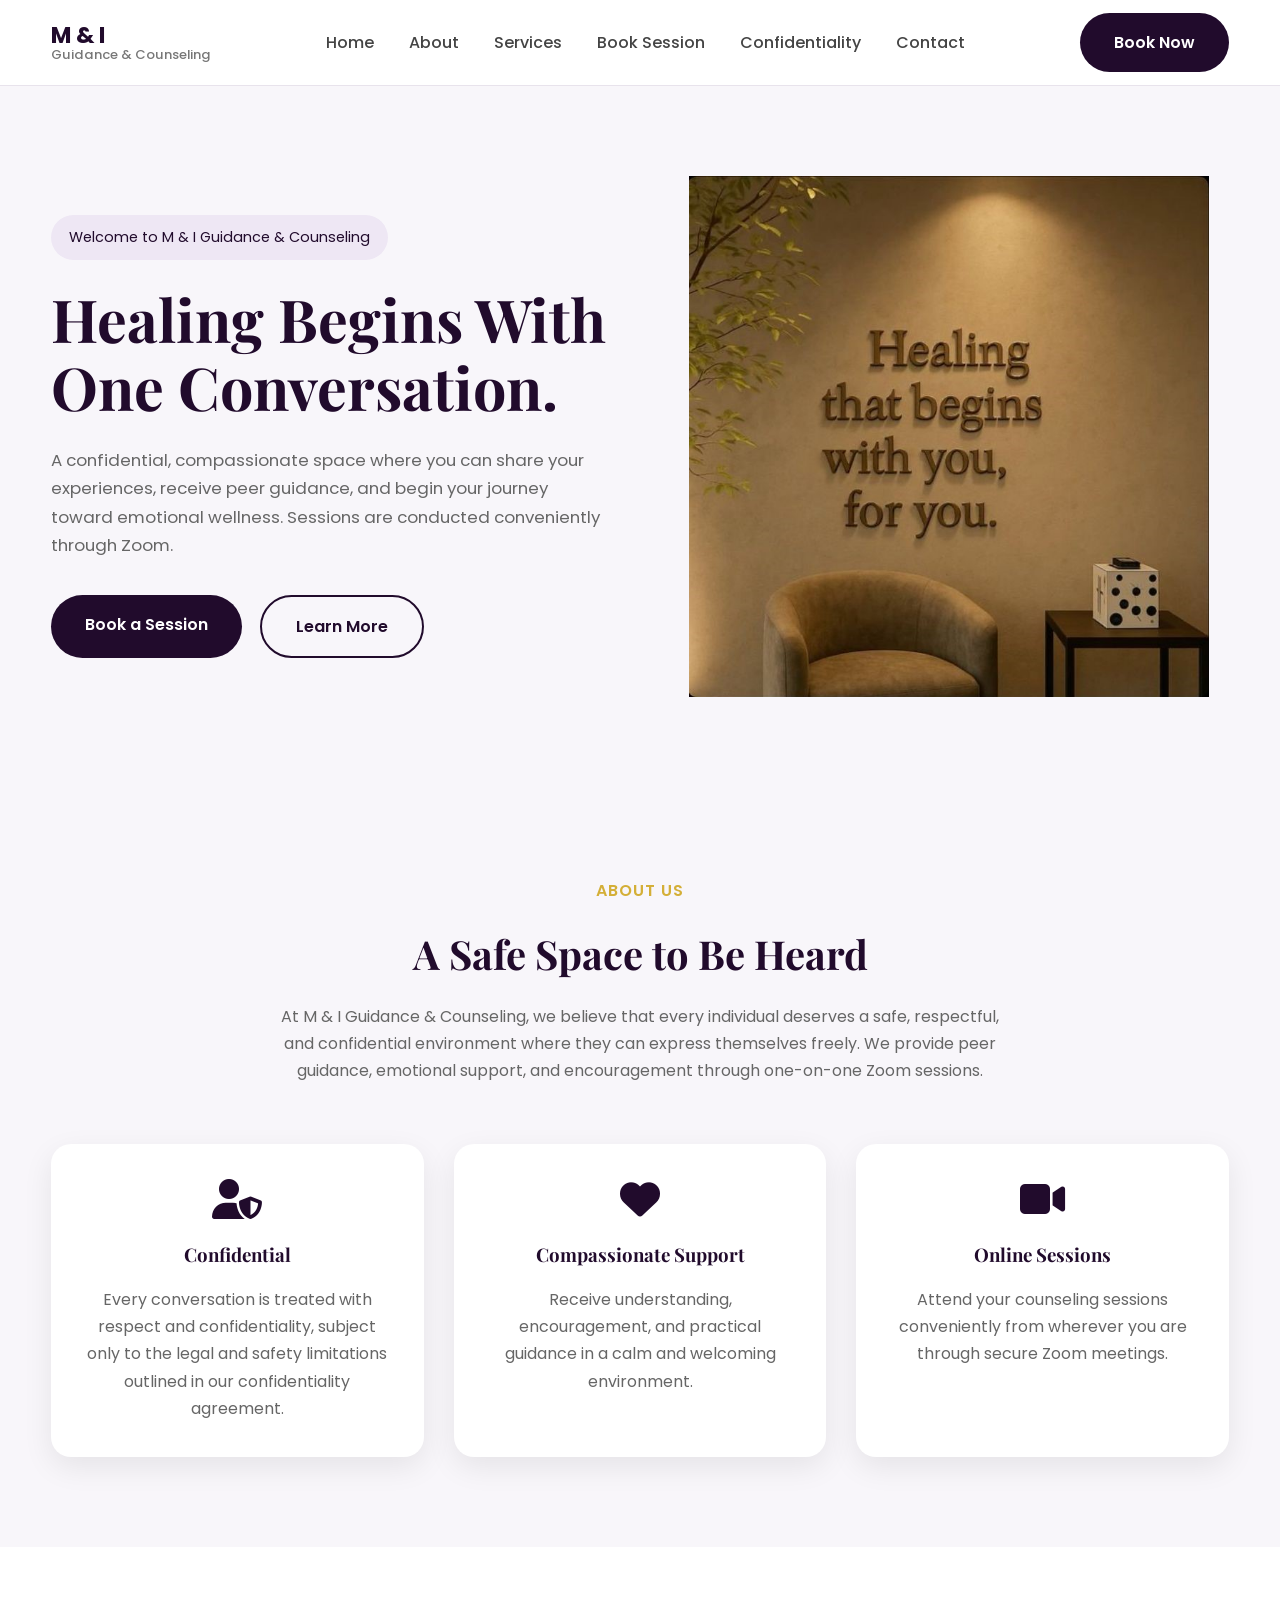
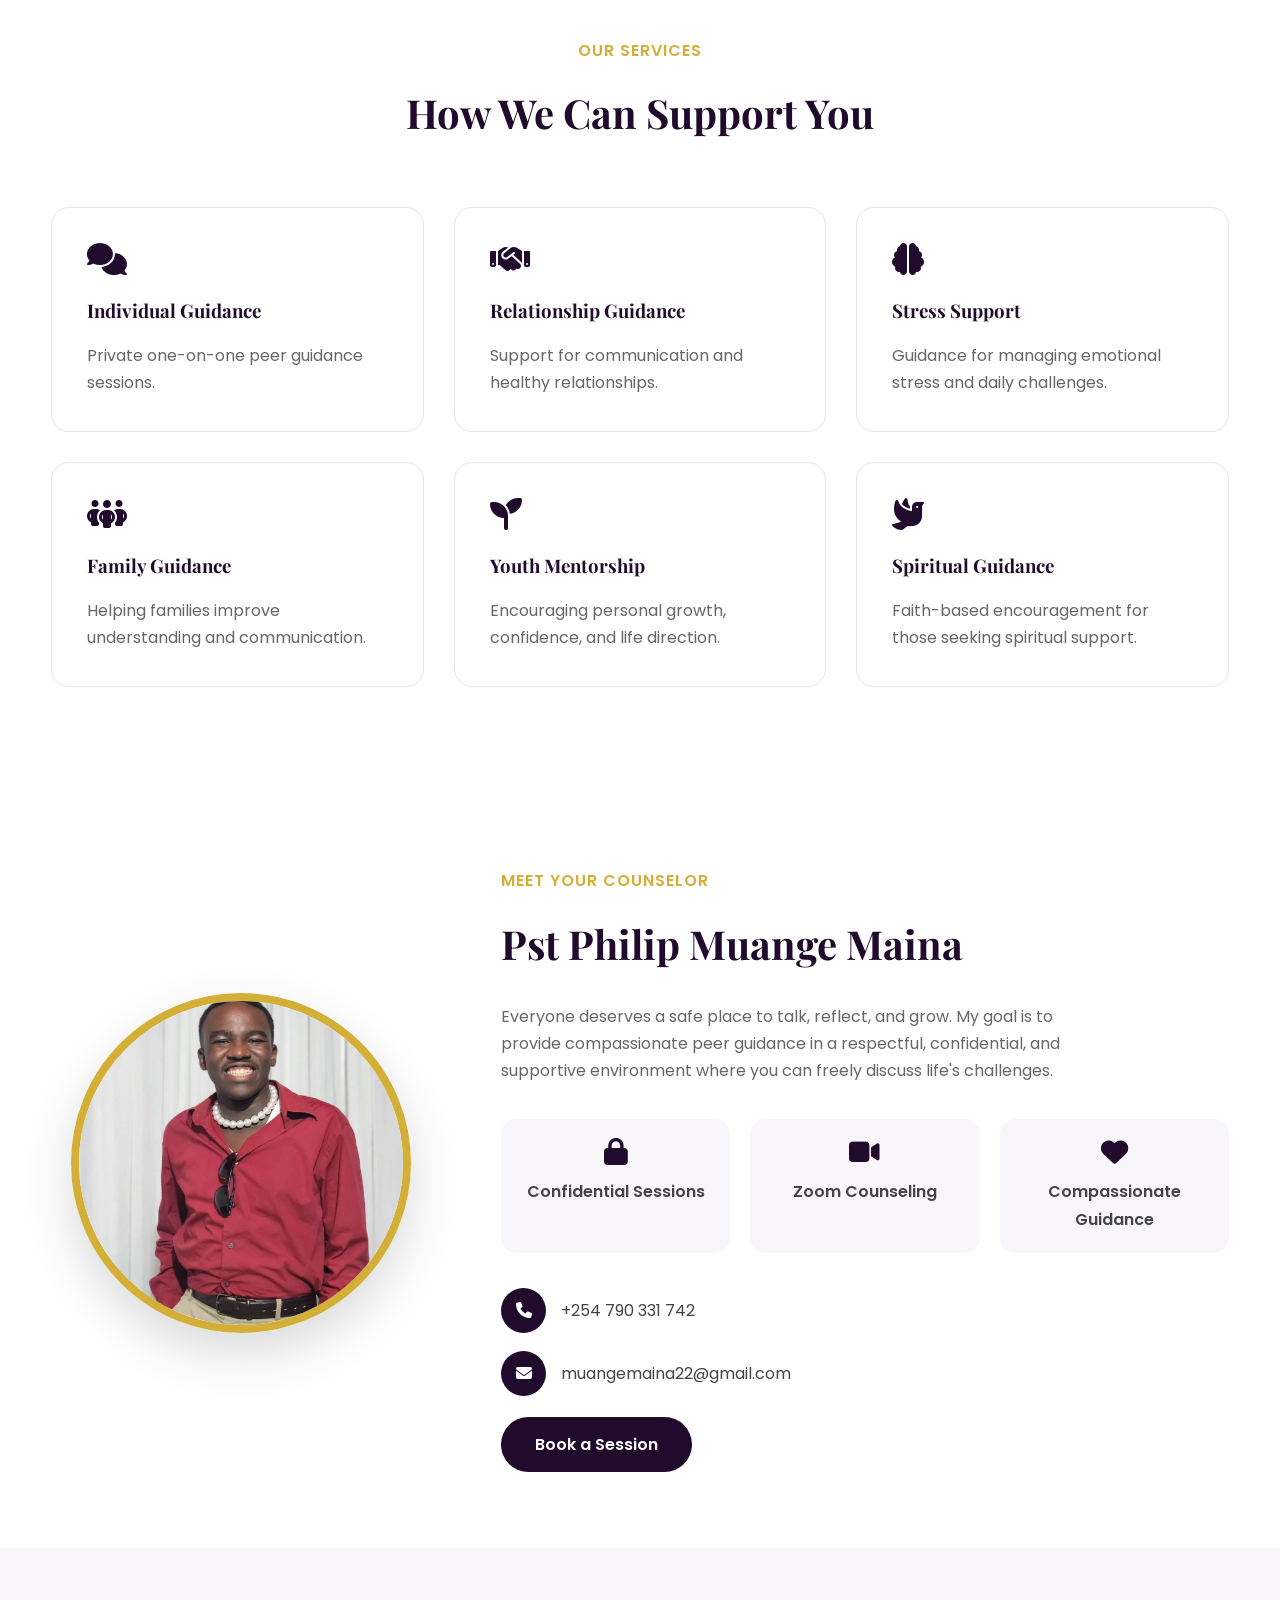
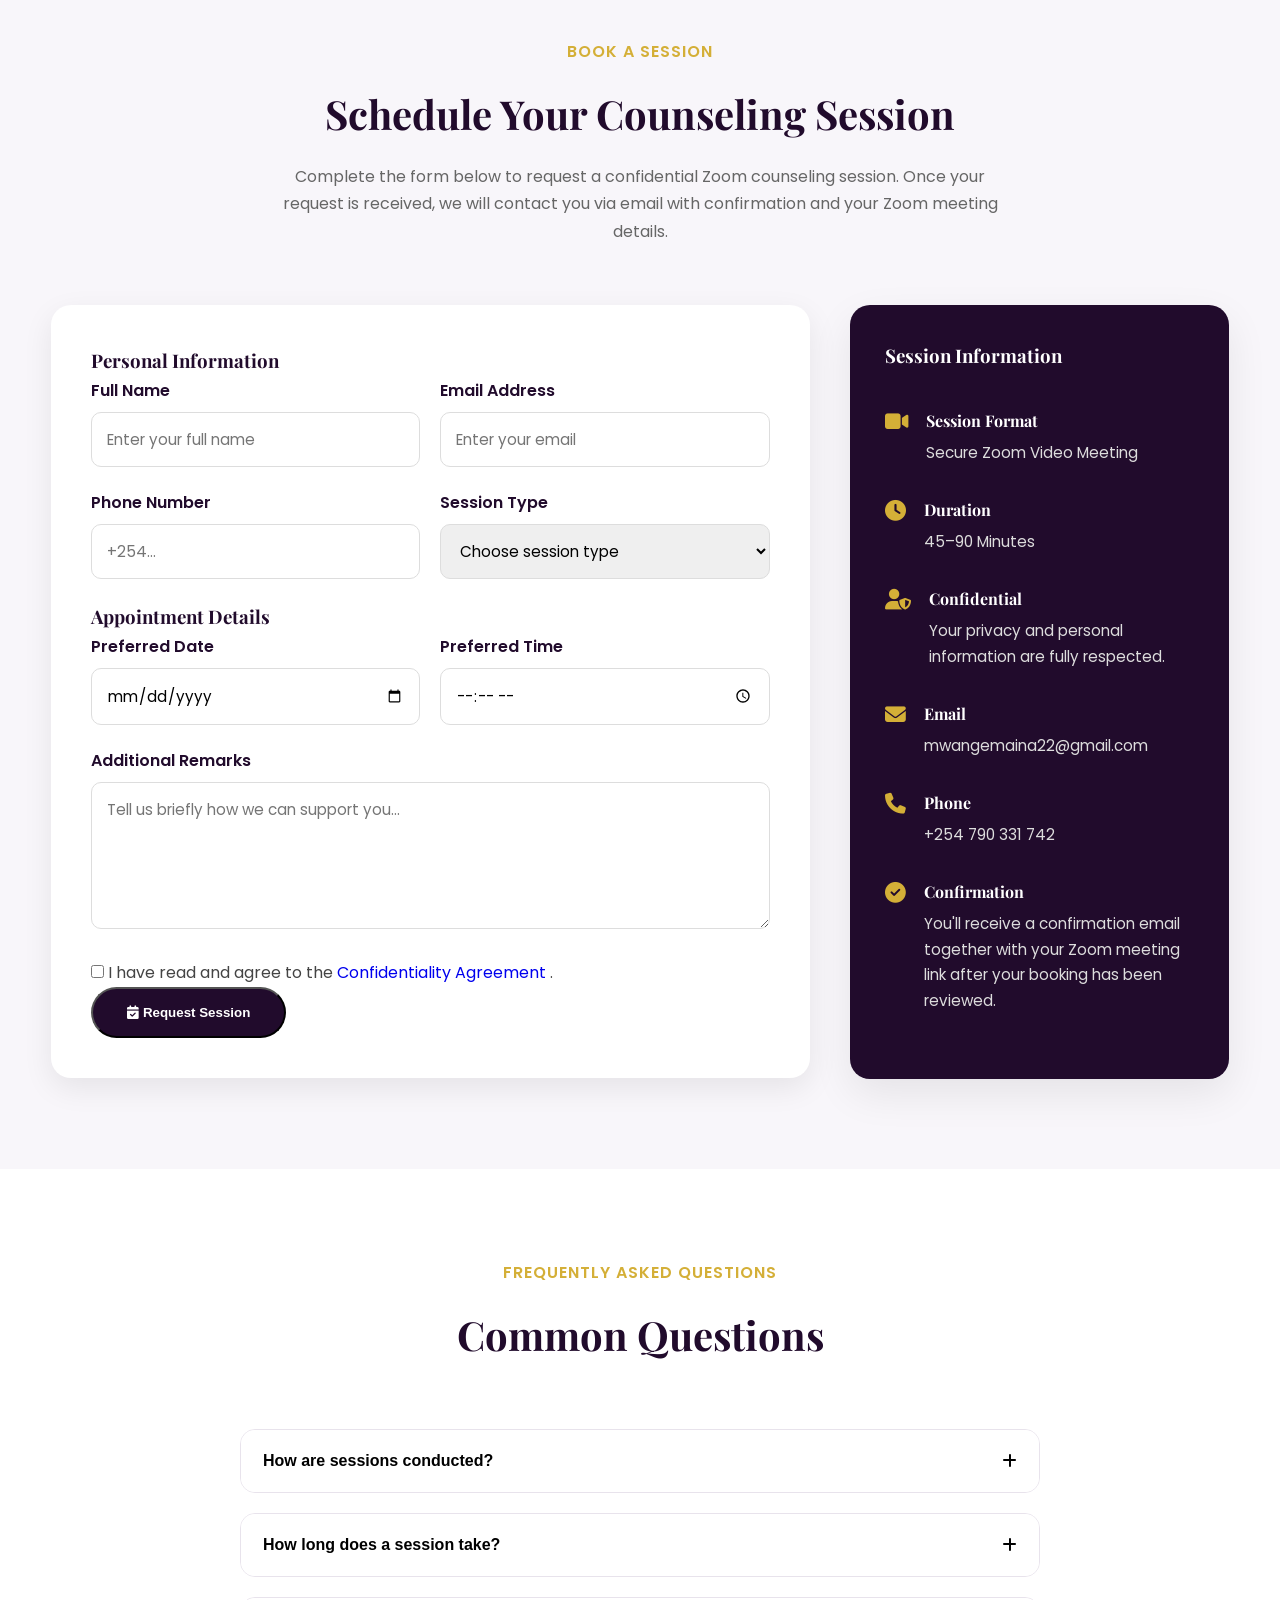
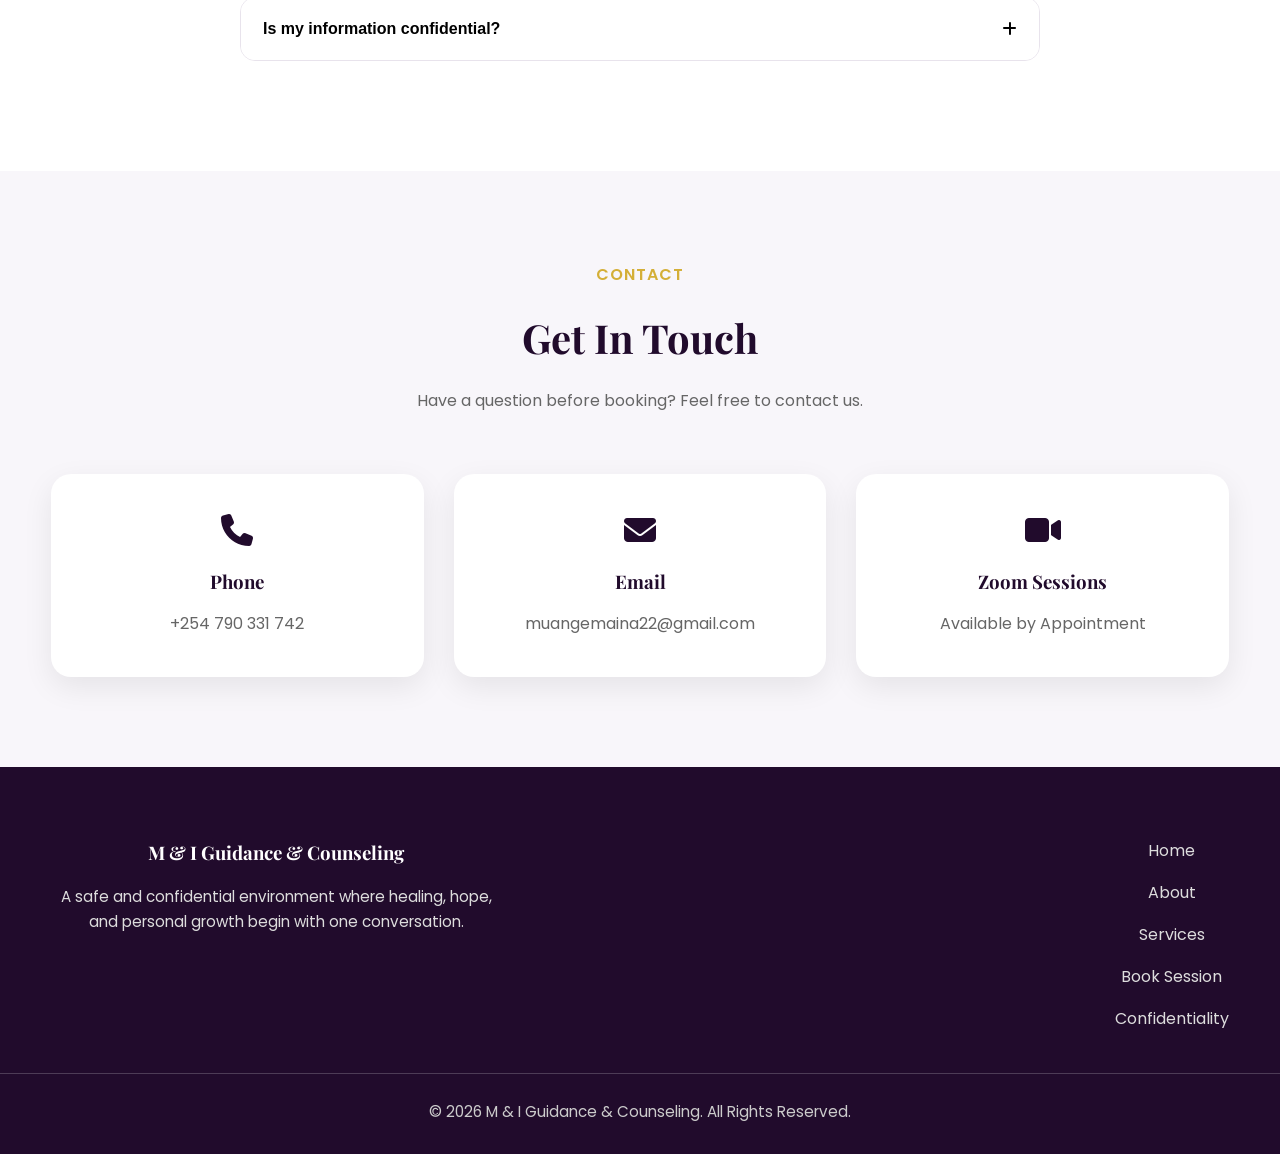
==== commit 95c13b79: "mobile responsiveness" ====
--- a/index.html
+++ b/index.html
@@ -48,11 +48,7 @@
 
         </nav>
 
-        <button class="book-btn">
-
-            Book Now
-
-        </button>
+        <a href="#booking" class="primary-btn">Book Now</a>
 
         <div class="menu-btn">
 
@@ -319,9 +315,11 @@
 
 </section>
 
-<!-- ================= BOOKING ================= -->
-
-<section id="booking" class="booking">
+<!-- ===========================
+     BOOKING SECTION
+=========================== -->
+
+<section class="booking section" id="booking">
 
     <div class="container">
 
@@ -333,51 +331,15 @@
 
             <p>
                 Complete the form below to request a confidential Zoom counseling
-                session. We'll review your request and contact you with confirmation
-                and Zoom meeting details.
+                session. Once your request is received, we will contact you via
+                email with confirmation and your Zoom meeting details.
             </p>
 
         </div>
 
         <div class="booking-wrapper">
 
-            <div class="booking-info">
-
-                <h3>Session Information</h3>
-
-                <div class="booking-item">
-                    <i class="fa-solid fa-video"></i>
-                    <div>
-                        <h4>Session Format</h4>
-                        <p>Online via Zoom</p>
-                    </div>
-                </div>
-
-                <div class="booking-item">
-                    <i class="fa-solid fa-clock"></i>
-                    <div>
-                        <h4>Duration</h4>
-                        <p>Approximately 45–90 Minutes</p>
-                    </div>
-                </div>
-
-                <div class="booking-item">
-                    <i class="fa-solid fa-lock"></i>
-                    <div>
-                        <h4>Confidential</h4>
-                        <p>Your information is handled with care and confidentiality.</p>
-                    </div>
-                </div>
-
-                <div class="booking-item">
-                    <i class="fa-solid fa-envelope"></i>
-                    <div>
-                        <h4>Email</h4>
-                        <p>muangemaina22@gmail.com</p>
-                    </div>
-                </div>
-
-            </div>
+            <!-- Booking Form -->
 
             <div class="booking-form">
 
@@ -385,11 +347,22 @@
                     name="therapy-booking"
                     method="POST"
                     data-netlify="true"
-                    action="thank-you.html"
-                >
-
-                    <!-- Required for Netlify -->
-                    <input type="hidden" name="form-name" value="therapy-booking">
+                    netlify-honeypot="bot-field"
+                    action="thank-you.html">
+
+                    <input
+                        type="hidden"
+                        name="form-name"
+                        value="therapy-booking">
+
+                    <p hidden>
+                        <label>
+                            Don't fill this out:
+                            <input name="bot-field">
+                        </label>
+                    </p>
+
+                    <h3>Personal Information</h3>
 
                     <div class="form-row">
 
@@ -400,8 +373,8 @@
                             <input
                                 type="text"
                                 name="name"
-                                required
-                            >
+                                placeholder="Enter your full name"
+                                required>
 
                         </div>
 
@@ -412,8 +385,8 @@
                             <input
                                 type="email"
                                 name="email"
-                                required
-                            >
+                                placeholder="Enter your email"
+                                required>
 
                         </div>
 
@@ -428,10 +401,38 @@
                             <input
                                 type="tel"
                                 name="phone"
-                                required
-                            >
+                                placeholder="+254..."
+                                required>
 
                         </div>
+
+                        <div class="form-group">
+
+                            <label>Session Type</label>
+
+                            <select name="session" required>
+
+                                <option value="">Choose session type</option>
+
+                                <option>Individual Counseling</option>
+
+                                <option>Marriage Counseling</option>
+
+                                <option>Family Counseling</option>
+
+                                <option>Youth Counseling</option>
+
+                                <option>Spiritual Guidance</option>
+
+                            </select>
+
+                        </div>
+
+                    </div>
+
+                    <h3>Appointment Details</h3>
+
+                    <div class="form-row">
 
                         <div class="form-group">
 
@@ -440,92 +441,157 @@
                             <input
                                 type="date"
                                 name="date"
-                                required
-                            >
+                                required>
 
                         </div>
 
+                        <div class="form-group">
+
+                            <label>Preferred Time</label>
+
+                            <input
+                                type="time"
+                                name="time"
+                                required>
+
+                        </div>
+
                     </div>
 
                     <div class="form-group">
 
-                        <label>Preferred Time</label>
-
-                        <input
-                            type="time"
-                            name="time"
-                            required
-                        >
-
-                    </div>
-
-                    <div class="form-group">
-
-                        <label>Reason for Session</label>
-
-                        <select
-                            name="reason"
-                            required
-                        >
-
-                            <option value="">Select One</option>
-
-                            <option>Personal Guidance</option>
-
-                            <option>Stress Support</option>
-
-                            <option>Relationship Guidance</option>
-
-                            <option>Family Guidance</option>
-
-                            <option>Youth Mentorship</option>
-
-                            <option>Spiritual Guidance</option>
-
-                            <option>Other</option>
-
-                        </select>
-
-                    </div>
-
-                    <div class="form-group">
-
-                        <label>Remarks</label>
+                        <label>Additional Remarks</label>
 
                         <textarea
+                            name="remarks"
                             rows="5"
-                            name="remarks"
-                            placeholder="Share anything you'd like us to know before your session..."
-                        ></textarea>
-
-                    </div>
-
-                    <div class="checkbox-group">
-
-                        <input
-                            type="checkbox"
-                            id="agree"
-                            required
-                        >
-
-                        <label for="agree">
+                            placeholder="Tell us briefly how we can support you..."></textarea>
+
+                    </div>
+
+                    <div class="form-check">
+
+                        <label>
+
+                            <input
+                                type="checkbox"
+                                required>
 
                             I have read and agree to the
-                            <a href="confidentiality.html">
+                            <a href="confidentiality.html" target="_blank">
                                 Confidentiality Agreement
-                            </a>
+                            </a>.
 
                         </label>
 
                     </div>
 
-                    <button type="submit" class="submit-btn">
-
-                        Request a Session
+                    <button
+                        type="submit"
+                        class="primary-btn">
+
+                        <i class="fa-solid fa-calendar-check"></i>
+
+                        Request Session
 
                     </button>
 
                 </form>
+
+            </div>
+
+            <!-- Session Information -->
+
+            <div class="booking-info">
+
+                <h3>Session Information</h3>
+
+                <div class="booking-item">
+
+                    <i class="fa-solid fa-video"></i>
+
+                    <div>
+
+                        <h4>Session Format</h4>
+
+                        <p>Secure Zoom Video Meeting</p>
+
+                    </div>
+
+                </div>
+
+                <div class="booking-item">
+
+                    <i class="fa-solid fa-clock"></i>
+
+                    <div>
+
+                        <h4>Duration</h4>
+
+                        <p>45–90 Minutes</p>
+
+                    </div>
+
+                </div>
+
+                <div class="booking-item">
+
+                    <i class="fa-solid fa-user-shield"></i>
+
+                    <div>
+
+                        <h4>Confidential</h4>
+
+                        <p>Your privacy and personal information are fully respected.</p>
+
+                    </div>
+
+                </div>
+
+                <div class="booking-item">
+
+                    <i class="fa-solid fa-envelope"></i>
+
+                    <div>
+
+                        <h4>Email</h4>
+
+                        <p>mwangemaina22@gmail.com</p>
+
+                    </div>
+
+                </div>
+
+                <div class="booking-item">
+
+                    <i class="fa-solid fa-phone"></i>
+
+                    <div>
+
+                        <h4>Phone</h4>
+
+                        <p>+254 790 331 742</p>
+
+                    </div>
+
+                </div>
+
+                <div class="booking-item">
+
+                    <i class="fa-solid fa-circle-check"></i>
+
+                    <div>
+
+                        <h4>Confirmation</h4>
+
+                        <p>
+                            You'll receive a confirmation email together with your
+                            Zoom meeting link after your booking has been reviewed.
+                        </p>
+
+                    </div>
+
+                </div>
 
             </div>
 
--- a/css/styles.css
+++ b/css/styles.css
@@ -567,26 +567,21 @@
 }
 
 .booking-wrapper{
-
     display:grid;
-
-    grid-template-columns:350px 1fr;
-
-    gap:50px;
-
-}
-
+    grid-template-columns:2fr 1fr;
+    gap:40px;
+    align-items:start;
+}
+
+.booking-form,
 .booking-info{
-
     background:#210B2C;
-
-    color:#fff;
-
-    padding:40px;
-
+    padding:35px;
     border-radius:20px;
-
-}
+    box-shadow:0 15px 40px rgba(0,0,0,.08);
+}
+
+
 
 .booking-info h3{
 
--- a/css/responsive.css
+++ b/css/responsive.css
@@ -3,17 +3,34 @@
 =================================== */
 
 /* ===========================
-   Large Tablets
-=========================== */
-
-@media (max-width: 1024px) {
+   Large Screens
+=========================== */
+
+@media (max-width:1200px){
+
+    .container{
+        width:92%;
+    }
+
+    .hero-grid{
+        gap:50px;
+    }
+
+}
+
+
+/* ===========================
+   Laptops
+=========================== */
+
+@media (max-width:1024px){
 
     h1{
         font-size:3rem;
     }
 
     h2{
-        font-size:2.2rem;
+        font-size:2.3rem;
     }
 
     .hero-grid{
@@ -24,13 +41,19 @@
         gap:20px;
     }
 
-}
+    .services-grid,
+    .testimonial-grid{
+        grid-template-columns:repeat(2,1fr);
+    }
+
+}
+
 
 /* ===========================
    Tablets
 =========================== */
 
-@media (max-width: 900px){
+@media (max-width:900px){
 
     .menu-btn{
         display:block;
@@ -44,34 +67,36 @@
 
         position:absolute;
 
-        top:85px;
+        top:80px;
         left:0;
+
         width:100%;
 
         background:#fff;
 
+        display:none;
+
+        flex-direction:column;
+
+        padding:25px;
+
+        border-top:1px solid #eee;
+
+        box-shadow:0 10px 30px rgba(0,0,0,.08);
+
+        z-index:999;
+
+    }
+
+    nav.active{
+
         display:flex;
-        flex-direction:column;
-
-        padding:25px;
-
-        border-top:1px solid #eee;
-
-        box-shadow:0 10px 30px rgba(0,0,0,.08);
-
-        display:none;
-
-    }
-
-    nav.active{
-
-        display:flex;
 
     }
 
     nav a{
 
-        padding:12px 0;
+        padding:14px 0;
 
     }
 
@@ -83,27 +108,57 @@
 
     }
 
+    .hero-content{
+
+        order:2;
+
+    }
+
+    .hero-image{
+
+        order:1;
+
+        margin:auto;
+
+        max-width:450px;
+
+    }
+
     .hero-buttons{
 
         justify-content:center;
 
-    }
-
-    .hero-image{
-
-        order:-1;
-
-        margin-bottom:20px;
-
-    }
-
-}
+        flex-wrap:wrap;
+
+    }
+
+    .about-grid,
+    .therapist-grid,
+    .booking-grid,
+    .contact-grid,
+    .footer-content{
+
+        grid-template-columns:1fr;
+
+        flex-direction:column;
+
+    }
+
+    .services-grid,
+    .testimonial-grid{
+
+        grid-template-columns:1fr 1fr;
+
+    }
+
+}
+
 
 /* ===========================
    Mobile
 =========================== */
 
-@media (max-width:600px){
+@media (max-width:768px){
 
     section{
 
@@ -113,13 +168,13 @@
 
     h1{
 
-        font-size:2.3rem;
+        font-size:2.4rem;
 
     }
 
     h2{
 
-        font-size:1.9rem;
+        font-size:2rem;
 
     }
 
@@ -129,11 +184,19 @@
 
     }
 
+    .section-title{
+
+        margin-bottom:45px;
+
+    }
+
     .hero-buttons{
 
         flex-direction:column;
 
         align-items:center;
+
+        gap:15px;
 
     }
 
@@ -141,7 +204,9 @@
     .secondary-btn{
 
         width:100%;
-        max-width:280px;
+
+        max-width:320px;
+
         text-align:center;
 
     }
@@ -158,29 +223,218 @@
 
     }
 
-}
-
-/* FAQ & Contact */
-
-@media(max-width:900px){
-
-    .contact-grid{
+    .services-grid,
+    .testimonial-grid{
 
         grid-template-columns:1fr;
 
     }
 
+    .therapist-image{
+
+        max-width:350px;
+
+        margin:auto;
+
+    }
+
+}
+
+
+/* ===========================
+   Booking Form
+=========================== */
+
+@media (max-width:768px){
+
+    .booking-form{
+
+        padding:25px;
+
+    }
+
+    .form-row{
+
+        display:flex;
+
+        flex-direction:column;
+
+        gap:0;
+
+    }
+
+    .form-group{
+
+        width:100%;
+
+        margin-bottom:18px;
+
+    }
+
+    .form-group input,
+    .form-group select,
+    .form-group textarea{
+
+        width:100%;
+
+    }
+
+    .booking-note{
+
+        font-size:.9rem;
+
+        text-align:left;
+
+    }
+
+    .booking-form button{
+
+        width:100%;
+
+    }
+
+}
+
+
+/* ===========================
+   Feedback Page
+=========================== */
+
+@media (max-width:768px){
+
+    .feedback-card{
+
+        padding:30px 20px;
+
+    }
+
+    .radio-group{
+
+        flex-direction:column;
+
+        gap:12px;
+
+    }
+
+    .rating{
+
+        justify-content:center;
+
+    }
+
+    .feedback-note{
+
+        flex-direction:column;
+
+        text-align:center;
+
+    }
+
+}
+
+
+/* ===========================
+   Success Pages
+=========================== */
+
+@media (max-width:768px){
+
+    .success-card{
+
+        padding:35px 25px;
+
+    }
+
+    .success-buttons{
+
+        flex-direction:column;
+
+    }
+
+    .success-buttons a{
+
+        width:100%;
+
+    }
+
+}
+
+
+/* ===========================
+   Footer
+=========================== */
+
+@media (max-width:768px){
+
     .footer-content{
 
-        flex-direction:column;
-
         text-align:center;
 
-    }
-
-    .footer-content p{
-
-        margin:auto;
+        gap:20px;
+
+    }
+
+    .footer-links{
+
+        justify-content:center;
+
+        flex-wrap:wrap;
+
+    }
+
+}
+
+
+/* ===========================
+   Small Phones
+=========================== */
+
+@media (max-width:480px){
+
+    h1{
+
+        font-size:2rem;
+
+    }
+
+    h2{
+
+        font-size:1.7rem;
+
+    }
+
+    section{
+
+        padding:60px 0;
+
+    }
+
+    .container{
+
+        width:94%;
+
+    }
+
+    .hero-image img{
+
+        width:100%;
+
+    }
+
+    .booking-form,
+    .feedback-card,
+    .success-card{
+
+        padding:20px;
+
+        border-radius:16px;
+
+    }
+
+    .primary-btn,
+    .secondary-btn{
+
+        max-width:100%;
 
     }
 
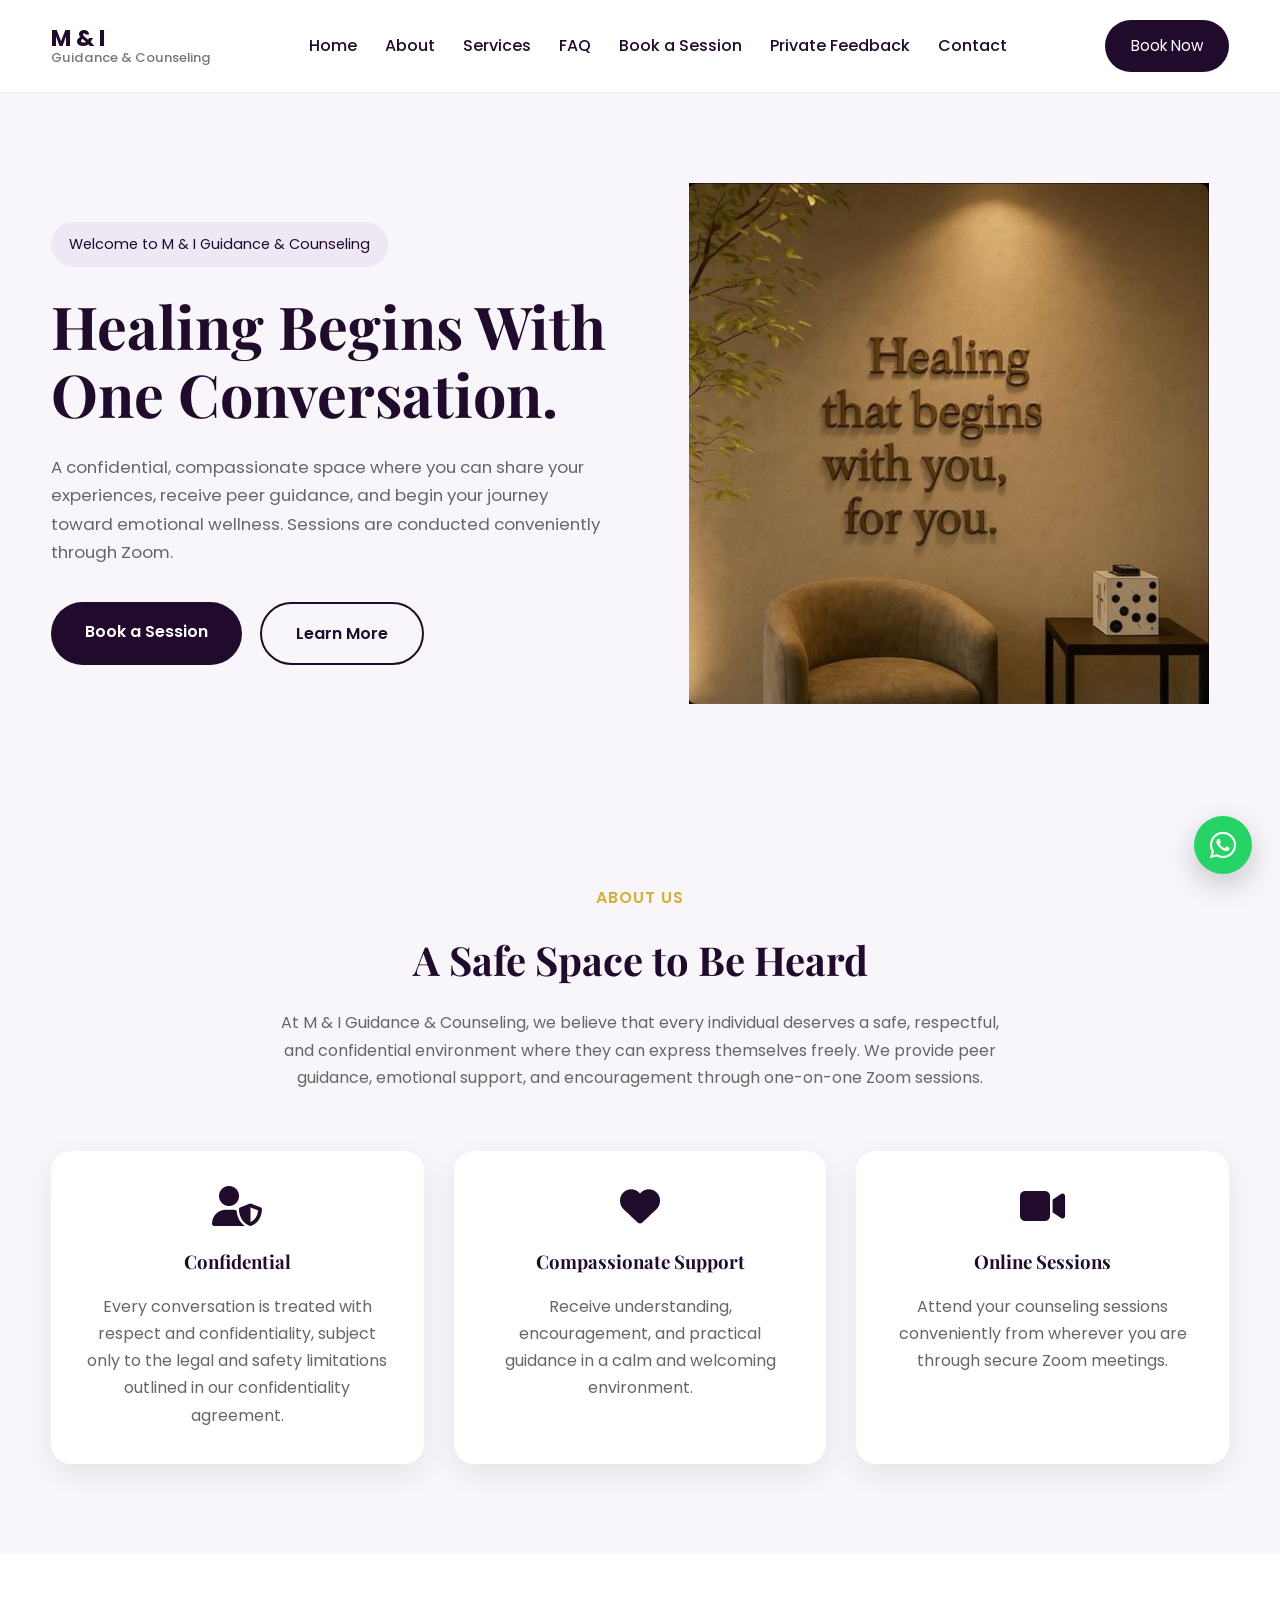
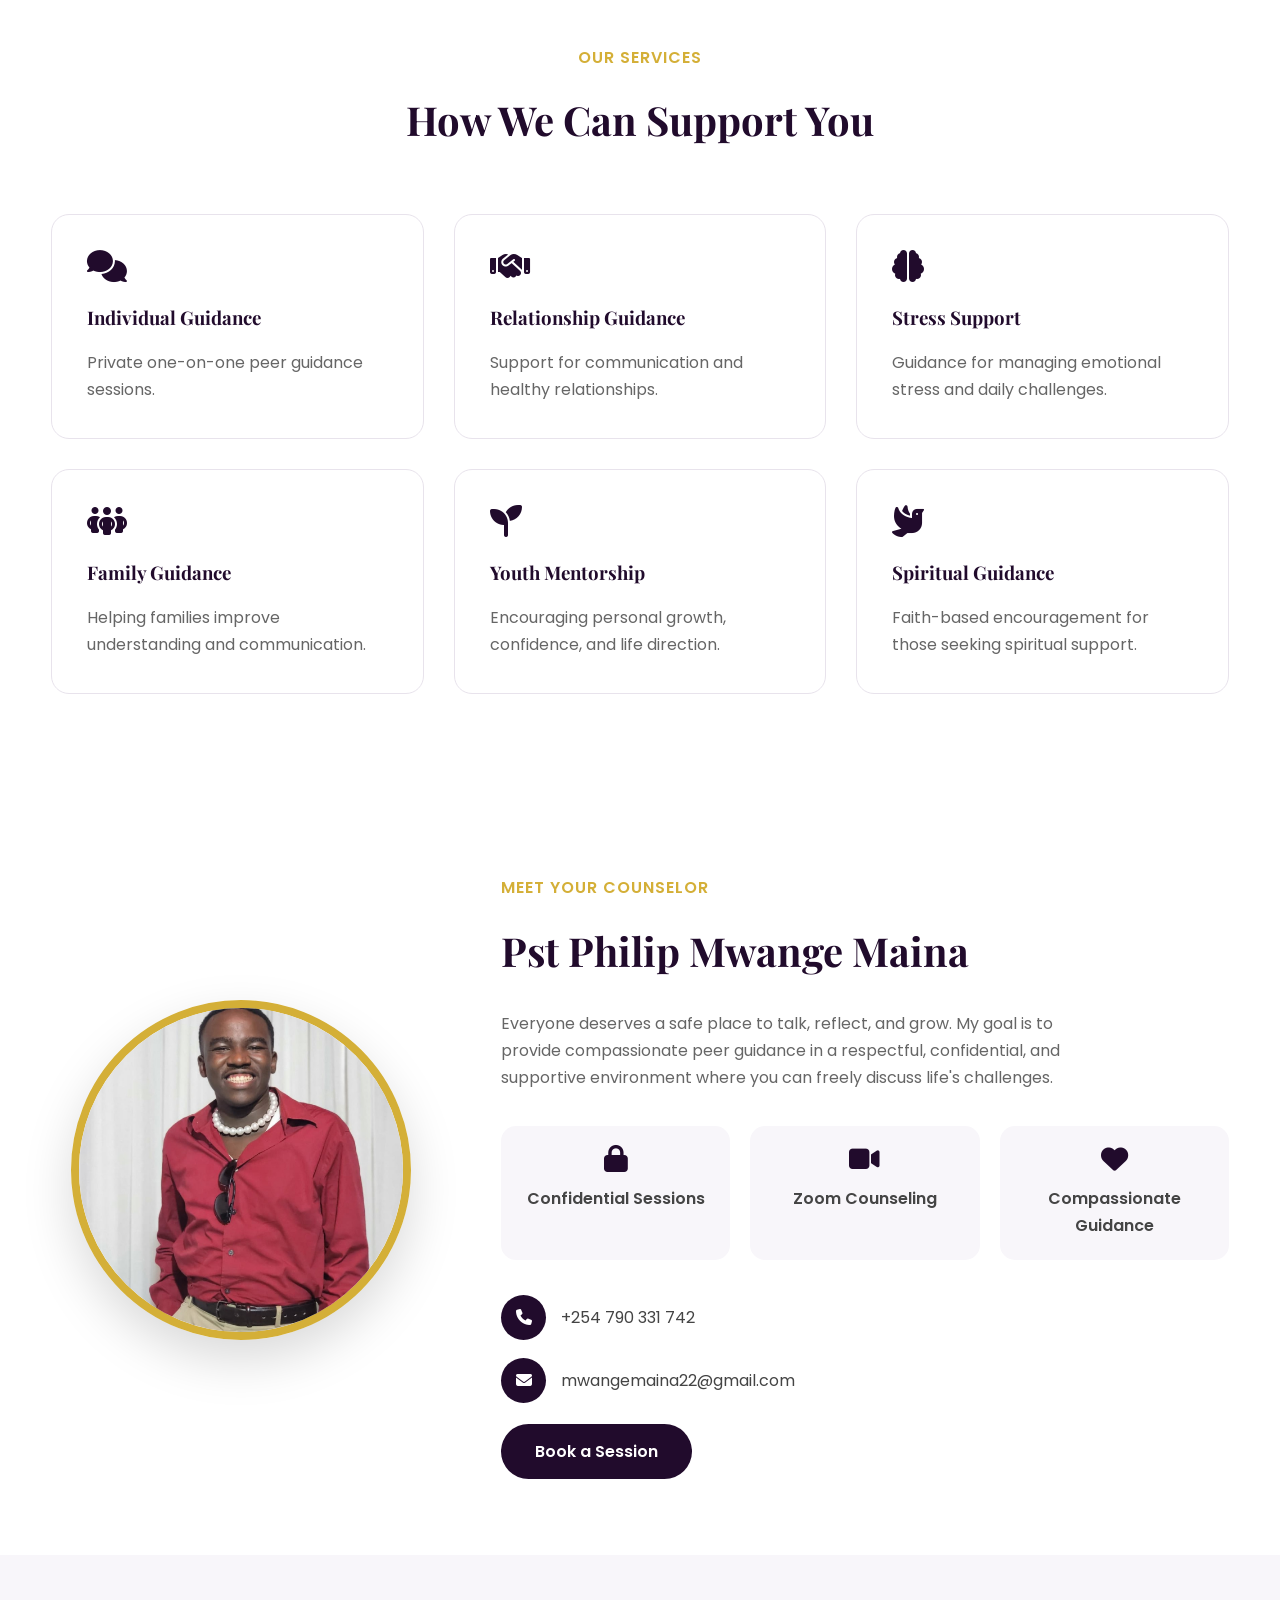
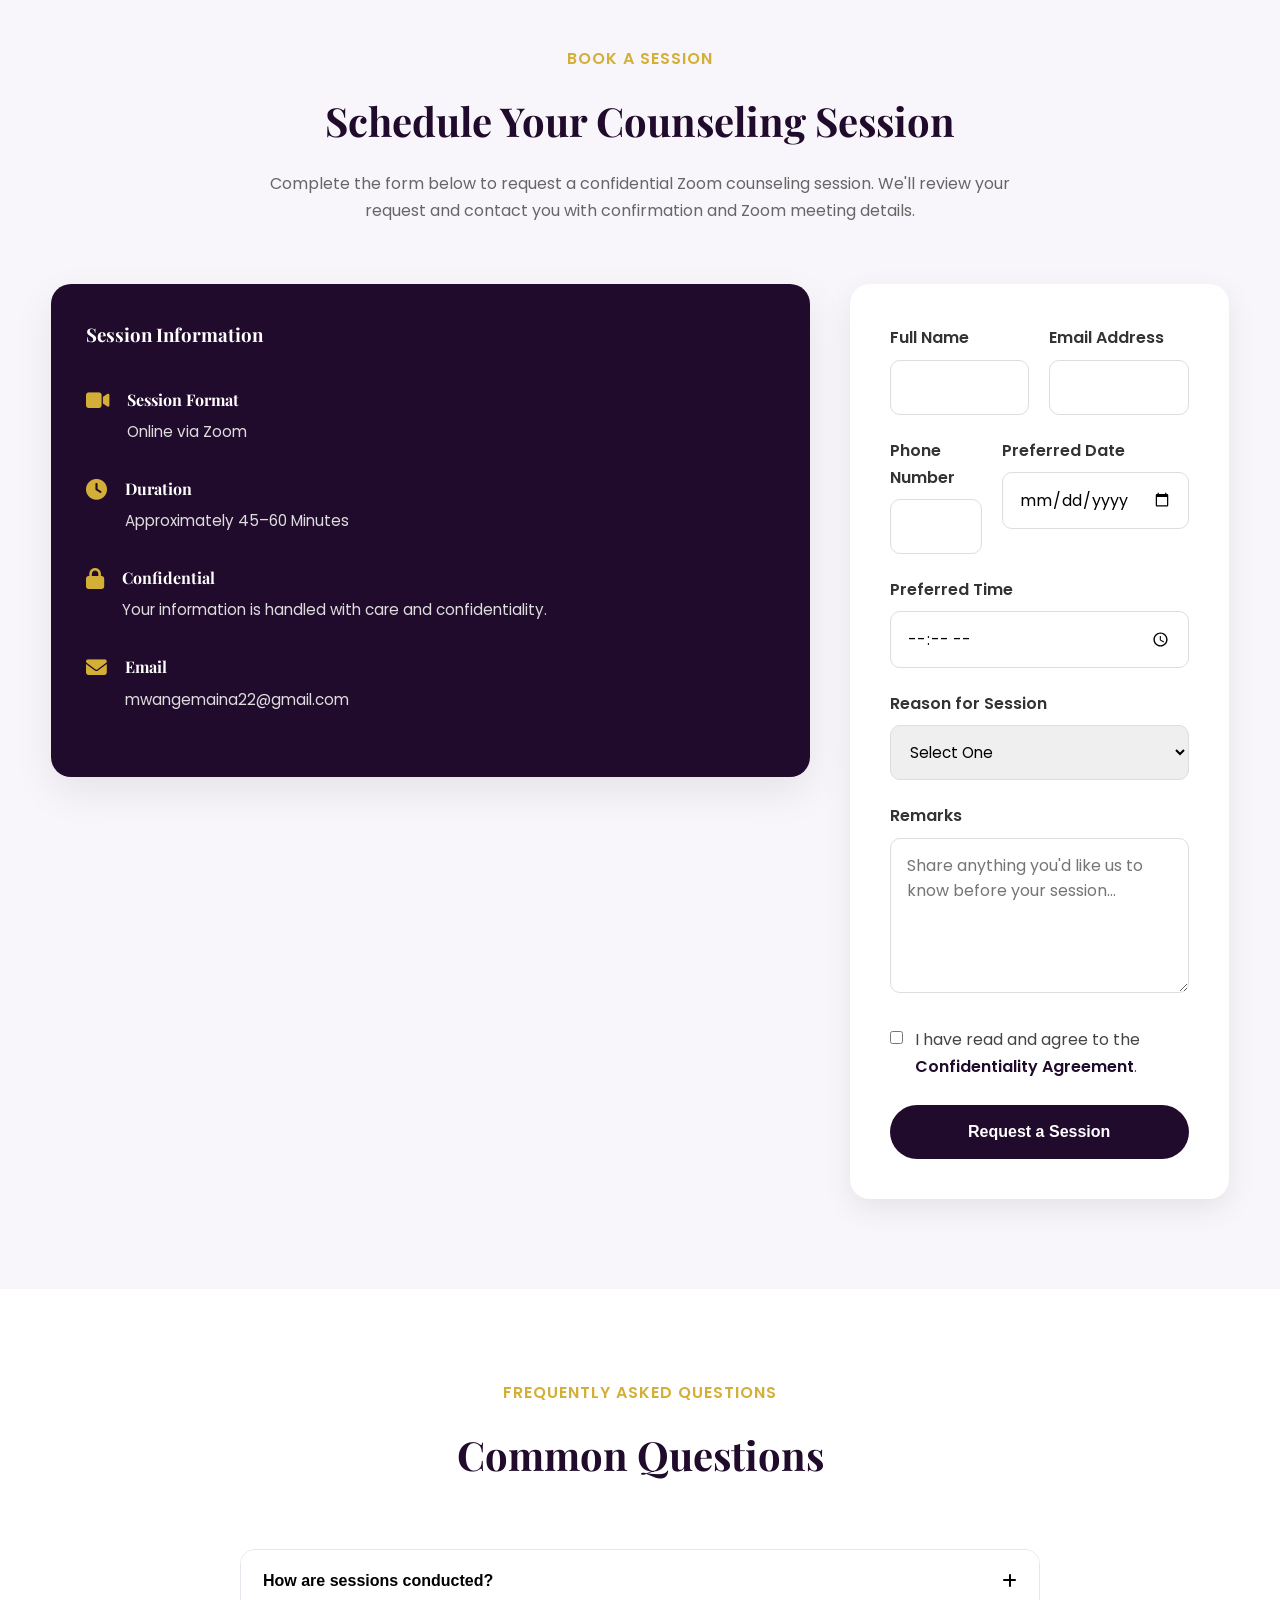
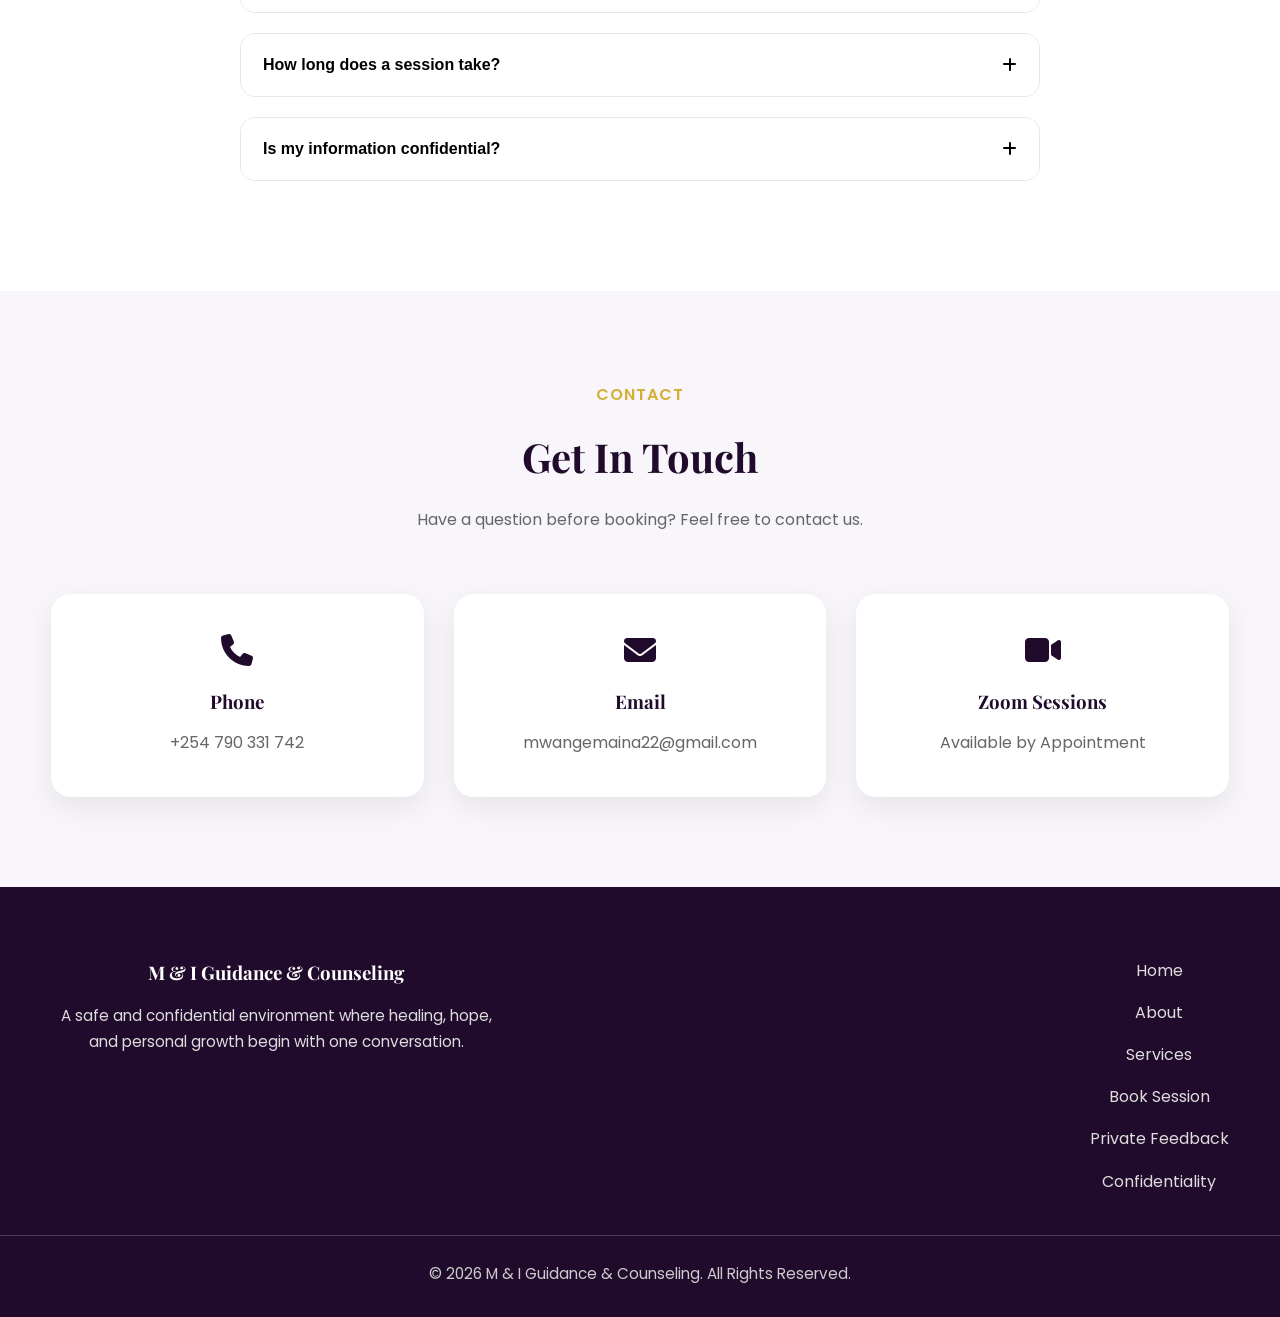
==== commit d8e9d438: "BEtter mobile response and added a whatsapp redirect" ====
--- a/index.html
+++ b/index.html
@@ -1,785 +1,76 @@
 <!DOCTYPE html>
 <html lang="en">
 <head>
-    <meta charset="UTF-8">
-    <meta name="viewport" content="width=device-width, initial-scale=1.0">
-
-    <title>M & I Guidance & Counseling</title>
-
-    <link rel="stylesheet" href="css/styles.css">
-    <link rel="stylesheet" href="css/responsive.css">
-
-    <!-- Google Fonts -->
-    <link href="https://fonts.googleapis.com/css2?family=Poppins:wght@300;400;500;600;700&family=Playfair+Display:wght@600;700&display=swap" rel="stylesheet">
-
-    <!-- Font Awesome -->
-    <link rel="stylesheet"
-    href="https://cdnjs.cloudflare.com/ajax/libs/font-awesome/6.7.1/css/all.min.css">
+<meta charset="UTF-8">
+<meta name="viewport" content="width=device-width, initial-scale=1.0">
+<title>M & I Guidance & Counseling</title>
+<meta name="description" content="M & I Guidance & Counseling — confidential, compassionate online guidance and counseling sessions via Zoom.">
+<link rel="stylesheet" href="css/styles.css">
+<link rel="stylesheet" href="css/responsive.css">
+<link href="https://fonts.googleapis.com/css2?family=Poppins:wght@300;400;500;600;700&family=Playfair+Display:wght@600;700&display=swap" rel="stylesheet">
+<link rel="stylesheet" href="https://cdnjs.cloudflare.com/ajax/libs/font-awesome/6.7.1/css/all.min.css">
+<style>
+.site-header{position:relative;z-index:1000}.header-content{display:flex;align-items:center;justify-content:space-between;gap:24px}.site-header .logo{text-decoration:none;flex-shrink:0}.site-header #mainNav{display:flex;align-items:center;justify-content:center;gap:28px;flex:1}.site-header #mainNav a{text-decoration:none}.site-header .menu-btn{display:none;border:0;background:transparent;cursor:pointer;font-size:1.45rem;padding:8px;color:inherit}.whatsapp-float{position:fixed;right:28px;bottom:26px;width:58px;height:58px;border-radius:50%;display:flex;align-items:center;justify-content:center;background:#25D366;color:#fff;text-decoration:none;font-size:30px;z-index:2000;box-shadow:0 10px 30px rgba(0,0,0,.20);transition:.25s}.whatsapp-float:hover{transform:translateY(-4px) scale(1.04)}.whatsapp-tooltip{position:absolute;right:70px;white-space:nowrap;background:#21102b;color:#fff;padding:9px 13px;border-radius:8px;font-size:.78rem;font-weight:600;opacity:0;pointer-events:none;transform:translateX(8px);transition:.2s}.whatsapp-float:hover .whatsapp-tooltip{opacity:1;transform:translateX(0)}
+@media(max-width:900px){.site-header .header-content{min-height:76px}.site-header .menu-btn{display:inline-flex!important;align-items:center;justify-content:center;order:3}.site-header .book-btn{display:none!important}.site-header #mainNav{position:absolute;top:100%;left:0;right:0;width:100%;display:none!important;flex-direction:column;align-items:stretch;gap:0;padding:16px 22px 22px;background:#fff;border-top:1px solid rgba(0,0,0,.08);box-shadow:0 18px 35px rgba(0,0,0,.12)}.site-header #mainNav.active{display:flex!important}.site-header #mainNav a{display:block;width:100%;padding:13px 4px}.site-header .logo{margin-right:auto}.whatsapp-float{right:18px;bottom:18px;width:54px;height:54px;font-size:27px}.whatsapp-tooltip{display:none}}
+@media(max-width:600px){.site-header .header-content{padding-left:18px;padding-right:18px}.site-header .logo{font-size:1.15rem}.site-header .logo span{font-size:.68rem}#booking .booking-wrapper,#booking .booking-form,#booking form{width:100%}#booking input,#booking select,#booking textarea{max-width:100%;box-sizing:border-box}}
+</style>
 </head>
-
 <body>
-
-<!-- ================= NAVBAR ================= -->
-
-<header>
-
-    <div class="container nav-container">
-
-        <div class="logo">
-
-            M & I
-            <span>Guidance & Counseling</span>
-
-        </div>
-
-        <nav id="nav-menu">
-
-            <a href="#">Home</a>
-
-            <a href="#about">About</a>
-
-            <a href="#services">Services</a>
-
-            <a href="#booking">Book Session</a>
-
-            <a href="confidentiality.html">Confidentiality</a>
-
-            <a href="#contact">Contact</a>
-
-        </nav>
-
-        <a href="#booking" class="primary-btn">Book Now</a>
-
-        <div class="menu-btn">
-
-            <i class="fas fa-bars"></i>
-
-        </div>
-
-    </div>
-
+<header class="site-header">
+<div class="container header-content">
+<a href="index.html" class="logo" aria-label="M & I Guidance & Counseling home">M & I<span>Guidance & Counseling</span></a>
+<nav id="mainNav" aria-label="Main navigation">
+<a href="#home">Home</a><a href="#about">About</a><a href="#services">Services</a><a href="#faq">FAQ</a><a href="#booking">Book a Session</a><a href="feedback.html">Private Feedback</a><a href="#contact">Contact</a>
+</nav>
+<a href="#booking" class="book-btn">Book Now</a>
+<button class="menu-btn" id="menuBtn" type="button" aria-label="Open navigation menu" aria-expanded="false" aria-controls="mainNav"><i class="fa-solid fa-bars"></i></button>
+</div>
 </header>
-
-<!-- ================= HERO ================= -->
-
-<section class="hero">
-
-<div class="container hero-grid">
-
-<div class="hero-content">
-
-<span class="welcome">
-
-Welcome to M & I Guidance & Counseling
-
-</span>
-
-<h1>
-
-Healing Begins With One Conversation.
-
-</h1>
-
-<p>
-
-A confidential, compassionate space where you can
-share your experiences, receive peer guidance,
-and begin your journey toward emotional wellness.
-
-Sessions are conducted conveniently through Zoom.
-
-</p>
-
-<div class="hero-buttons">
-
-<a href="#booking" class="primary-btn">
-
-Book a Session
-
-</a>
-
-<a href="#about" class="secondary-btn">
-
-Learn More
-
-</a>
-
-</div>
-
-</div>
-
-<div class="hero-image">
-
-<img src="images/Healing Begins With You.jpeg" alt="Therapy Illustration">
-
-</div>
-
-</div>
-
-</section>
-
-<!-- ================= ABOUT ================= -->
-
-<section id="about" class="about">
-
-    <div class="container">
-
-        <div class="section-title">
-            <span>About Us</span>
-            <h2>A Safe Space to Be Heard</h2>
-            <p>
-                At M & I Guidance & Counseling, we believe that every individual deserves
-                a safe, respectful, and confidential environment where they can express
-                themselves freely. We provide peer guidance, emotional support, and
-                encouragement through one-on-one Zoom sessions.
-            </p>
-        </div>
-
-        <div class="about-grid">
-
-            <div class="about-card">
-
-                <i class="fa-solid fa-user-shield"></i>
-
-                <h3>Confidential</h3>
-
-                <p>
-                    Every conversation is treated with respect and confidentiality,
-                    subject only to the legal and safety limitations outlined in our
-                    confidentiality agreement.
-                </p>
-
-            </div>
-
-            <div class="about-card">
-
-                <i class="fa-solid fa-heart"></i>
-
-                <h3>Compassionate Support</h3>
-
-                <p>
-                    Receive understanding, encouragement, and practical guidance
-                    in a calm and welcoming environment.
-                </p>
-
-            </div>
-
-            <div class="about-card">
-
-                <i class="fa-solid fa-video"></i>
-
-                <h3>Online Sessions</h3>
-
-                <p>
-                    Attend your counseling sessions conveniently from wherever you
-                    are through secure Zoom meetings.
-                </p>
-
-            </div>
-
-        </div>
-
-    </div>
-
-</section>
-
-<!-- ================= SERVICES ================= -->
-
-<section id="services" class="services">
-
-    <div class="container">
-
-        <div class="section-title">
-
-            <span>Our Services</span>
-
-            <h2>How We Can Support You</h2>
-
-        </div>
-
-        <div class="services-grid">
-
-            <div class="service-card">
-                <i class="fa-solid fa-comments"></i>
-                <h3>Individual Guidance</h3>
-                <p>Private one-on-one peer guidance sessions.</p>
-            </div>
-
-            <div class="service-card">
-                <i class="fa-solid fa-handshake"></i>
-                <h3>Relationship Guidance</h3>
-                <p>Support for communication and healthy relationships.</p>
-            </div>
-
-            <div class="service-card">
-                <i class="fa-solid fa-brain"></i>
-                <h3>Stress Support</h3>
-                <p>Guidance for managing emotional stress and daily challenges.</p>
-            </div>
-
-            <div class="service-card">
-                <i class="fa-solid fa-people-group"></i>
-                <h3>Family Guidance</h3>
-                <p>Helping families improve understanding and communication.</p>
-            </div>
-
-            <div class="service-card">
-                <i class="fa-solid fa-seedling"></i>
-                <h3>Youth Mentorship</h3>
-                <p>Encouraging personal growth, confidence, and life direction.</p>
-            </div>
-
-            <div class="service-card">
-                <i class="fa-solid fa-dove"></i>
-                <h3>Spiritual Guidance</h3>
-                <p>Faith-based encouragement for those seeking spiritual support.</p>
-            </div>
-
-        </div>
-
-    </div>
-
-</section>
-
-<!-- ================= THERAPIST ================= -->
-
-<section class="therapist">
-
-    <div class="container therapist-grid">
-
-        <div class="therapist-image">
-
-            <div class="image-frame">
-                <img src="images/therapist.jpg" alt="Pst Philip Muange Maina">
-            </div>
-
-        </div>
-
-        <div class="therapist-content">
-
-            <span class="section-tag">
-                Meet Your Counselor
-            </span>
-
-            <h2>Pst Philip Muange Maina</h2>
-
-            <p class="intro">
-
-                Everyone deserves a safe place to talk, reflect, and grow.
-                My goal is to provide compassionate peer guidance in a respectful,
-                confidential, and supportive environment where you can freely
-                discuss life's challenges.
-
-            </p>
-
-            <div class="highlights">
-
-                <div class="highlight">
-                    <i class="fa-solid fa-lock"></i>
-                    <span>Confidential Sessions</span>
-                </div>
-
-                <div class="highlight">
-                    <i class="fa-solid fa-video"></i>
-                    <span>Zoom Counseling</span>
-                </div>
-
-                <div class="highlight">
-                    <i class="fa-solid fa-heart"></i>
-                    <span>Compassionate Guidance</span>
-                </div>
-
-            </div>
-
-            <div class="contact-info">
-
-                <div>
-                    <i class="fa-solid fa-phone"></i>
-                    <span>+254 790 331 742</span>
-                </div>
-
-                <div>
-                    <i class="fa-solid fa-envelope"></i>
-                    <span>muangemaina22@gmail.com</span>
-                </div>
-
-            </div>
-
-            <a href="#booking" class="primary-btn">
-                Book a Session
-            </a>
-
-        </div>
-
-    </div>
-
-</section>
-
-<!-- ===========================
-     BOOKING SECTION
-=========================== -->
-
-<section class="booking section" id="booking">
-
-    <div class="container">
-
-        <div class="section-title">
-
-            <span>Book a Session</span>
-
-            <h2>Schedule Your Counseling Session</h2>
-
-            <p>
-                Complete the form below to request a confidential Zoom counseling
-                session. Once your request is received, we will contact you via
-                email with confirmation and your Zoom meeting details.
-            </p>
-
-        </div>
-
-        <div class="booking-wrapper">
-
-            <!-- Booking Form -->
-
-            <div class="booking-form">
-
-                <form
-                    name="therapy-booking"
-                    method="POST"
-                    data-netlify="true"
-                    netlify-honeypot="bot-field"
-                    action="thank-you.html">
-
-                    <input
-                        type="hidden"
-                        name="form-name"
-                        value="therapy-booking">
-
-                    <p hidden>
-                        <label>
-                            Don't fill this out:
-                            <input name="bot-field">
-                        </label>
-                    </p>
-
-                    <h3>Personal Information</h3>
-
-                    <div class="form-row">
-
-                        <div class="form-group">
-
-                            <label>Full Name</label>
-
-                            <input
-                                type="text"
-                                name="name"
-                                placeholder="Enter your full name"
-                                required>
-
-                        </div>
-
-                        <div class="form-group">
-
-                            <label>Email Address</label>
-
-                            <input
-                                type="email"
-                                name="email"
-                                placeholder="Enter your email"
-                                required>
-
-                        </div>
-
-                    </div>
-
-                    <div class="form-row">
-
-                        <div class="form-group">
-
-                            <label>Phone Number</label>
-
-                            <input
-                                type="tel"
-                                name="phone"
-                                placeholder="+254..."
-                                required>
-
-                        </div>
-
-                        <div class="form-group">
-
-                            <label>Session Type</label>
-
-                            <select name="session" required>
-
-                                <option value="">Choose session type</option>
-
-                                <option>Individual Counseling</option>
-
-                                <option>Marriage Counseling</option>
-
-                                <option>Family Counseling</option>
-
-                                <option>Youth Counseling</option>
-
-                                <option>Spiritual Guidance</option>
-
-                            </select>
-
-                        </div>
-
-                    </div>
-
-                    <h3>Appointment Details</h3>
-
-                    <div class="form-row">
-
-                        <div class="form-group">
-
-                            <label>Preferred Date</label>
-
-                            <input
-                                type="date"
-                                name="date"
-                                required>
-
-                        </div>
-
-                        <div class="form-group">
-
-                            <label>Preferred Time</label>
-
-                            <input
-                                type="time"
-                                name="time"
-                                required>
-
-                        </div>
-
-                    </div>
-
-                    <div class="form-group">
-
-                        <label>Additional Remarks</label>
-
-                        <textarea
-                            name="remarks"
-                            rows="5"
-                            placeholder="Tell us briefly how we can support you..."></textarea>
-
-                    </div>
-
-                    <div class="form-check">
-
-                        <label>
-
-                            <input
-                                type="checkbox"
-                                required>
-
-                            I have read and agree to the
-                            <a href="confidentiality.html" target="_blank">
-                                Confidentiality Agreement
-                            </a>.
-
-                        </label>
-
-                    </div>
-
-                    <button
-                        type="submit"
-                        class="primary-btn">
-
-                        <i class="fa-solid fa-calendar-check"></i>
-
-                        Request Session
-
-                    </button>
-
-                </form>
-
-            </div>
-
-            <!-- Session Information -->
-
-            <div class="booking-info">
-
-                <h3>Session Information</h3>
-
-                <div class="booking-item">
-
-                    <i class="fa-solid fa-video"></i>
-
-                    <div>
-
-                        <h4>Session Format</h4>
-
-                        <p>Secure Zoom Video Meeting</p>
-
-                    </div>
-
-                </div>
-
-                <div class="booking-item">
-
-                    <i class="fa-solid fa-clock"></i>
-
-                    <div>
-
-                        <h4>Duration</h4>
-
-                        <p>45–90 Minutes</p>
-
-                    </div>
-
-                </div>
-
-                <div class="booking-item">
-
-                    <i class="fa-solid fa-user-shield"></i>
-
-                    <div>
-
-                        <h4>Confidential</h4>
-
-                        <p>Your privacy and personal information are fully respected.</p>
-
-                    </div>
-
-                </div>
-
-                <div class="booking-item">
-
-                    <i class="fa-solid fa-envelope"></i>
-
-                    <div>
-
-                        <h4>Email</h4>
-
-                        <p>mwangemaina22@gmail.com</p>
-
-                    </div>
-
-                </div>
-
-                <div class="booking-item">
-
-                    <i class="fa-solid fa-phone"></i>
-
-                    <div>
-
-                        <h4>Phone</h4>
-
-                        <p>+254 790 331 742</p>
-
-                    </div>
-
-                </div>
-
-                <div class="booking-item">
-
-                    <i class="fa-solid fa-circle-check"></i>
-
-                    <div>
-
-                        <h4>Confirmation</h4>
-
-                        <p>
-                            You'll receive a confirmation email together with your
-                            Zoom meeting link after your booking has been reviewed.
-                        </p>
-
-                    </div>
-
-                </div>
-
-            </div>
-
-        </div>
-
-    </div>
-
-</section>
-<!-- ================= FAQ ================= -->
-
-<section class="faq">
-
-    <div class="container">
-
-        <div class="section-title">
-
-            <span>Frequently Asked Questions</span>
-
-            <h2>Common Questions</h2>
-
-        </div>
-
-        <div class="faq-container">
-
-            <div class="faq-item">
-
-                <button class="faq-question">
-                    How are sessions conducted?
-                    <i class="fa-solid fa-plus"></i>
-                </button>
-
-                <div class="faq-answer">
-
-                    <p>
-                        All sessions are conducted online through Zoom.
-                        A Zoom meeting link will be emailed after your booking
-                        has been confirmed.
-                    </p>
-
-                </div>
-
-            </div>
-
-            <div class="faq-item">
-
-                <button class="faq-question">
-                    How long does a session take?
-                    <i class="fa-solid fa-plus"></i>
-                </button>
-
-                <div class="faq-answer">
-
-                    <p>
-                        Sessions typically last between 45 and 60 minutes.
-                    </p>
-
-                </div>
-
-            </div>
-
-            <div class="faq-item">
-
-                <button class="faq-question">
-                    Is my information confidential?
-                    <i class="fa-solid fa-plus"></i>
-                </button>
-
-                <div class="faq-answer">
-
-                    <p>
-                        Yes. Your information is handled confidentially in
-                        accordance with our Confidentiality Agreement.
-                    </p>
-
-                </div>
-
-            </div>
-
-        </div>
-
-    </div>
-
-</section>
-
-<!-- ================= CONTACT ================= -->
-
-<section id="contact" class="contact">
-
-    <div class="container">
-
-        <div class="section-title">
-
-            <span>Contact</span>
-
-            <h2>Get In Touch</h2>
-
-            <p>
-
-                Have a question before booking?
-                Feel free to contact us.
-
-            </p>
-
-        </div>
-
-        <div class="contact-grid">
-
-            <div class="contact-card">
-
-                <i class="fa-solid fa-phone"></i>
-
-                <h3>Phone</h3>
-
-                <p>+254 790 331 742</p>
-
-            </div>
-
-            <div class="contact-card">
-
-                <i class="fa-solid fa-envelope"></i>
-
-                <h3>Email</h3>
-
-                <p>muangemaina22@gmail.com</p>
-
-            </div>
-
-            <div class="contact-card">
-
-                <i class="fa-solid fa-video"></i>
-
-                <h3>Zoom Sessions</h3>
-
-                <p>Available by Appointment</p>
-
-            </div>
-
-        </div>
-
-    </div>
-
-</section>
-
-<footer>
-
-    <div class="container footer-content">
-
-        <div>
-
-            <h3>M & I Guidance & Counseling</h3>
-
-            <p>
-
-                A safe and confidential environment where healing,
-                hope, and personal growth begin with one conversation.
-
-            </p>
-
-        </div>
-
-        <div class="footer-links">
-
-            <a href="#">Home</a>
-
-            <a href="#about">About</a>
-
-            <a href="#services">Services</a>
-
-            <a href="#booking">Book Session</a>
-
-            <a href="confidentiality.html">Confidentiality</a>
-
-        </div>
-
-    </div>
-
-    <hr>
-
-    <p class="copyright">
-
-        © 2026 M & I Guidance & Counseling.
-        All Rights Reserved.
-
-    </p>
-
-</footer>
-
+<main>
+<section class="hero" id="home"><div class="container hero-grid">
+<div class="hero-content"><span class="welcome">Welcome to M & I Guidance & Counseling</span><h1>Healing Begins With One Conversation.</h1><p>A confidential, compassionate space where you can share your experiences, receive peer guidance, and begin your journey toward emotional wellness. Sessions are conducted conveniently through Zoom.</p><div class="hero-buttons"><a href="#booking" class="primary-btn">Book a Session</a><a href="#about" class="secondary-btn">Learn More</a></div></div>
+<div class="hero-image"><img src="images/Healing Begins With You.jpeg" alt="Healing Begins With You"></div>
+</div></section>
+<section id="about" class="about"><div class="container"><div class="section-title"><span>About Us</span><h2>A Safe Space to Be Heard</h2><p>At M & I Guidance & Counseling, we believe that every individual deserves a safe, respectful, and confidential environment where they can express themselves freely. We provide peer guidance, emotional support, and encouragement through one-on-one Zoom sessions.</p></div><div class="about-grid">
+<div class="about-card"><i class="fa-solid fa-user-shield"></i><h3>Confidential</h3><p>Every conversation is treated with respect and confidentiality, subject only to the legal and safety limitations outlined in our confidentiality agreement.</p></div>
+<div class="about-card"><i class="fa-solid fa-heart"></i><h3>Compassionate Support</h3><p>Receive understanding, encouragement, and practical guidance in a calm and welcoming environment.</p></div>
+<div class="about-card"><i class="fa-solid fa-video"></i><h3>Online Sessions</h3><p>Attend your counseling sessions conveniently from wherever you are through secure Zoom meetings.</p></div>
+</div></div></section>
+<section id="services" class="services"><div class="container"><div class="section-title"><span>Our Services</span><h2>How We Can Support You</h2></div><div class="services-grid">
+<div class="service-card"><i class="fa-solid fa-comments"></i><h3>Individual Guidance</h3><p>Private one-on-one peer guidance sessions.</p></div>
+<div class="service-card"><i class="fa-solid fa-handshake"></i><h3>Relationship Guidance</h3><p>Support for communication and healthy relationships.</p></div>
+<div class="service-card"><i class="fa-solid fa-brain"></i><h3>Stress Support</h3><p>Guidance for managing emotional stress and daily challenges.</p></div>
+<div class="service-card"><i class="fa-solid fa-people-group"></i><h3>Family Guidance</h3><p>Helping families improve understanding and communication.</p></div>
+<div class="service-card"><i class="fa-solid fa-seedling"></i><h3>Youth Mentorship</h3><p>Encouraging personal growth, confidence, and life direction.</p></div>
+<div class="service-card"><i class="fa-solid fa-dove"></i><h3>Spiritual Guidance</h3><p>Faith-based encouragement for those seeking spiritual support.</p></div>
+</div></div></section>
+<section class="therapist"><div class="container therapist-grid">
+<div class="therapist-image"><div class="image-frame"><img src="images/therapist.jpg" alt="Pst Philip Mwange Maina"></div></div>
+<div class="therapist-content"><span class="section-tag">Meet Your Counselor</span><h2>Pst Philip Mwange Maina</h2><p class="intro">Everyone deserves a safe place to talk, reflect, and grow. My goal is to provide compassionate peer guidance in a respectful, confidential, and supportive environment where you can freely discuss life's challenges.</p><div class="highlights"><div class="highlight"><i class="fa-solid fa-lock"></i><span>Confidential Sessions</span></div><div class="highlight"><i class="fa-solid fa-video"></i><span>Zoom Counseling</span></div><div class="highlight"><i class="fa-solid fa-heart"></i><span>Compassionate Guidance</span></div></div><div class="contact-info"><div><i class="fa-solid fa-phone"></i><span>+254 790 331 742</span></div><div><i class="fa-solid fa-envelope"></i><span>mwangemaina22@gmail.com</span></div></div><a href="#booking" class="primary-btn">Book a Session</a></div>
+</div></section>
+<section id="booking" class="booking"><div class="container"><div class="section-title"><span>Book a Session</span><h2>Schedule Your Counseling Session</h2><p>Complete the form below to request a confidential Zoom counseling session. We'll review your request and contact you with confirmation and Zoom meeting details.</p></div><div class="booking-wrapper">
+<div class="booking-info"><h3>Session Information</h3><div class="booking-item"><i class="fa-solid fa-video"></i><div><h4>Session Format</h4><p>Online via Zoom</p></div></div><div class="booking-item"><i class="fa-solid fa-clock"></i><div><h4>Duration</h4><p>Approximately 45–60 Minutes</p></div></div><div class="booking-item"><i class="fa-solid fa-lock"></i><div><h4>Confidential</h4><p>Your information is handled with care and confidentiality.</p></div></div><div class="booking-item"><i class="fa-solid fa-envelope"></i><div><h4>Email</h4><p>mwangemaina22@gmail.com</p></div></div></div>
+<div class="booking-form"><form name="therapy-booking" method="POST" data-netlify="true" netlify-honeypot="bot-field" action="thank-you.html"><input type="hidden" name="form-name" value="therapy-booking"><p hidden><label>Don't fill this out:<input name="bot-field"></label></p>
+<div class="form-row"><div class="form-group"><label for="name">Full Name</label><input id="name" type="text" name="name" autocomplete="name" required></div><div class="form-group"><label for="email">Email Address</label><input id="email" type="email" name="email" autocomplete="email" required></div></div>
+<div class="form-row"><div class="form-group"><label for="phone">Phone Number</label><input id="phone" type="tel" name="phone" autocomplete="tel" required></div><div class="form-group"><label for="date">Preferred Date</label><input id="date" type="date" name="date" required></div></div>
+<div class="form-group"><label for="time">Preferred Time</label><input id="time" type="time" name="time" required></div>
+<div class="form-group"><label for="reason">Reason for Session</label><select id="reason" name="reason" required><option value="">Select One</option><option>Personal Guidance</option><option>Stress Support</option><option>Relationship Guidance</option><option>Family Guidance</option><option>Youth Mentorship</option><option>Spiritual Guidance</option><option>Other</option></select></div>
+<div class="form-group"><label for="remarks">Remarks</label><textarea id="remarks" rows="5" name="remarks" placeholder="Share anything you'd like us to know before your session..."></textarea></div>
+<div class="checkbox-group"><input type="checkbox" id="agree" name="confidentiality-agreement" value="agreed" required><label for="agree">I have read and agree to the <a href="confidentiality.html">Confidentiality Agreement</a>.</label></div>
+<button type="submit" class="submit-btn">Request a Session</button>
+</form></div></div></div></section>
+<section id="faq" class="faq"><div class="container"><div class="section-title"><span>Frequently Asked Questions</span><h2>Common Questions</h2></div><div class="faq-container">
+<div class="faq-item"><button class="faq-question" type="button">How are sessions conducted?<i class="fa-solid fa-plus"></i></button><div class="faq-answer"><p>All sessions are conducted online through Zoom. A Zoom link will be emailed after your booking has been confirmed.</p></div></div>
+<div class="faq-item"><button class="faq-question" type="button">How long does a session take?<i class="fa-solid fa-plus"></i></button><div class="faq-answer"><p>Sessions typically last between 45 and 60 minutes.</p></div></div>
+<div class="faq-item"><button class="faq-question" type="button">Is my information confidential?<i class="fa-solid fa-plus"></i></button><div class="faq-answer"><p>Yes. Your information is handled confidentially in accordance with our Confidentiality Agreement.</p></div></div>
+</div></div></section>
+<section id="contact" class="contact"><div class="container"><div class="section-title"><span>Contact</span><h2>Get In Touch</h2><p>Have a question before booking? Feel free to contact us.</p></div><div class="contact-grid"><div class="contact-card"><i class="fa-solid fa-phone"></i><h3>Phone</h3><p>+254 790 331 742</p></div><div class="contact-card"><i class="fa-solid fa-envelope"></i><h3>Email</h3><p>mwangemaina22@gmail.com</p></div><div class="contact-card"><i class="fa-solid fa-video"></i><h3>Zoom Sessions</h3><p>Available by Appointment</p></div></div></div></section>
+</main>
+<footer><div class="container footer-content"><div><h3>M & I Guidance & Counseling</h3><p>A safe and confidential environment where healing, hope, and personal growth begin with one conversation.</p></div><div class="footer-links"><a href="#home">Home</a><a href="#about">About</a><a href="#services">Services</a><a href="#booking">Book Session</a><a href="feedback.html">Private Feedback</a><a href="confidentiality.html">Confidentiality</a></div></div><hr><p class="copyright">© 2026 M & I Guidance & Counseling. All Rights Reserved.</p></footer>
+<a href="https://wa.me/254790331742?text=Hello%20Pst%20Philip%2C%20I%27d%20like%20to%20inquire%20about%20a%20counseling%20session." class="whatsapp-float" target="_blank" rel="noopener noreferrer" aria-label="Chat with M & I Guidance & Counseling on WhatsApp"><i class="fa-brands fa-whatsapp" aria-hidden="true"></i><span class="whatsapp-tooltip">Chat with us</span></a>
 <script src="js/script.js"></script>
-
+<script>
+document.addEventListener("DOMContentLoaded",function(){const b=document.getElementById("menuBtn"),n=document.getElementById("mainNav");if(!b||!n)return;b.addEventListener("click",function(){const o=n.classList.toggle("active");b.setAttribute("aria-expanded",String(o));b.setAttribute("aria-label",o?"Close navigation menu":"Open navigation menu");const i=b.querySelector("i");if(i){i.classList.toggle("fa-bars",!o);i.classList.toggle("fa-xmark",o)}});n.querySelectorAll("a").forEach(a=>a.addEventListener("click",()=>{if(innerWidth<=900){n.classList.remove("active");b.setAttribute("aria-expanded","false");const i=b.querySelector("i");if(i){i.classList.add("fa-bars");i.classList.remove("fa-xmark")}}}));addEventListener("resize",()=>{if(innerWidth>900){n.classList.remove("active");b.setAttribute("aria-expanded","false")}});const d=document.getElementById("date");if(d){const x=new Date();d.min=`${x.getFullYear()}-${String(x.getMonth()+1).padStart(2,"0")}-${String(x.getDate()).padStart(2,"0")}`}});
+</script>
 </body>
-</html>+</html>
--- a/css/styles.css
+++ b/css/styles.css
@@ -582,7 +582,6 @@
 }
 
 
-
 .booking-info h3{
 
     color:#fff;
@@ -1197,4 +1196,530 @@
 
     flex-wrap:wrap;
 
+}
+/* ===================================
+   PRIVATE FEEDBACK
+=================================== */
+
+.feedback-hero{
+    background:#210B2C;
+    color:#fff;
+    padding:100px 0 80px;
+    text-align:center;
+}
+
+.feedback-intro{
+    max-width:760px;
+    margin:auto;
+}
+
+.feedback-label{
+    display:inline-flex;
+    align-items:center;
+    gap:8px;
+    padding:8px 16px;
+    border:1px solid rgba(255,255,255,.25);
+    border-radius:50px;
+    font-size:.85rem;
+    margin-bottom:25px;
+}
+
+.feedback-intro h1{
+    font-size:3.5rem;
+    margin-bottom:20px;
+}
+
+.feedback-intro p{
+    max-width:680px;
+    margin:10px auto;
+    color:rgba(255,255,255,.82);
+    line-height:1.8;
+}
+
+.feedback-section{
+    background:#f8f6f9;
+    padding:80px 0;
+}
+
+.feedback-card{
+    max-width:900px;
+    margin:auto;
+    background:#fff;
+    padding:50px;
+    border-radius:24px;
+    box-shadow:0 20px 60px rgba(33,11,44,.10);
+}
+
+.feedback-block{
+    padding-bottom:40px;
+    margin-bottom:40px;
+    border-bottom:1px solid #eee;
+}
+
+.feedback-block-heading{
+    display:flex;
+    gap:20px;
+    margin-bottom:30px;
+}
+
+.feedback-block-heading > span{
+    width:40px;
+    height:40px;
+    flex-shrink:0;
+    display:flex;
+    align-items:center;
+    justify-content:center;
+    background:#210B2C;
+    color:#fff;
+    border-radius:50%;
+    font-size:.85rem;
+    font-weight:600;
+}
+
+.feedback-block-heading h2{
+    margin:0 0 6px;
+    font-size:1.45rem;
+}
+
+.feedback-block-heading p{
+    margin:0;
+    color:#777;
+    font-size:.92rem;
+}
+
+.form-group{
+    margin-bottom:22px;
+}
+
+.form-group label{
+    display:flex;
+    justify-content:space-between;
+    margin-bottom:8px;
+    font-weight:600;
+    color:#333;
+}
+
+.form-group label span{
+    font-size:.75rem;
+    font-weight:400;
+    color:#999;
+}
+
+.form-group input,
+.form-group textarea{
+    width:100%;
+    padding:14px 16px;
+    border:1px solid #ddd;
+    border-radius:10px;
+    font-family:inherit;
+    font-size:1rem;
+    outline:none;
+    transition:.2s ease;
+    box-sizing:border-box;
+}
+
+.form-group input:focus,
+.form-group textarea:focus{
+    border-color:#210B2C;
+    box-shadow:0 0 0 3px rgba(33,11,44,.08);
+}
+
+.rating-group{
+    display:grid;
+    grid-template-columns:repeat(5,1fr);
+    gap:12px;
+}
+
+.rating-group input{
+    display:none;
+}
+
+.rating-group label{
+    border:1px solid #ddd;
+    border-radius:12px;
+    padding:18px 10px;
+    text-align:center;
+    cursor:pointer;
+    transition:.2s ease;
+}
+
+.rating-group label i{
+    display:block;
+    color:#c5c5c5;
+    font-size:1.3rem;
+    margin-bottom:8px;
+}
+
+.rating-group label span{
+    font-size:.78rem;
+}
+
+.rating-group input:checked + label{
+    background:#210B2C;
+    color:#fff;
+    border-color:#210B2C;
+}
+
+.rating-group input:checked + label i{
+    color:#fff;
+}
+
+.choice-group{
+    display:grid;
+    grid-template-columns:repeat(2,1fr);
+    gap:12px;
+}
+
+.choice-option{
+    display:flex;
+    align-items:center;
+    gap:12px;
+    padding:15px;
+    border:1px solid #ddd;
+    border-radius:10px;
+    cursor:pointer;
+}
+
+.choice-option input{
+    accent-color:#210B2C;
+}
+
+.anonymous-option{
+    background:#f8f6f9;
+    padding:20px;
+    border-radius:14px;
+}
+
+.anonymous-option label{
+    display:flex;
+    gap:14px;
+    align-items:flex-start;
+    cursor:pointer;
+}
+
+.anonymous-option input{
+    margin-top:4px;
+    accent-color:#210B2C;
+}
+
+.anonymous-option strong,
+.anonymous-option small{
+    display:block;
+}
+
+.anonymous-option small{
+    margin-top:5px;
+    color:#777;
+}
+
+.feedback-notice{
+    display:flex;
+    gap:15px;
+    padding:20px;
+    background:#f8f6f9;
+    border-radius:14px;
+    margin-bottom:30px;
+}
+
+.feedback-notice > i{
+    color:#210B2C;
+    font-size:1.3rem;
+}
+
+.feedback-notice strong{
+    display:block;
+    margin-bottom:5px;
+}
+
+.feedback-notice p{
+    margin:0;
+    color:#777;
+    font-size:.88rem;
+    line-height:1.6;
+}
+
+.feedback-submit{
+    text-align:center;
+}
+
+.feedback-submit .primary-btn{
+    border:none;
+    cursor:pointer;
+}
+
+.site-header{
+    padding:20px 0;
+    background:#fff;
+    border-bottom:1px solid #eee;
+}
+
+.header-content{
+    display:flex;
+    align-items:center;
+    justify-content:space-between;
+}
+
+.back-link{
+    color:#210B2C;
+    text-decoration:none;
+    font-weight:600;
+}
+
+.site-footer{
+    background:#210B2C;
+    color:#fff;
+    padding:30px 0;
+    text-align:center;
+}
+
+.site-footer p{
+    margin:5px 0;
+    color:rgba(255,255,255,.75);
+}
+
+.site-footer a{
+    color:#fff;
+    text-decoration:none;
+}
+/* ===================================
+   MOBILE NAVIGATION
+=================================== */
+
+.site-header{
+    position:relative;
+    z-index:1000;
+}
+
+.header-content{
+    position:relative;
+}
+
+.menu-btn{
+    display:none;
+    border:none;
+    background:transparent;
+    color:#210B2C;
+    font-size:1.4rem;
+    cursor:pointer;
+    padding:8px;
+}
+
+nav{
+    display:flex;
+    align-items:center;
+    gap:25px;
+}
+
+nav a{
+    color:#210B2C;
+    text-decoration:none;
+    font-weight:500;
+    transition:.2s ease;
+}
+
+nav a:hover{
+    color:#6b3c78;
+}
+
+
+/* ===================================
+   FLOATING WHATSAPP
+=================================== */
+
+.whatsapp-float{
+
+    position:fixed;
+
+    right:25px;
+    bottom:25px;
+
+    width:58px;
+    height:58px;
+
+    display:flex;
+    align-items:center;
+    justify-content:center;
+
+    background:#25D366;
+    color:#fff;
+
+    border-radius:50%;
+
+    font-size:1.8rem;
+
+    text-decoration:none;
+
+    box-shadow:0 8px 25px rgba(0,0,0,.2);
+
+    z-index:999;
+
+    transition:
+        transform .25s ease,
+        box-shadow .25s ease;
+
+}
+
+.whatsapp-float:hover{
+
+    transform:translateY(-4px) scale(1.05);
+
+    box-shadow:0 12px 30px rgba(0,0,0,.25);
+
+}
+
+.whatsapp-tooltip{
+
+    position:absolute;
+
+    right:70px;
+
+    top:50%;
+
+    transform:translateY(-50%);
+
+    background:#210B2C;
+
+    color:#fff;
+
+    padding:8px 14px;
+
+    border-radius:8px;
+
+    font-size:.8rem;
+
+    white-space:nowrap;
+
+    opacity:0;
+
+    pointer-events:none;
+
+    transition:.2s ease;
+
+}
+
+.whatsapp-float:hover .whatsapp-tooltip{
+
+    opacity:1;
+
+}
+
+
+/* ===========================
+   Mobile Navigation
+=========================== */
+
+@media(max-width:900px){
+
+    .header-content{
+
+        display:flex;
+        align-items:center;
+        justify-content:space-between;
+
+    }
+
+    .menu-btn{
+
+        display:block;
+
+        order:2;
+
+    }
+
+    nav{
+
+        position:absolute;
+
+        top:100%;
+
+        left:0;
+
+        width:100%;
+
+        background:#fff;
+
+        display:flex;
+
+        flex-direction:column;
+
+        align-items:stretch;
+
+        gap:0;
+
+        padding:10px 25px 20px;
+
+        border-top:1px solid #eee;
+
+        box-shadow:0 15px 30px rgba(0,0,0,.08);
+
+        opacity:0;
+
+        visibility:hidden;
+
+        transform:translateY(-10px);
+
+        transition:
+            opacity .25s ease,
+            transform .25s ease,
+            visibility .25s ease;
+
+    }
+
+    nav.active{
+
+        opacity:1;
+
+        visibility:visible;
+
+        transform:translateY(0);
+
+    }
+
+    nav a{
+
+        padding:14px 0;
+
+        border-bottom:1px solid #f0f0f0;
+
+    }
+
+    nav a:last-child{
+
+        border-bottom:none;
+
+    }
+
+    .book-btn{
+
+        display:none;
+
+    }
+
+}
+
+
+/* ===========================
+   Small Phones
+=========================== */
+
+@media(max-width:480px){
+
+    .whatsapp-float{
+
+        width:52px;
+        height:52px;
+
+        right:18px;
+        bottom:18px;
+
+        font-size:1.6rem;
+
+    }
+
+    .whatsapp-tooltip{
+
+        display:none;
+
+    }
+
 }
--- a/css/responsive.css
+++ b/css/responsive.css
@@ -1,49 +1,32 @@
 /* ===================================
-   Responsive Styles
+   RESPONSIVE STYLES
 =================================== */
 
+
 /* ===========================
-   Large Screens
+   Large Tablets
 =========================== */
 
-@media (max-width:1200px){
-
-    .container{
-        width:92%;
-    }
-
-    .hero-grid{
-        gap:50px;
-    }
-
-}
-
-
-/* ===========================
-   Laptops
-=========================== */
-
-@media (max-width:1024px){
-
-    h1{
-        font-size:3rem;
-    }
-
-    h2{
-        font-size:2.3rem;
-    }
-
-    .hero-grid{
-        gap:40px;
-    }
-
-    nav{
-        gap:20px;
-    }
-
-    .services-grid,
-    .testimonial-grid{
-        grid-template-columns:repeat(2,1fr);
+@media (max-width: 1024px) {
+
+    h1 {
+        font-size: 3rem;
+    }
+
+    h2 {
+        font-size: 2.2rem;
+    }
+
+    .hero-grid {
+        gap: 40px;
+    }
+
+    .header-content {
+        padding: 0 24px;
+    }
+
+    nav {
+        gap: 18px;
     }
 
 }
@@ -53,101 +36,168 @@
    Tablets
 =========================== */
 
-@media (max-width:900px){
-
-    .menu-btn{
-        display:block;
-    }
-
-    .book-btn{
-        display:none;
-    }
-
-    nav{
-
-        position:absolute;
-
-        top:80px;
-        left:0;
-
-        width:100%;
-
-        background:#fff;
-
-        display:none;
-
-        flex-direction:column;
-
-        padding:25px;
-
-        border-top:1px solid #eee;
-
-        box-shadow:0 10px 30px rgba(0,0,0,.08);
-
-        z-index:999;
-
-    }
-
-    nav.active{
-
-        display:flex;
-
-    }
-
-    nav a{
-
-        padding:14px 0;
-
-    }
-
-    .hero-grid{
-
-        grid-template-columns:1fr;
-
-        text-align:center;
-
-    }
-
-    .hero-content{
-
-        order:2;
-
-    }
-
-    .hero-image{
-
-        order:1;
-
-        margin:auto;
-
-        max-width:450px;
-
-    }
-
-    .hero-buttons{
-
-        justify-content:center;
-
-        flex-wrap:wrap;
-
-    }
-
-    .about-grid,
-    .therapist-grid,
-    .booking-grid,
-    .contact-grid,
-    .footer-content{
-
-        grid-template-columns:1fr;
-
-        flex-direction:column;
-
-    }
-
-    .services-grid,
-    .testimonial-grid{
-
-        grid-template-columns:1fr 1fr;
+@media (max-width: 900px) {
+
+    /* Header */
+
+    .site-header {
+        position: sticky;
+        top: 0;
+        z-index: 1000;
+    }
+
+    .header-content {
+        min-height: 78px;
+        position: relative;
+    }
+
+    .menu-btn {
+        display: flex;
+        align-items: center;
+        justify-content: center;
+
+        width: 46px;
+        height: 46px;
+
+        border: none;
+        background: transparent;
+
+        font-size: 1.5rem;
+        color: #210b2c;
+
+        cursor: pointer;
+
+        margin-left: auto;
+    }
+
+    /* Hide desktop Book Now */
+
+    .book-btn {
+        display: none;
+    }
+
+    /* Mobile navigation */
+
+    #mainNav {
+
+        position: absolute;
+
+        top: 100%;
+        left: 0;
+
+        width: 100%;
+
+        background: #ffffff;
+
+        display: none;
+        flex-direction: column;
+
+        padding: 20px 24px 25px;
+
+        border-top: 1px solid #eee;
+
+        box-shadow: 0 15px 35px rgba(0, 0, 0, 0.10);
+
+        gap: 0;
+
+        z-index: 999;
+
+    }
+
+    #mainNav.active {
+        display: flex;
+    }
+
+    #mainNav a {
+
+        width: 100%;
+
+        padding: 14px 0;
+
+        border-bottom: 1px solid #f0edf2;
+
+        font-size: 1rem;
+
+    }
+
+    #mainNav a:last-child {
+        border-bottom: none;
+    }
+
+    #mainNav a:hover {
+        color: #210b2c;
+    }
+
+
+    /* Hero */
+
+    .hero-grid {
+
+        grid-template-columns: 1fr;
+
+        text-align: center;
+
+    }
+
+    .hero-content {
+        order: 1;
+    }
+
+    .hero-image {
+
+        order: 0;
+
+        margin-bottom: 20px;
+
+    }
+
+    .hero-buttons {
+
+        justify-content: center;
+
+    }
+
+
+    /* Booking */
+
+    .booking-wrapper {
+
+        grid-template-columns: 1fr;
+
+    }
+
+    .booking-info {
+        order: 2;
+    }
+
+    .booking-form {
+        order: 1;
+    }
+
+
+    /* Contact */
+
+    .contact-grid {
+
+        grid-template-columns: 1fr;
+
+    }
+
+
+    /* Footer */
+
+    .footer-content {
+
+        flex-direction: column;
+
+        text-align: center;
+
+    }
+
+    .footer-content p {
+
+        margin-left: auto;
+        margin-right: auto;
 
     }
 
@@ -158,138 +208,239 @@
    Mobile
 =========================== */
 
-@media (max-width:768px){
-
-    section{
-
-        padding:70px 0;
-
-    }
-
-    h1{
-
-        font-size:2.4rem;
-
-    }
-
-    h2{
-
-        font-size:2rem;
-
-    }
-
-    p{
-
-        font-size:.95rem;
-
-    }
-
-    .section-title{
-
-        margin-bottom:45px;
-
-    }
-
-    .hero-buttons{
-
-        flex-direction:column;
-
-        align-items:center;
-
-        gap:15px;
+@media (max-width: 600px) {
+
+    section {
+        padding: 60px 0;
+    }
+
+    .container {
+        width: min(92%, 1200px);
+    }
+
+
+    /* Typography */
+
+    h1 {
+        font-size: 2.25rem;
+        line-height: 1.15;
+    }
+
+    h2 {
+        font-size: 1.8rem;
+        line-height: 1.2;
+    }
+
+    h3 {
+        font-size: 1.2rem;
+    }
+
+    p {
+        font-size: 0.95rem;
+        line-height: 1.7;
+    }
+
+
+    /* Header */
+
+    .site-header {
+        min-height: 72px;
+    }
+
+    .header-content {
+        min-height: 72px;
+        padding: 0 16px;
+    }
+
+    .logo {
+        font-size: 1.2rem;
+        line-height: 1;
+    }
+
+    .logo span {
+        font-size: 0.68rem;
+    }
+
+    .menu-btn {
+        width: 42px;
+        height: 42px;
+        font-size: 1.35rem;
+    }
+
+
+    /* Mobile navigation */
+
+    #mainNav {
+        padding: 15px 20px 20px;
+    }
+
+    #mainNav a {
+        padding: 13px 0;
+    }
+
+
+    /* Hero */
+
+    .hero {
+        padding-top: 50px;
+    }
+
+    .hero-grid {
+        gap: 30px;
+    }
+
+    .hero-content {
+        text-align: center;
+    }
+
+    .hero-buttons {
+
+        flex-direction: column;
+
+        align-items: center;
+
+        gap: 12px;
 
     }
 
     .primary-btn,
-    .secondary-btn{
-
-        width:100%;
-
-        max-width:320px;
-
-        text-align:center;
-
-    }
-
-    .logo{
-
-        font-size:1.2rem;
-
-    }
-
-    .logo span{
-
-        font-size:.72rem;
-
-    }
-
-    .services-grid,
-    .testimonial-grid{
-
-        grid-template-columns:1fr;
-
-    }
-
-    .therapist-image{
-
-        max-width:350px;
-
-        margin:auto;
-
-    }
-
-}
-
-
-/* ===========================
-   Booking Form
-=========================== */
-
-@media (max-width:768px){
-
-    .booking-form{
-
-        padding:25px;
-
-    }
-
-    .form-row{
-
-        display:flex;
-
-        flex-direction:column;
-
-        gap:0;
-
-    }
-
-    .form-group{
-
-        width:100%;
-
-        margin-bottom:18px;
-
+    .secondary-btn {
+
+        width: 100%;
+
+        max-width: 300px;
+
+        text-align: center;
+
+        justify-content: center;
+
+    }
+
+    .hero-image img {
+
+        width: 100%;
+
+        max-width: 420px;
+
+        height: auto;
+
+    }
+
+
+    /* Booking */
+
+    .booking {
+        padding-top: 55px;
+    }
+
+    .booking-form {
+
+        width: 100%;
+
+        padding: 22px;
+
+    }
+
+    .booking-form form {
+        width: 100%;
+    }
+
+    .form-row {
+
+        grid-template-columns: 1fr;
+
+        gap: 0;
+
+    }
+
+    .form-group {
+        width: 100%;
     }
 
     .form-group input,
     .form-group select,
-    .form-group textarea{
-
-        width:100%;
-
-    }
-
-    .booking-note{
-
-        font-size:.9rem;
-
-        text-align:left;
-
-    }
-
-    .booking-form button{
-
-        width:100%;
+    .form-group textarea {
+
+        width: 100%;
+
+        font-size: 16px;
+
+        box-sizing: border-box;
+
+    }
+
+    .booking-form button[type="submit"] {
+
+        width: 100%;
+
+        min-height: 52px;
+
+    }
+
+
+    /* Booking information */
+
+    .booking-info {
+
+        width: 100%;
+
+        padding: 22px;
+
+    }
+
+    .booking-item {
+
+        align-items: flex-start;
+
+    }
+
+
+    /* FAQ */
+
+    .faq-question {
+
+        padding: 18px;
+
+        font-size: 0.95rem;
+
+        text-align: left;
+
+    }
+
+
+    /* Contact */
+
+    .contact-grid {
+        grid-template-columns: 1fr;
+    }
+
+
+    /* WhatsApp */
+
+    .whatsapp-float {
+
+        width: 54px;
+
+        height: 54px;
+
+        right: 18px;
+
+        bottom: 18px;
+
+        font-size: 1.55rem;
+
+    }
+
+    .whatsapp-tooltip {
+        display: none;
+    }
+
+
+    /* Footer */
+
+    .footer-content {
+
+        gap: 30px;
 
     }
 
@@ -297,145 +448,26 @@
 
 
 /* ===========================
-   Feedback Page
+   Very Small Phones
 =========================== */
 
-@media (max-width:768px){
-
-    .feedback-card{
-
-        padding:30px 20px;
-
-    }
-
-    .radio-group{
-
-        flex-direction:column;
-
-        gap:12px;
-
-    }
-
-    .rating{
-
-        justify-content:center;
-
-    }
-
-    .feedback-note{
-
-        flex-direction:column;
-
-        text-align:center;
-
-    }
-
-}
-
-
-/* ===========================
-   Success Pages
-=========================== */
-
-@media (max-width:768px){
-
-    .success-card{
-
-        padding:35px 25px;
-
-    }
-
-    .success-buttons{
-
-        flex-direction:column;
-
-    }
-
-    .success-buttons a{
-
-        width:100%;
-
-    }
-
-}
-
-
-/* ===========================
-   Footer
-=========================== */
-
-@media (max-width:768px){
-
-    .footer-content{
-
-        text-align:center;
-
-        gap:20px;
-
-    }
-
-    .footer-links{
-
-        justify-content:center;
-
-        flex-wrap:wrap;
-
-    }
-
-}
-
-
-/* ===========================
-   Small Phones
-=========================== */
-
-@media (max-width:480px){
-
-    h1{
-
-        font-size:2rem;
-
-    }
-
-    h2{
-
-        font-size:1.7rem;
-
-    }
-
-    section{
-
-        padding:60px 0;
-
-    }
-
-    .container{
-
-        width:94%;
-
-    }
-
-    .hero-image img{
-
-        width:100%;
-
+@media (max-width: 380px) {
+
+    h1 {
+        font-size: 2rem;
+    }
+
+    h2 {
+        font-size: 1.65rem;
+    }
+
+    .container {
+        width: 94%;
     }
 
     .booking-form,
-    .feedback-card,
-    .success-card{
-
-        padding:20px;
-
-        border-radius:16px;
-
-    }
-
-    .primary-btn,
-    .secondary-btn{
-
-        max-width:100%;
-
+    .booking-info {
+        padding: 18px;
     }
 
 }
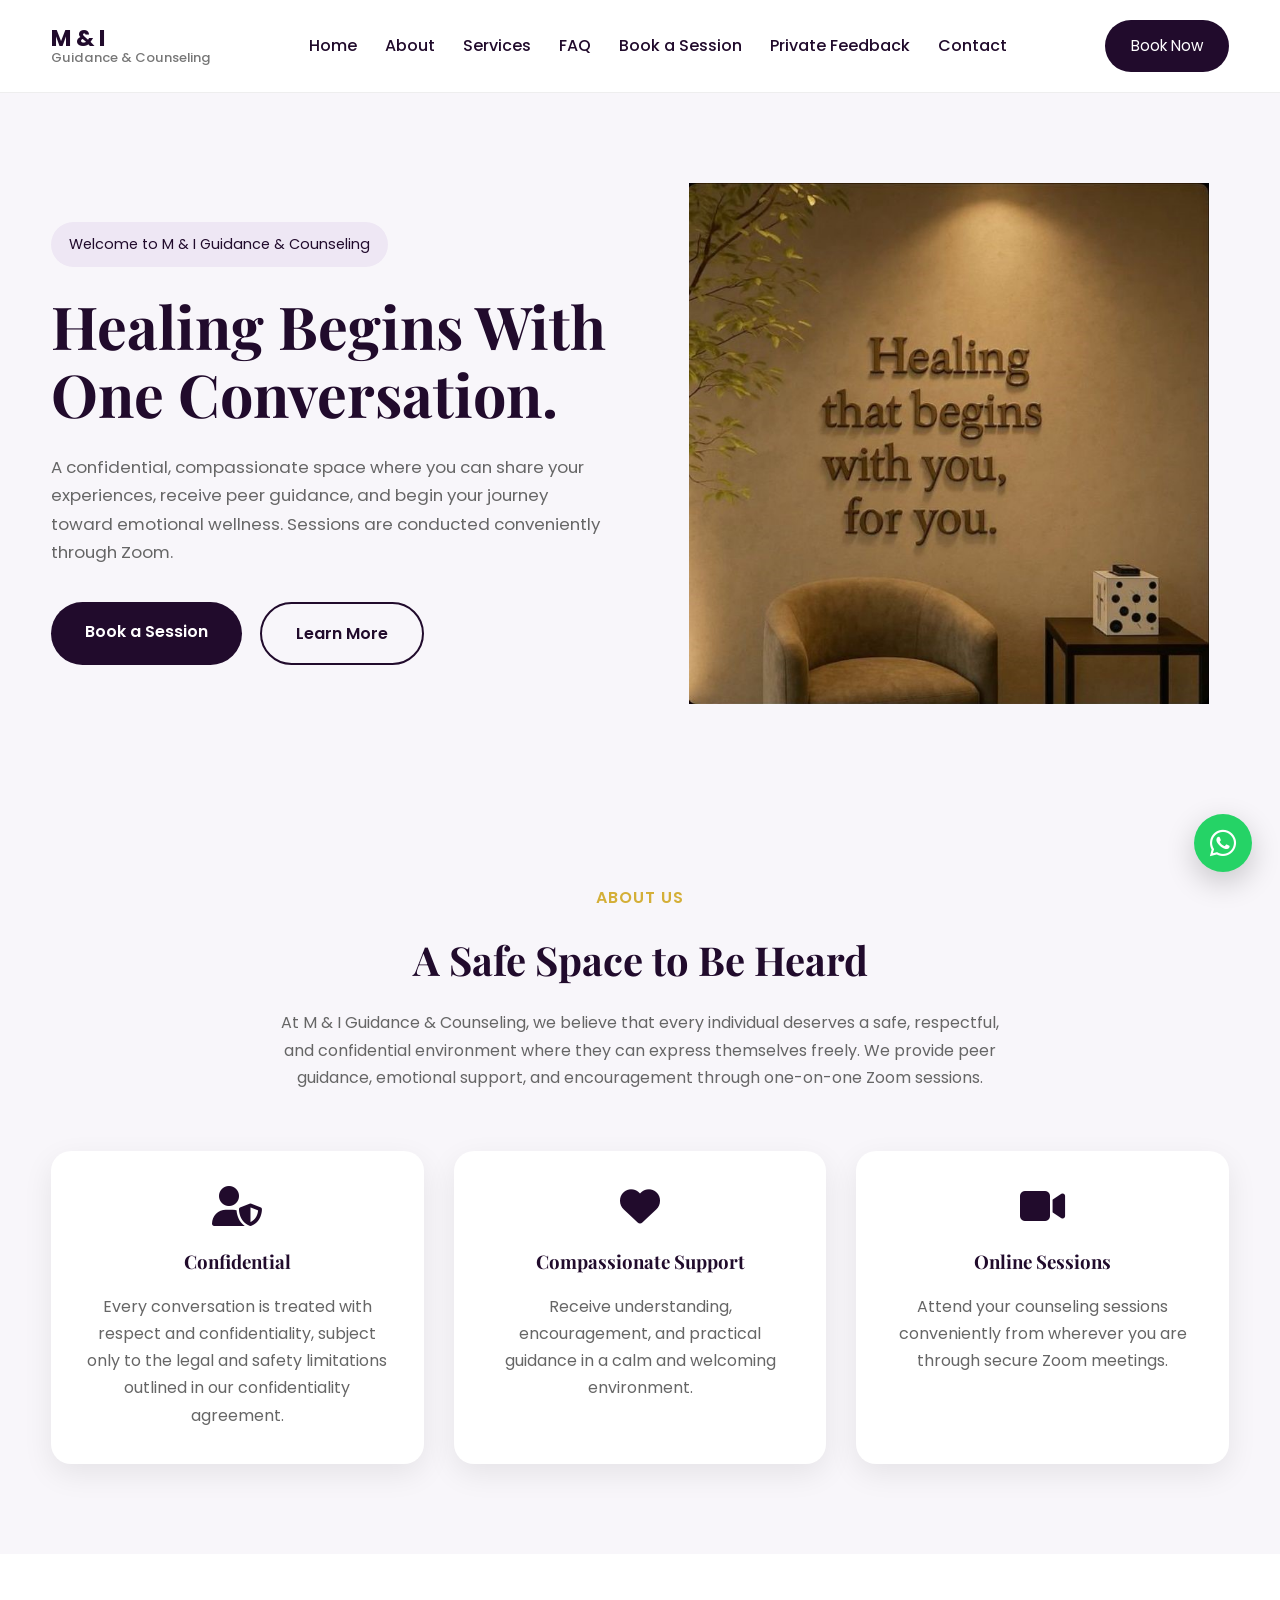
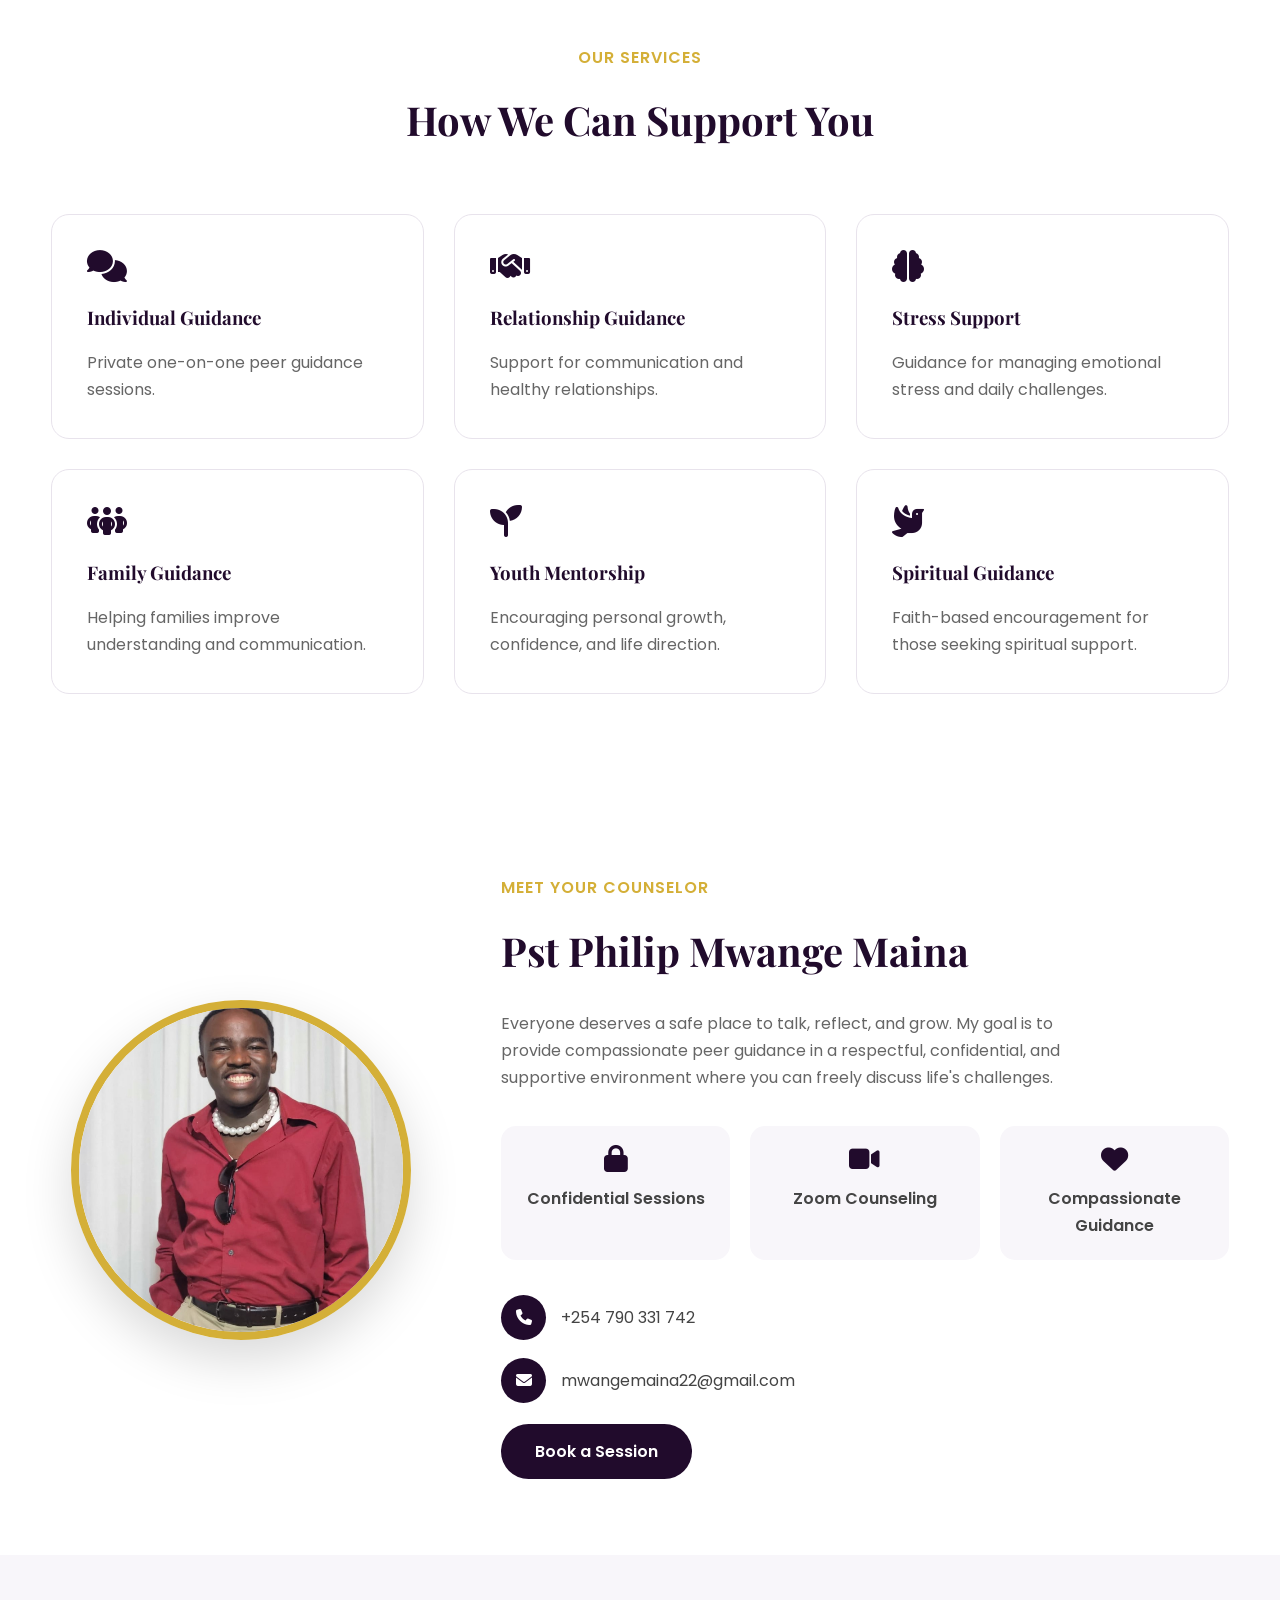
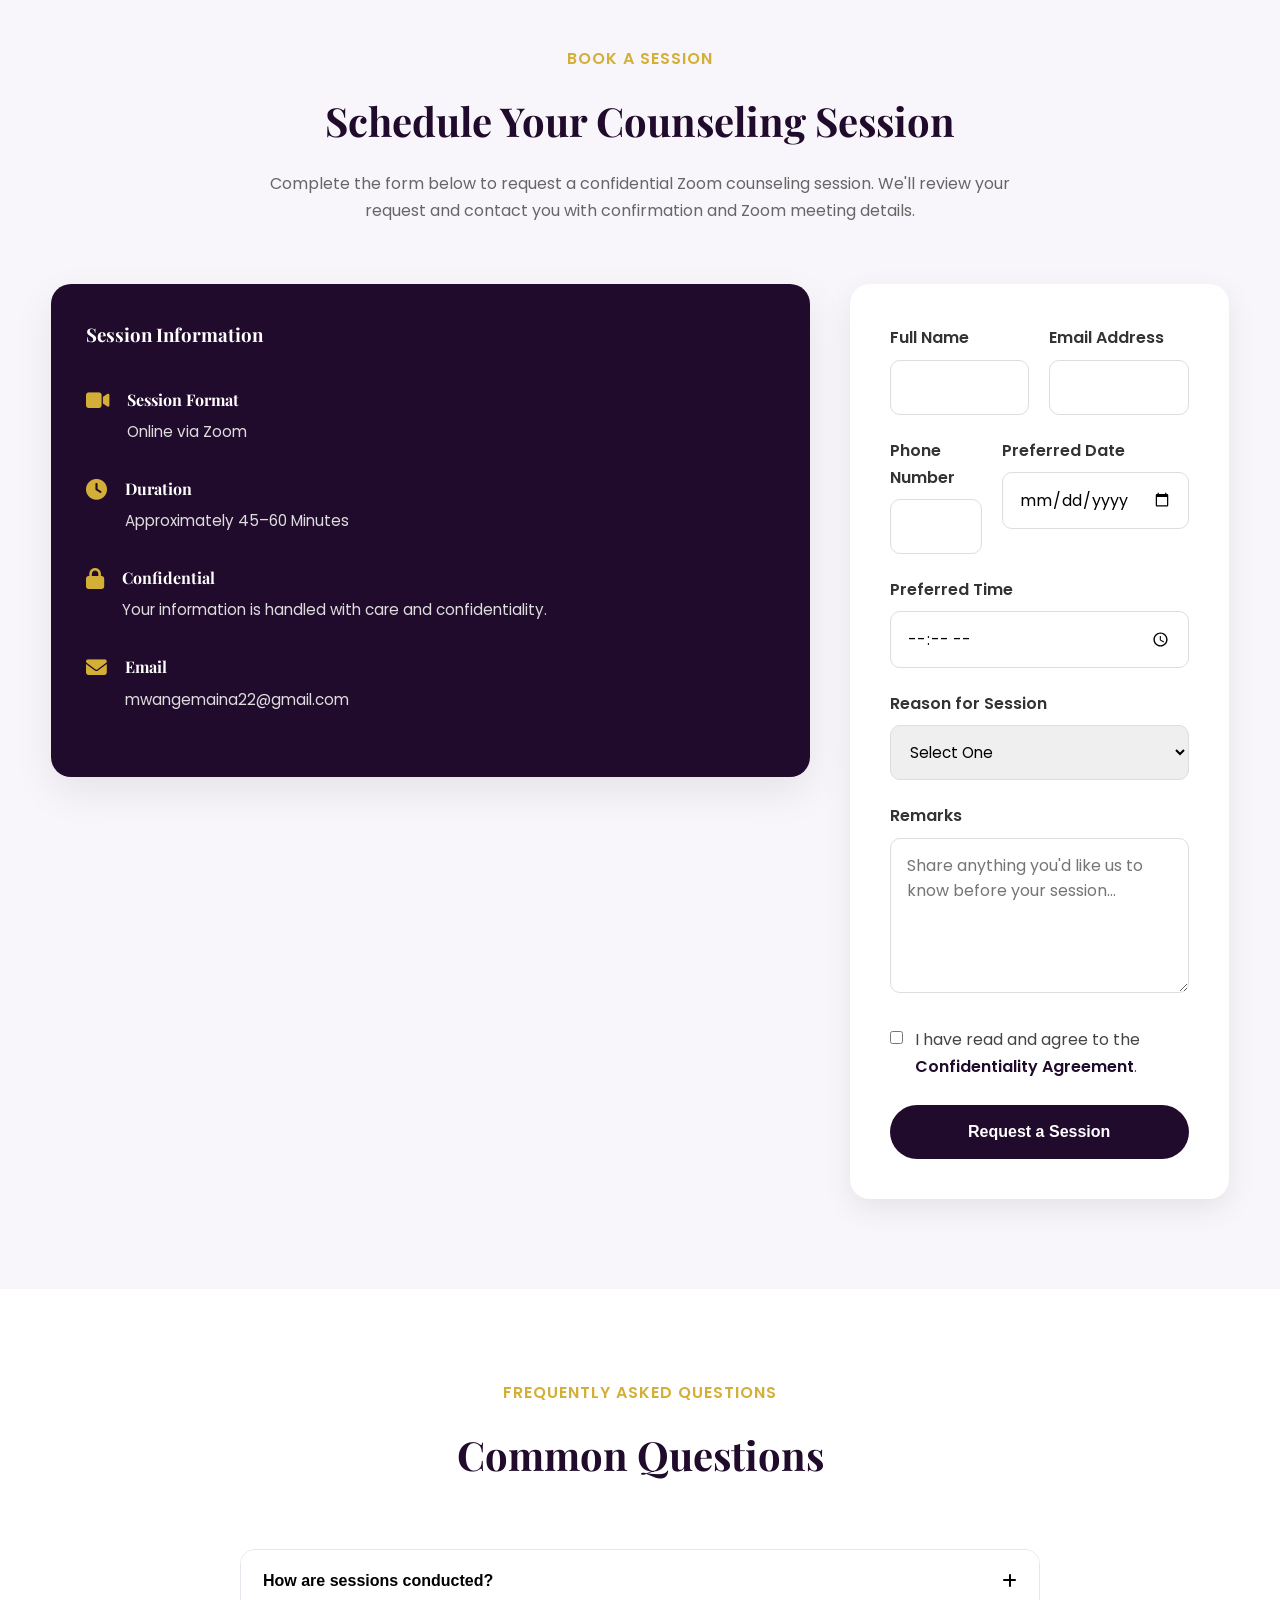
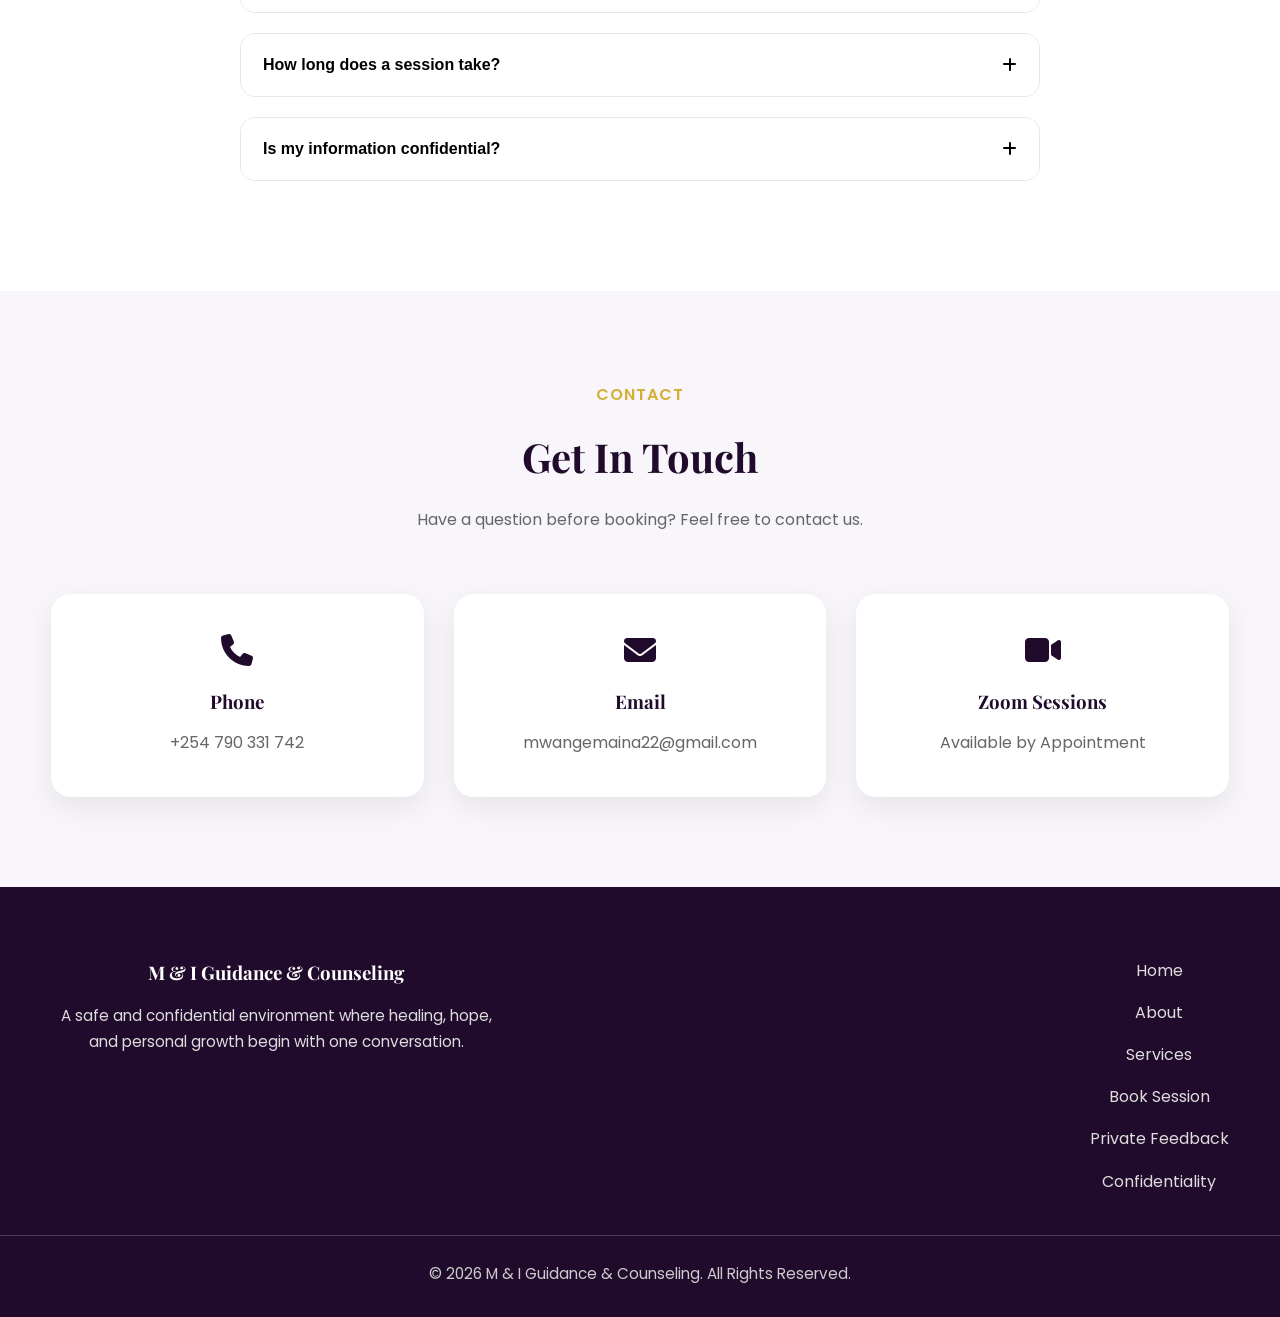
==== commit 913ee98a: "whatsapp button update" ====
--- a/index.html
+++ b/index.html
@@ -1,53 +1,90 @@
 <!DOCTYPE html>
 <html lang="en">
+
 <head>
 <meta charset="UTF-8">
 <meta name="viewport" content="width=device-width, initial-scale=1.0">
-<title>M & I Guidance & Counseling</title>
+    <title>M & I Guidance & Counseling</title>
 <meta name="description" content="M & I Guidance & Counseling — confidential, compassionate online guidance and counseling sessions via Zoom.">
-<link rel="stylesheet" href="css/styles.css">
-<link rel="stylesheet" href="css/responsive.css">
-<link href="https://fonts.googleapis.com/css2?family=Poppins:wght@300;400;500;600;700&family=Playfair+Display:wght@600;700&display=swap" rel="stylesheet">
-<link rel="stylesheet" href="https://cdnjs.cloudflare.com/ajax/libs/font-awesome/6.7.1/css/all.min.css">
+    <link rel="stylesheet" href="css/styles.css">
+    <link rel="stylesheet" href="css/responsive.css">
+    <link href="https://fonts.googleapis.com/css2?family=Poppins:wght@300;400;500;600;700&family=Playfair+Display:wght@600;700&display=swap" rel="stylesheet">
+    <link rel="stylesheet" href="https://cdnjs.cloudflare.com/ajax/libs/font-awesome/6.7.1/css/all.min.css">
+
 <style>
-.site-header{position:relative;z-index:1000}.header-content{display:flex;align-items:center;justify-content:space-between;gap:24px}.site-header .logo{text-decoration:none;flex-shrink:0}.site-header #mainNav{display:flex;align-items:center;justify-content:center;gap:28px;flex:1}.site-header #mainNav a{text-decoration:none}.site-header .menu-btn{display:none;border:0;background:transparent;cursor:pointer;font-size:1.45rem;padding:8px;color:inherit}.whatsapp-float{position:fixed;right:28px;bottom:26px;width:58px;height:58px;border-radius:50%;display:flex;align-items:center;justify-content:center;background:#25D366;color:#fff;text-decoration:none;font-size:30px;z-index:2000;box-shadow:0 10px 30px rgba(0,0,0,.20);transition:.25s}.whatsapp-float:hover{transform:translateY(-4px) scale(1.04)}.whatsapp-tooltip{position:absolute;right:70px;white-space:nowrap;background:#21102b;color:#fff;padding:9px 13px;border-radius:8px;font-size:.78rem;font-weight:600;opacity:0;pointer-events:none;transform:translateX(8px);transition:.2s}.whatsapp-float:hover .whatsapp-tooltip{opacity:1;transform:translateX(0)}
-@media(max-width:900px){.site-header .header-content{min-height:76px}.site-header .menu-btn{display:inline-flex!important;align-items:center;justify-content:center;order:3}.site-header .book-btn{display:none!important}.site-header #mainNav{position:absolute;top:100%;left:0;right:0;width:100%;display:none!important;flex-direction:column;align-items:stretch;gap:0;padding:16px 22px 22px;background:#fff;border-top:1px solid rgba(0,0,0,.08);box-shadow:0 18px 35px rgba(0,0,0,.12)}.site-header #mainNav.active{display:flex!important}.site-header #mainNav a{display:block;width:100%;padding:13px 4px}.site-header .logo{margin-right:auto}.whatsapp-float{right:18px;bottom:18px;width:54px;height:54px;font-size:27px}.whatsapp-tooltip{display:none}}
+.site-header{position:relative;z-index:1000}.header-content{display:flex;align-items:center;justify-content:space-between;gap:24px}.site-header .logo{text-decoration:none;flex-shrink:0}.site-header #mainNav{display:flex;align-items:center;justify-content:center;gap:28px;flex:1}.site-header #mainNav a{text-decoration:none}.site-header .menu-btn{display:none;border:0;background:transparent;cursor:pointer;font-size:1.45rem;padding:8px;color:inherit}.whatsapp-float{position:fixed;right:28px;bottom:28px;width:58px;height:58px;border-radius:50%;display:flex;align-items:center;justify-content:center;background:#25D366;color:#fff;text-decoration:none;font-size:30px;z-index:9999;box-shadow:0 10px 30px rgba(0,0,0,.20);transition:transform .25s,box-shadow .25s}.whatsapp-float:hover{transform:translateY(-4px) scale(1.04);box-shadow:0 14px 34px rgba(0,0,0,.25)}.whatsapp-label{display:none}.whatsapp-tooltip{position:absolute;right:70px;white-space:nowrap;background:#21102b;color:#fff;padding:9px 13px;border-radius:8px;font-size:.78rem;font-weight:600;opacity:0;pointer-events:none;transform:translateX(8px);transition:.2s}.whatsapp-float:hover .whatsapp-tooltip{opacity:1;transform:translateX(0)}
+@media(max-width:900px){.site-header .header-content{min-height:76px}.site-header .menu-btn{display:inline-flex!important;align-items:center;justify-content:center;order:3}.site-header .book-btn{display:none!important}.site-header #mainNav{position:absolute;top:100%;left:0;right:0;width:100%;display:none!important;flex-direction:column;align-items:stretch;gap:0;padding:16px 22px 22px;background:#fff;border-top:1px solid rgba(0,0,0,.08);box-shadow:0 18px 35px rgba(0,0,0,.12)}.site-header #mainNav.active{display:flex!important}.site-header #mainNav a{display:block;width:100%;padding:13px 4px}.site-header .logo{margin-right:auto}.whatsapp-float{right:16px;bottom:88px;width:auto;min-width:126px;height:52px;padding:0 17px;border-radius:28px;font-size:25px;gap:9px;box-shadow:0 8px 24px rgba(0,0,0,.22)}.whatsapp-label{display:inline;font-size:.88rem;font-weight:700;line-height:1}.whatsapp-tooltip{display:none}}
 @media(max-width:600px){.site-header .header-content{padding-left:18px;padding-right:18px}.site-header .logo{font-size:1.15rem}.site-header .logo span{font-size:.68rem}#booking .booking-wrapper,#booking .booking-form,#booking form{width:100%}#booking input,#booking select,#booking textarea{max-width:100%;box-sizing:border-box}}
 </style>
+
 </head>
+
+
 <body>
 <header class="site-header">
-<div class="container header-content">
-<a href="index.html" class="logo" aria-label="M & I Guidance & Counseling home">M & I<span>Guidance & Counseling</span></a>
-<nav id="mainNav" aria-label="Main navigation">
-<a href="#home">Home</a><a href="#about">About</a><a href="#services">Services</a><a href="#faq">FAQ</a><a href="#booking">Book a Session</a><a href="feedback.html">Private Feedback</a><a href="#contact">Contact</a>
-</nav>
-<a href="#booking" class="book-btn">Book Now</a>
-<button class="menu-btn" id="menuBtn" type="button" aria-label="Open navigation menu" aria-expanded="false" aria-controls="mainNav"><i class="fa-solid fa-bars"></i></button>
+
+    <div class="container header-content">
+    <a href="index.html" class="logo" aria-label="M & I Guidance & Counseling home">M & I<span>Guidance & Counseling</span></a>
+    <nav id="mainNav" aria-label="Main navigation">
+    <a href="#home">Home</a><a href="#about">About</a><a href="#services">Services</a><a href="#faq">FAQ</a><a href="#booking">Book a Session</a><a href="feedback.html">Private Feedback</a><a href="#contact">Contact</a>
+    </nav>
+    <a href="#booking" class="book-btn">Book Now</a>
+    <button class="menu-btn" id="menuBtn" type="button" aria-label="Open navigation menu" aria-expanded="false" aria-controls="mainNav"><i class="fa-solid fa-bars"></i></button>
+    </div>
+
+</header>
+
+<main>
+<section class="hero" id="home">
+    <div class="container hero-grid">
+    <div class="hero-content"><span class="welcome">Welcome to M & I Guidance & Counseling</span><h1>Healing Begins With One Conversation.</h1><p>A confidential, compassionate space where you can share your experiences, receive peer guidance, and begin your journey toward emotional wellness. Sessions are conducted conveniently through Zoom.</p>
+        <div class="hero-buttons"><a href="#booking" class="primary-btn">Book a Session</a><a href="#about" class="secondary-btn">Learn More</a></div>
+        </div>
+    <div class="hero-image"><img src="images/Healing Begins With You.jpeg" alt="Healing Begins With You">
 </div>
-</header>
-<main>
-<section class="hero" id="home"><div class="container hero-grid">
-<div class="hero-content"><span class="welcome">Welcome to M & I Guidance & Counseling</span><h1>Healing Begins With One Conversation.</h1><p>A confidential, compassionate space where you can share your experiences, receive peer guidance, and begin your journey toward emotional wellness. Sessions are conducted conveniently through Zoom.</p><div class="hero-buttons"><a href="#booking" class="primary-btn">Book a Session</a><a href="#about" class="secondary-btn">Learn More</a></div></div>
-<div class="hero-image"><img src="images/Healing Begins With You.jpeg" alt="Healing Begins With You"></div>
-</div></section>
-<section id="about" class="about"><div class="container"><div class="section-title"><span>About Us</span><h2>A Safe Space to Be Heard</h2><p>At M & I Guidance & Counseling, we believe that every individual deserves a safe, respectful, and confidential environment where they can express themselves freely. We provide peer guidance, emotional support, and encouragement through one-on-one Zoom sessions.</p></div><div class="about-grid">
-<div class="about-card"><i class="fa-solid fa-user-shield"></i><h3>Confidential</h3><p>Every conversation is treated with respect and confidentiality, subject only to the legal and safety limitations outlined in our confidentiality agreement.</p></div>
-<div class="about-card"><i class="fa-solid fa-heart"></i><h3>Compassionate Support</h3><p>Receive understanding, encouragement, and practical guidance in a calm and welcoming environment.</p></div>
+</div>
+</section>
+
+<section id="about" class="about">
+    <div class="container">
+        <div class="section-title"><span>About Us</span>
+            <h2>A Safe Space to Be Heard</h2>
+            <p>At M & I Guidance & Counseling, we believe that every individual deserves a safe, respectful, and confidential environment where they can express themselves freely. We provide peer guidance, emotional support, and encouragement through one-on-one Zoom sessions.</p>
+        </div>
+        <div class="about-grid">
+            <div class="about-card"><i class="fa-solid fa-user-shield"></i><h3>Confidential</h3><p>Every conversation is treated with respect and confidentiality, subject only to the legal and safety limitations outlined in our confidentiality agreement.</p></div>
+            <div class="about-card"><i class="fa-solid fa-heart"></i><h3>Compassionate Support</h3><p>Receive understanding, encouragement, and practical guidance in a calm and welcoming environment.</p>
+            </div>
 <div class="about-card"><i class="fa-solid fa-video"></i><h3>Online Sessions</h3><p>Attend your counseling sessions conveniently from wherever you are through secure Zoom meetings.</p></div>
-</div></div></section>
-<section id="services" class="services"><div class="container"><div class="section-title"><span>Our Services</span><h2>How We Can Support You</h2></div><div class="services-grid">
-<div class="service-card"><i class="fa-solid fa-comments"></i><h3>Individual Guidance</h3><p>Private one-on-one peer guidance sessions.</p></div>
-<div class="service-card"><i class="fa-solid fa-handshake"></i><h3>Relationship Guidance</h3><p>Support for communication and healthy relationships.</p></div>
-<div class="service-card"><i class="fa-solid fa-brain"></i><h3>Stress Support</h3><p>Guidance for managing emotional stress and daily challenges.</p></div>
-<div class="service-card"><i class="fa-solid fa-people-group"></i><h3>Family Guidance</h3><p>Helping families improve understanding and communication.</p></div>
-<div class="service-card"><i class="fa-solid fa-seedling"></i><h3>Youth Mentorship</h3><p>Encouraging personal growth, confidence, and life direction.</p></div>
-<div class="service-card"><i class="fa-solid fa-dove"></i><h3>Spiritual Guidance</h3><p>Faith-based encouragement for those seeking spiritual support.</p></div>
-</div></div></section>
-<section class="therapist"><div class="container therapist-grid">
-<div class="therapist-image"><div class="image-frame"><img src="images/therapist.jpg" alt="Pst Philip Mwange Maina"></div></div>
-<div class="therapist-content"><span class="section-tag">Meet Your Counselor</span><h2>Pst Philip Mwange Maina</h2><p class="intro">Everyone deserves a safe place to talk, reflect, and grow. My goal is to provide compassionate peer guidance in a respectful, confidential, and supportive environment where you can freely discuss life's challenges.</p><div class="highlights"><div class="highlight"><i class="fa-solid fa-lock"></i><span>Confidential Sessions</span></div><div class="highlight"><i class="fa-solid fa-video"></i><span>Zoom Counseling</span></div><div class="highlight"><i class="fa-solid fa-heart"></i><span>Compassionate Guidance</span></div></div><div class="contact-info"><div><i class="fa-solid fa-phone"></i><span>+254 790 331 742</span></div><div><i class="fa-solid fa-envelope"></i><span>mwangemaina22@gmail.com</span></div></div><a href="#booking" class="primary-btn">Book a Session</a></div>
-</div></section>
+</div></div>
+</section>
+
+<section id="services" class="services">
+    <div class="container">
+        <div class="section-title"><span>Our Services</span><h2>How We Can Support You</h2>
+        </div>
+        <div class="services-grid">
+            <div class="service-card"><i class="fa-solid fa-comments"></i><h3>Individual Guidance</h3><p>Private one-on-one peer guidance sessions.</p></div>
+            <div class="service-card"><i class="fa-solid fa-handshake"></i><h3>Relationship Guidance</h3><p>Support for communication and healthy relationships.</p></div>
+            <div class="service-card"><i class="fa-solid fa-brain"></i><h3>Stress Support</h3><p>Guidance for managing emotional stress and daily challenges.</p></div>
+            <div class="service-card"><i class="fa-solid fa-people-group"></i><h3>Family Guidance</h3><p>Helping families improve understanding and communication.</p></div>
+            <div class="service-card"><i class="fa-solid fa-seedling"></i><h3>Youth Mentorship</h3><p>Encouraging personal growth, confidence, and life direction.</p></div>
+            <div class="service-card"><i class="fa-solid fa-dove"></i><h3>Spiritual Guidance</h3><p>Faith-based encouragement for those seeking spiritual support.</p></div>
+        </div>
+    </div>
+</section>
+
+<section class="therapist">
+    <div class="container therapist-grid">
+        <div class="therapist-image">
+            <div class="image-frame"><img src="images/therapist.jpg" alt="Pst Philip Mwange Maina">
+            </div>
+        </div>
+        <div class="therapist-content"><span class="section-tag">Meet Your Counselor</span><h2>Pst Philip Mwange Maina</h2><p class="intro">Everyone deserves a safe place to talk, reflect, and grow. My goal is to provide compassionate peer guidance in a respectful, confidential, and supportive environment where you can freely discuss life's challenges.</p><div class="highlights"><div class="highlight"><i class="fa-solid fa-lock"></i><span>Confidential Sessions</span></div><div class="highlight"><i class="fa-solid fa-video"></i><span>Zoom Counseling</span></div><div class="highlight"><i class="fa-solid fa-heart"></i><span>Compassionate Guidance</span></div></div><div class="contact-info"><div><i class="fa-solid fa-phone"></i><span>+254 790 331 742</span></div><div><i class="fa-solid fa-envelope"></i><span>mwangemaina22@gmail.com</span></div></div><a href="#booking" class="primary-btn">Book a Session</a>
+    </div>
+    </div>
+</section>
+
 <section id="booking" class="booking"><div class="container"><div class="section-title"><span>Book a Session</span><h2>Schedule Your Counseling Session</h2><p>Complete the form below to request a confidential Zoom counseling session. We'll review your request and contact you with confirmation and Zoom meeting details.</p></div><div class="booking-wrapper">
 <div class="booking-info"><h3>Session Information</h3><div class="booking-item"><i class="fa-solid fa-video"></i><div><h4>Session Format</h4><p>Online via Zoom</p></div></div><div class="booking-item"><i class="fa-solid fa-clock"></i><div><h4>Duration</h4><p>Approximately 45–60 Minutes</p></div></div><div class="booking-item"><i class="fa-solid fa-lock"></i><div><h4>Confidential</h4><p>Your information is handled with care and confidentiality.</p></div></div><div class="booking-item"><i class="fa-solid fa-envelope"></i><div><h4>Email</h4><p>mwangemaina22@gmail.com</p></div></div></div>
 <div class="booking-form"><form name="therapy-booking" method="POST" data-netlify="true" netlify-honeypot="bot-field" action="thank-you.html"><input type="hidden" name="form-name" value="therapy-booking"><p hidden><label>Don't fill this out:<input name="bot-field"></label></p>
@@ -67,10 +104,10 @@
 <section id="contact" class="contact"><div class="container"><div class="section-title"><span>Contact</span><h2>Get In Touch</h2><p>Have a question before booking? Feel free to contact us.</p></div><div class="contact-grid"><div class="contact-card"><i class="fa-solid fa-phone"></i><h3>Phone</h3><p>+254 790 331 742</p></div><div class="contact-card"><i class="fa-solid fa-envelope"></i><h3>Email</h3><p>mwangemaina22@gmail.com</p></div><div class="contact-card"><i class="fa-solid fa-video"></i><h3>Zoom Sessions</h3><p>Available by Appointment</p></div></div></div></section>
 </main>
 <footer><div class="container footer-content"><div><h3>M & I Guidance & Counseling</h3><p>A safe and confidential environment where healing, hope, and personal growth begin with one conversation.</p></div><div class="footer-links"><a href="#home">Home</a><a href="#about">About</a><a href="#services">Services</a><a href="#booking">Book Session</a><a href="feedback.html">Private Feedback</a><a href="confidentiality.html">Confidentiality</a></div></div><hr><p class="copyright">© 2026 M & I Guidance & Counseling. All Rights Reserved.</p></footer>
-<a href="https://wa.me/254790331742?text=Hello%20Pst%20Philip%2C%20I%27d%20like%20to%20inquire%20about%20a%20counseling%20session." class="whatsapp-float" target="_blank" rel="noopener noreferrer" aria-label="Chat with M & I Guidance & Counseling on WhatsApp"><i class="fa-brands fa-whatsapp" aria-hidden="true"></i><span class="whatsapp-tooltip">Chat with us</span></a>
+<a href="https://wa.me/254790331742?text=Hello%20Pst%20Philip%2C%20I%27d%20like%20to%20inquire%20about%20a%20counseling%20session." class="whatsapp-float" target="_blank" rel="noopener noreferrer" aria-label="Chat with M & I Guidance & Counseling on WhatsApp"><i class="fa-brands fa-whatsapp" aria-hidden="true"></i><span class="whatsapp-label">WhatsApp</span><span class="whatsapp-tooltip">Chat with us</span></a>
 <script src="js/script.js"></script>
 <script>
 document.addEventListener("DOMContentLoaded",function(){const b=document.getElementById("menuBtn"),n=document.getElementById("mainNav");if(!b||!n)return;b.addEventListener("click",function(){const o=n.classList.toggle("active");b.setAttribute("aria-expanded",String(o));b.setAttribute("aria-label",o?"Close navigation menu":"Open navigation menu");const i=b.querySelector("i");if(i){i.classList.toggle("fa-bars",!o);i.classList.toggle("fa-xmark",o)}});n.querySelectorAll("a").forEach(a=>a.addEventListener("click",()=>{if(innerWidth<=900){n.classList.remove("active");b.setAttribute("aria-expanded","false");const i=b.querySelector("i");if(i){i.classList.add("fa-bars");i.classList.remove("fa-xmark")}}}));addEventListener("resize",()=>{if(innerWidth>900){n.classList.remove("active");b.setAttribute("aria-expanded","false")}});const d=document.getElementById("date");if(d){const x=new Date();d.min=`${x.getFullYear()}-${String(x.getMonth()+1).padStart(2,"0")}-${String(x.getDate()).padStart(2,"0")}`}});
 </script>
 </body>
-</html>
+</html>
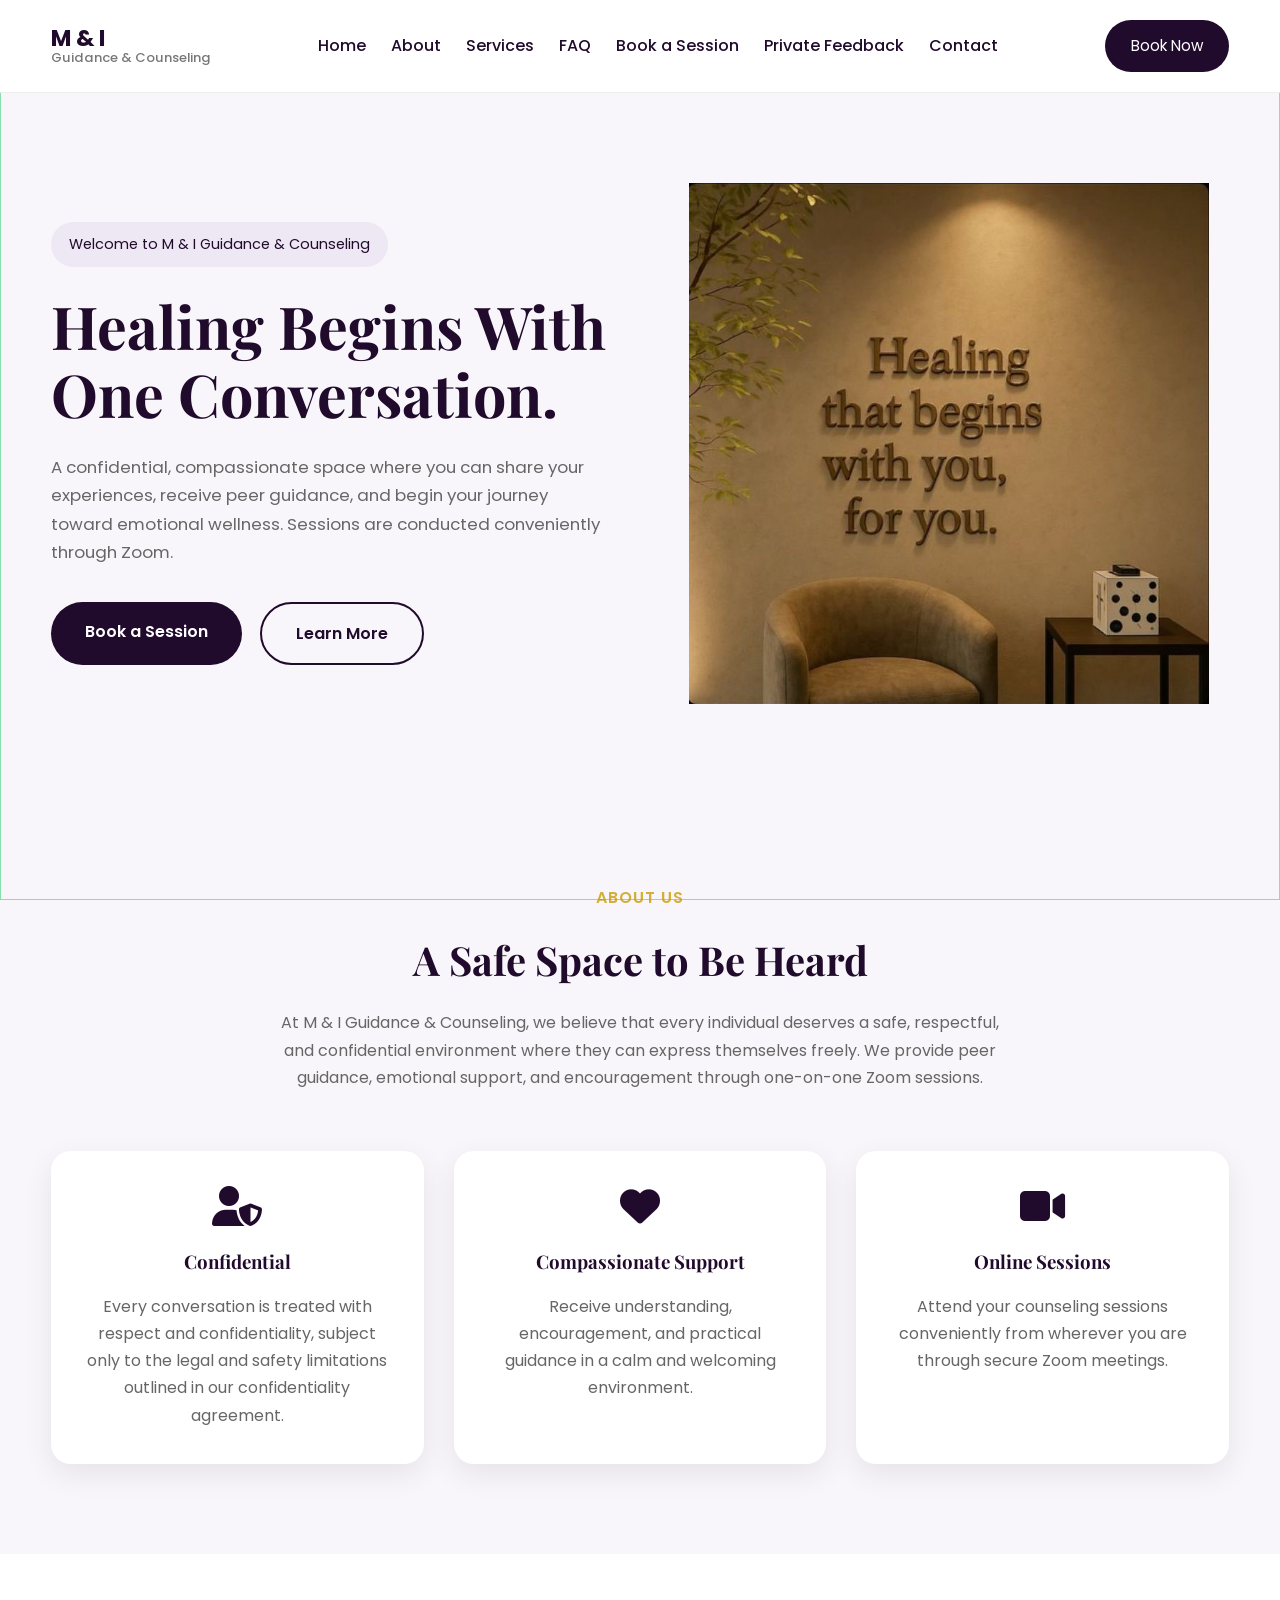
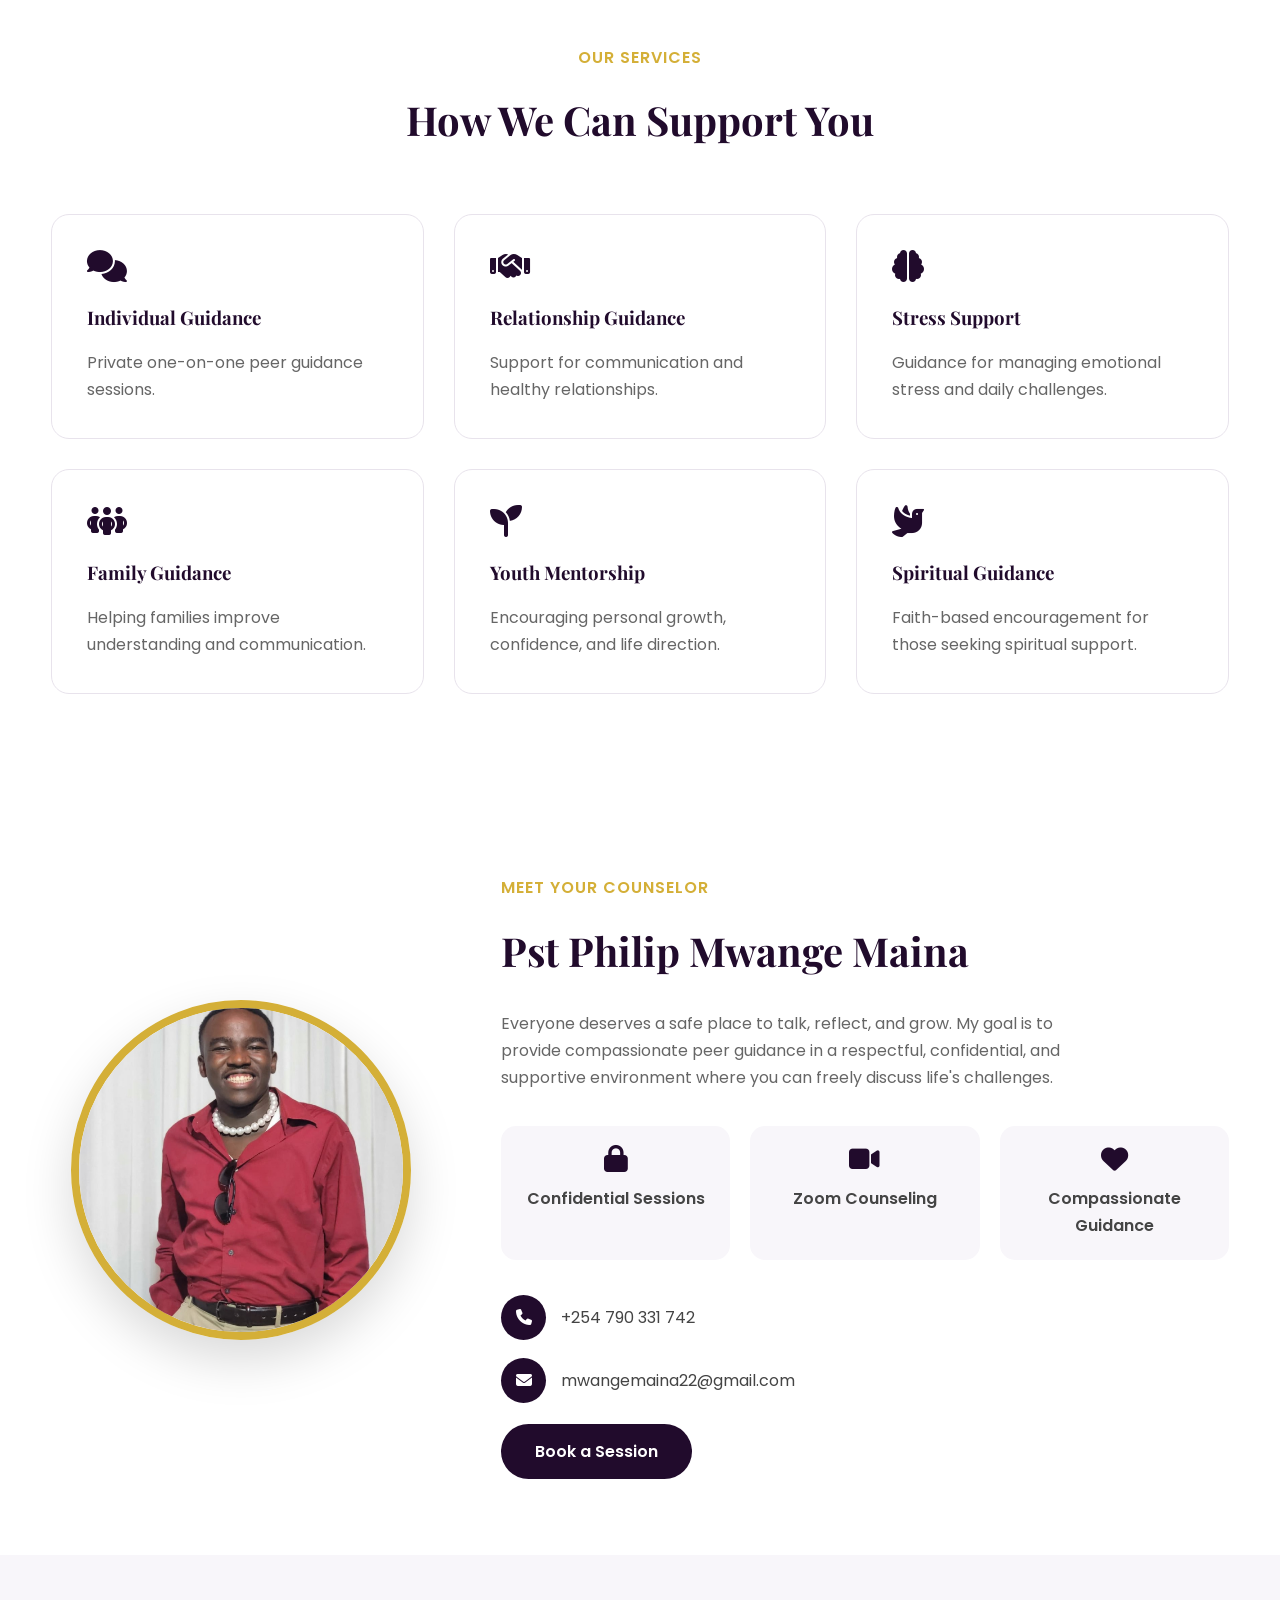
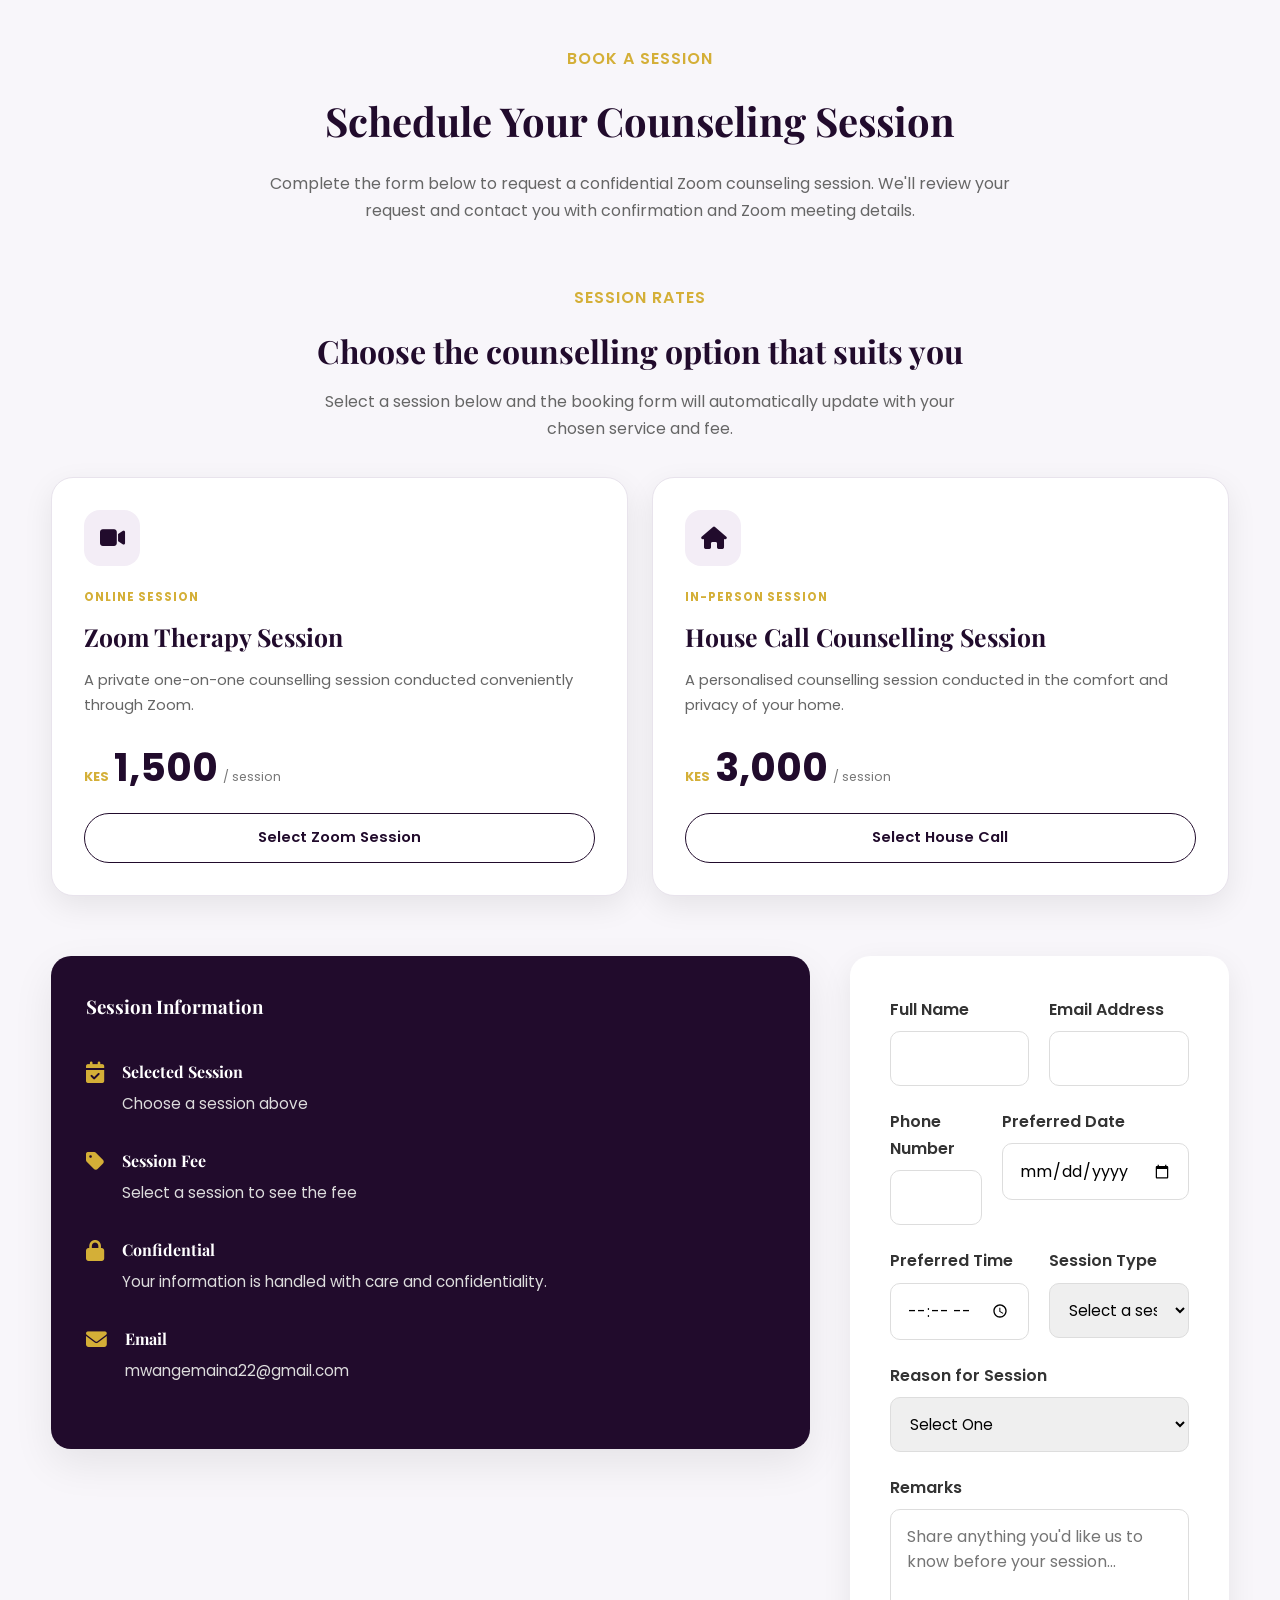
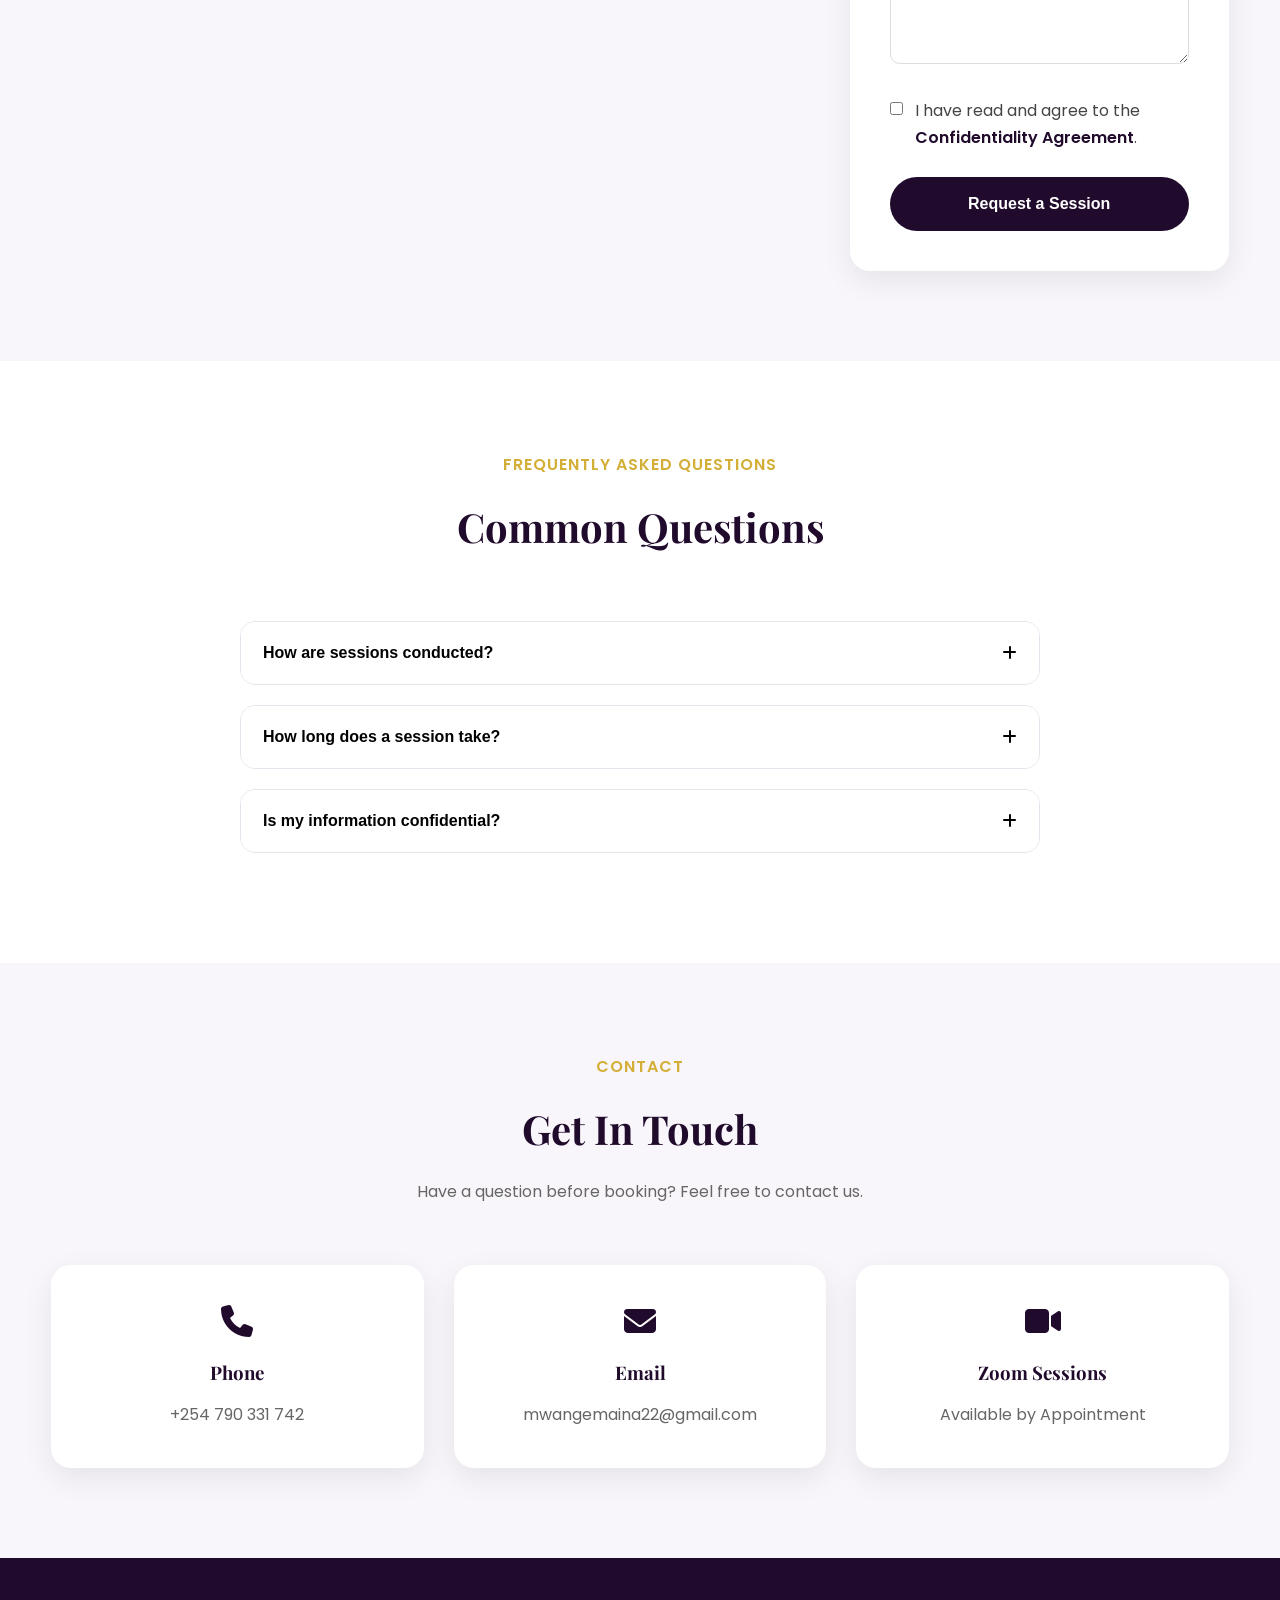
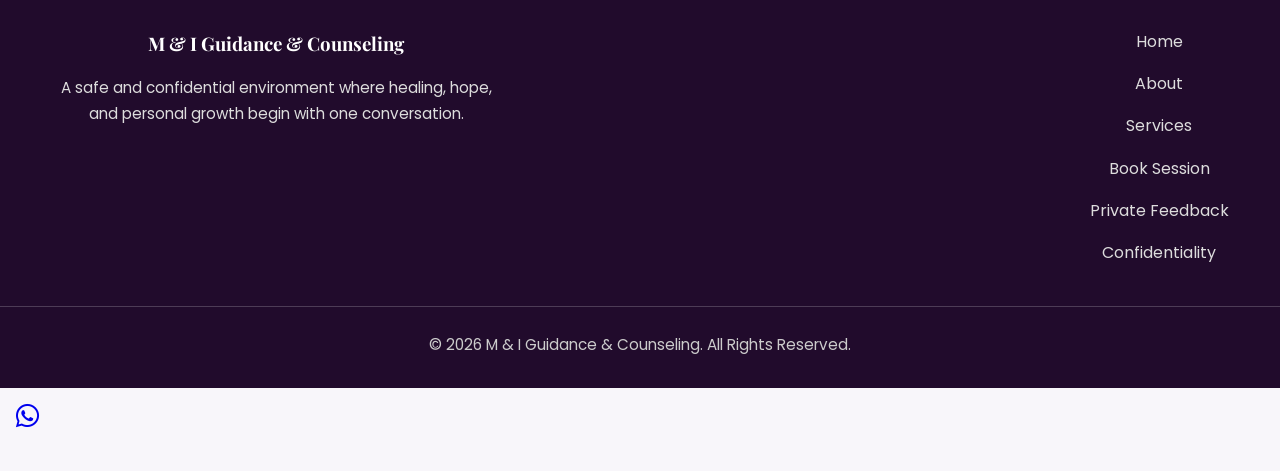
==== commit a258f839: "added rate card" ====
--- a/index.html
+++ b/index.html
@@ -11,11 +11,7 @@
     <link href="https://fonts.googleapis.com/css2?family=Poppins:wght@300;400;500;600;700&family=Playfair+Display:wght@600;700&display=swap" rel="stylesheet">
     <link rel="stylesheet" href="https://cdnjs.cloudflare.com/ajax/libs/font-awesome/6.7.1/css/all.min.css">
 
-<style>
-.site-header{position:relative;z-index:1000}.header-content{display:flex;align-items:center;justify-content:space-between;gap:24px}.site-header .logo{text-decoration:none;flex-shrink:0}.site-header #mainNav{display:flex;align-items:center;justify-content:center;gap:28px;flex:1}.site-header #mainNav a{text-decoration:none}.site-header .menu-btn{display:none;border:0;background:transparent;cursor:pointer;font-size:1.45rem;padding:8px;color:inherit}.whatsapp-float{position:fixed;right:28px;bottom:28px;width:58px;height:58px;border-radius:50%;display:flex;align-items:center;justify-content:center;background:#25D366;color:#fff;text-decoration:none;font-size:30px;z-index:9999;box-shadow:0 10px 30px rgba(0,0,0,.20);transition:transform .25s,box-shadow .25s}.whatsapp-float:hover{transform:translateY(-4px) scale(1.04);box-shadow:0 14px 34px rgba(0,0,0,.25)}.whatsapp-label{display:none}.whatsapp-tooltip{position:absolute;right:70px;white-space:nowrap;background:#21102b;color:#fff;padding:9px 13px;border-radius:8px;font-size:.78rem;font-weight:600;opacity:0;pointer-events:none;transform:translateX(8px);transition:.2s}.whatsapp-float:hover .whatsapp-tooltip{opacity:1;transform:translateX(0)}
-@media(max-width:900px){.site-header .header-content{min-height:76px}.site-header .menu-btn{display:inline-flex!important;align-items:center;justify-content:center;order:3}.site-header .book-btn{display:none!important}.site-header #mainNav{position:absolute;top:100%;left:0;right:0;width:100%;display:none!important;flex-direction:column;align-items:stretch;gap:0;padding:16px 22px 22px;background:#fff;border-top:1px solid rgba(0,0,0,.08);box-shadow:0 18px 35px rgba(0,0,0,.12)}.site-header #mainNav.active{display:flex!important}.site-header #mainNav a{display:block;width:100%;padding:13px 4px}.site-header .logo{margin-right:auto}.whatsapp-float{right:16px;bottom:88px;width:auto;min-width:126px;height:52px;padding:0 17px;border-radius:28px;font-size:25px;gap:9px;box-shadow:0 8px 24px rgba(0,0,0,.22)}.whatsapp-label{display:inline;font-size:.88rem;font-weight:700;line-height:1}.whatsapp-tooltip{display:none}}
-@media(max-width:600px){.site-header .header-content{padding-left:18px;padding-right:18px}.site-header .logo{font-size:1.15rem}.site-header .logo span{font-size:.68rem}#booking .booking-wrapper,#booking .booking-form,#booking form{width:100%}#booking input,#booking select,#booking textarea{max-width:100%;box-sizing:border-box}}
-</style>
+
 
 </head>
 
@@ -85,12 +81,85 @@
     </div>
 </section>
 
-<section id="booking" class="booking"><div class="container"><div class="section-title"><span>Book a Session</span><h2>Schedule Your Counseling Session</h2><p>Complete the form below to request a confidential Zoom counseling session. We'll review your request and contact you with confirmation and Zoom meeting details.</p></div><div class="booking-wrapper">
-<div class="booking-info"><h3>Session Information</h3><div class="booking-item"><i class="fa-solid fa-video"></i><div><h4>Session Format</h4><p>Online via Zoom</p></div></div><div class="booking-item"><i class="fa-solid fa-clock"></i><div><h4>Duration</h4><p>Approximately 45–60 Minutes</p></div></div><div class="booking-item"><i class="fa-solid fa-lock"></i><div><h4>Confidential</h4><p>Your information is handled with care and confidentiality.</p></div></div><div class="booking-item"><i class="fa-solid fa-envelope"></i><div><h4>Email</h4><p>mwangemaina22@gmail.com</p></div></div></div>
+<section id="booking" class="booking"><div class="container"><div class="section-title"><span>Book a Session</span><h2>Schedule Your Counseling Session</h2><p>Complete the form below to request a confidential Zoom counseling session. We'll review your request and contact you with confirmation and Zoom meeting details.</p></div><div class="rate-card-section">
+    <div class="rate-card-heading">
+        <span>Session Rates</span>
+        <h3>Choose the counselling option that suits you</h3>
+        <p>Select a session below and the booking form will automatically update with your chosen service and fee.</p>
+    </div>
+
+    <div class="rate-cards">
+
+        <article class="rate-card" data-session-card="zoom">
+            <div class="rate-card-icon">
+                <i class="fa-solid fa-video"></i>
+            </div>
+
+            <span class="rate-card-label">ONLINE SESSION</span>
+
+            <h3>Zoom Therapy Session</h3>
+
+            <p>
+                A private one-on-one counselling session conducted
+                conveniently through Zoom.
+            </p>
+
+            <div class="rate-card-price">
+                <span>KES</span>
+                <strong>1,500</strong>
+                <small>/ session</small>
+            </div>
+
+            <button
+                type="button"
+                class="rate-card-button"
+                data-session="Zoom Therapy Session"
+                data-price="1500"
+            >
+                Select Zoom Session
+            </button>
+        </article>
+
+        <article class="rate-card" data-session-card="house">
+            <div class="rate-card-icon">
+                <i class="fa-solid fa-house"></i>
+            </div>
+
+            <span class="rate-card-label">IN-PERSON SESSION</span>
+
+            <h3>House Call Counselling Session</h3>
+
+            <p>
+                A personalised counselling session conducted
+                in the comfort and privacy of your home.
+            </p>
+
+            <div class="rate-card-price">
+                <span>KES</span>
+                <strong>3,000</strong>
+                <small>/ session</small>
+            </div>
+
+            <button
+                type="button"
+                class="rate-card-button"
+                data-session="House Call Counselling Session"
+                data-price="3000"
+            >
+                Select House Call
+            </button>
+        </article>
+
+    </div>
+</div>
+
+<div class="booking-wrapper">
+<div class="booking-info"><h3>Session Information</h3><div class="booking-item"><i class="fa-solid fa-calendar-check"></i><div><h4>Selected Session</h4><p id="bookingSessionInfo">Choose a session above</p></div></div><div class="booking-item"><i class="fa-solid fa-tag"></i><div><h4>Session Fee</h4><p id="bookingPriceInfo">Select a session to see the fee</p></div></div><div class="booking-item"><i class="fa-solid fa-lock"></i><div><h4>Confidential</h4><p>Your information is handled with care and confidentiality.</p></div></div><div class="booking-item"><i class="fa-solid fa-envelope"></i><div><h4>Email</h4><p>mwangemaina22@gmail.com</p></div></div></div>
 <div class="booking-form"><form name="therapy-booking" method="POST" data-netlify="true" netlify-honeypot="bot-field" action="thank-you.html"><input type="hidden" name="form-name" value="therapy-booking"><p hidden><label>Don't fill this out:<input name="bot-field"></label></p>
 <div class="form-row"><div class="form-group"><label for="name">Full Name</label><input id="name" type="text" name="name" autocomplete="name" required></div><div class="form-group"><label for="email">Email Address</label><input id="email" type="email" name="email" autocomplete="email" required></div></div>
 <div class="form-row"><div class="form-group"><label for="phone">Phone Number</label><input id="phone" type="tel" name="phone" autocomplete="tel" required></div><div class="form-group"><label for="date">Preferred Date</label><input id="date" type="date" name="date" required></div></div>
-<div class="form-group"><label for="time">Preferred Time</label><input id="time" type="time" name="time" required></div>
+<div class="form-row"><div class="form-group"><label for="time">Preferred Time</label><input id="time" type="time" name="time" required></div><div class="form-group"><label for="sessionType">Session Type</label><select id="sessionType" name="session_type" required><option value="">Select a session</option><option value="Zoom Therapy Session">Zoom Therapy Session — KES 1,500</option><option value="House Call Counselling Session">House Call Counselling Session — KES 3,000</option></select></div></div>
+<input type="hidden" id="sessionPrice" name="session_price" value="">
 <div class="form-group"><label for="reason">Reason for Session</label><select id="reason" name="reason" required><option value="">Select One</option><option>Personal Guidance</option><option>Stress Support</option><option>Relationship Guidance</option><option>Family Guidance</option><option>Youth Mentorship</option><option>Spiritual Guidance</option><option>Other</option></select></div>
 <div class="form-group"><label for="remarks">Remarks</label><textarea id="remarks" rows="5" name="remarks" placeholder="Share anything you'd like us to know before your session..."></textarea></div>
 <div class="checkbox-group"><input type="checkbox" id="agree" name="confidentiality-agreement" value="agreed" required><label for="agree">I have read and agree to the <a href="confidentiality.html">Confidentiality Agreement</a>.</label></div>
@@ -104,10 +173,25 @@
 <section id="contact" class="contact"><div class="container"><div class="section-title"><span>Contact</span><h2>Get In Touch</h2><p>Have a question before booking? Feel free to contact us.</p></div><div class="contact-grid"><div class="contact-card"><i class="fa-solid fa-phone"></i><h3>Phone</h3><p>+254 790 331 742</p></div><div class="contact-card"><i class="fa-solid fa-envelope"></i><h3>Email</h3><p>mwangemaina22@gmail.com</p></div><div class="contact-card"><i class="fa-solid fa-video"></i><h3>Zoom Sessions</h3><p>Available by Appointment</p></div></div></div></section>
 </main>
 <footer><div class="container footer-content"><div><h3>M & I Guidance & Counseling</h3><p>A safe and confidential environment where healing, hope, and personal growth begin with one conversation.</p></div><div class="footer-links"><a href="#home">Home</a><a href="#about">About</a><a href="#services">Services</a><a href="#booking">Book Session</a><a href="feedback.html">Private Feedback</a><a href="confidentiality.html">Confidentiality</a></div></div><hr><p class="copyright">© 2026 M & I Guidance & Counseling. All Rights Reserved.</p></footer>
-<a href="https://wa.me/254790331742?text=Hello%20Pst%20Philip%2C%20I%27d%20like%20to%20inquire%20about%20a%20counseling%20session." class="whatsapp-float" target="_blank" rel="noopener noreferrer" aria-label="Chat with M & I Guidance & Counseling on WhatsApp"><i class="fa-brands fa-whatsapp" aria-hidden="true"></i><span class="whatsapp-label">WhatsApp</span><span class="whatsapp-tooltip">Chat with us</span></a>
+
+<a
+    href="https://wa.me/254790331742?text=Hello%20Pst%20Philip%2C%20I%27d%20like%20to%20inquire%20about%20a%20counseling%20session"
+    class="whatsapp-float"
+    target="_blank"
+    rel="noopener noreferrer"
+    aria-label="Chat with M & I Guidance & Counseling on WhatsApp"
+>
+    <span class="whatsapp-icon">
+        <i class="fa-brands fa-whatsapp" aria-hidden="true"></i>
+    </span>
+
+    <span class="whatsapp-label">
+        Chat with us
+    </span>
+</a>
+
+
 <script src="js/script.js"></script>
-<script>
-document.addEventListener("DOMContentLoaded",function(){const b=document.getElementById("menuBtn"),n=document.getElementById("mainNav");if(!b||!n)return;b.addEventListener("click",function(){const o=n.classList.toggle("active");b.setAttribute("aria-expanded",String(o));b.setAttribute("aria-label",o?"Close navigation menu":"Open navigation menu");const i=b.querySelector("i");if(i){i.classList.toggle("fa-bars",!o);i.classList.toggle("fa-xmark",o)}});n.querySelectorAll("a").forEach(a=>a.addEventListener("click",()=>{if(innerWidth<=900){n.classList.remove("active");b.setAttribute("aria-expanded","false");const i=b.querySelector("i");if(i){i.classList.add("fa-bars");i.classList.remove("fa-xmark")}}}));addEventListener("resize",()=>{if(innerWidth>900){n.classList.remove("active");b.setAttribute("aria-expanded","false")}});const d=document.getElementById("date");if(d){const x=new Date();d.min=`${x.getFullYear()}-${String(x.getMonth()+1).padStart(2,"0")}-${String(x.getDate()).padStart(2,"0")}`}});
-</script>
+
 </body>
 </html>
--- a/css/styles.css
+++ b/css/styles.css
@@ -1522,86 +1522,223 @@
 }
 
 
-/* ===================================
-   FLOATING WHATSAPP
-=================================== */
-
-.whatsapp-float{
-
-    position:fixed;
-
-    right:25px;
-    bottom:25px;
-
-    width:58px;
-    height:58px;
-
-    display:flex;
-    align-items:center;
-    justify-content:center;
-
-    background:#25D366;
-    color:#fff;
-
-    border-radius:50%;
-
-    font-size:1.8rem;
-
-    text-decoration:none;
-
-    box-shadow:0 8px 25px rgba(0,0,0,.2);
-
-    z-index:999;
+```css
+/* ==========================================
+   FLOATING WHATSAPP CONTACT
+========================================== */
+
+.whatsapp-float {
+    position: fixed;
+
+    right: 26px;
+    bottom: 26px;
+
+    width: 56px;
+    height: 56px;
+
+    display: flex;
+    align-items: center;
+
+    padding: 0;
+
+    background: #25d366;
+    color: #ffffff;
+
+    border-radius: 50px;
+
+    text-decoration: none;
+
+    overflow: hidden;
+
+    z-index: 9999;
+
+    box-shadow:
+        0 8px 24px rgba(0, 0, 0, 0.16);
 
     transition:
-        transform .25s ease,
-        box-shadow .25s ease;
-
-}
-
-.whatsapp-float:hover{
-
-    transform:translateY(-4px) scale(1.05);
-
-    box-shadow:0 12px 30px rgba(0,0,0,.25);
-
-}
-
-.whatsapp-tooltip{
-
-    position:absolute;
-
-    right:70px;
-
-    top:50%;
-
-    transform:translateY(-50%);
-
-    background:#210B2C;
-
-    color:#fff;
-
-    padding:8px 14px;
-
-    border-radius:8px;
-
-    font-size:.8rem;
-
-    white-space:nowrap;
-
-    opacity:0;
-
-    pointer-events:none;
-
-    transition:.2s ease;
-
-}
-
-.whatsapp-float:hover .whatsapp-tooltip{
-
-    opacity:1;
-
-}
+        width 0.35s ease,
+        transform 0.3s ease,
+        box-shadow 0.3s ease;
+}
+
+
+/* ==========================================
+   WHATSAPP ICON
+========================================== */
+
+.whatsapp-icon {
+    width: 56px;
+    height: 56px;
+
+    flex: 0 0 56px;
+
+    display: flex;
+    align-items: center;
+    justify-content: center;
+
+    font-size: 27px;
+}
+
+
+/* ==========================================
+   WHATSAPP LABEL
+========================================== */
+
+.whatsapp-label {
+    max-width: 0;
+
+    margin-left: 0;
+
+    opacity: 0;
+
+    white-space: nowrap;
+
+    font-size: 0.85rem;
+    font-weight: 700;
+
+    transition:
+        max-width 0.35s ease,
+        margin 0.35s ease,
+        opacity 0.25s ease;
+}
+
+
+/* ==========================================
+   DESKTOP HOVER
+========================================== */
+
+.whatsapp-float:hover {
+    width: 145px;
+
+    transform: translateY(-3px);
+
+    box-shadow:
+        0 12px 30px rgba(0, 0, 0, 0.20);
+}
+
+.whatsapp-float:hover .whatsapp-label {
+    max-width: 90px;
+
+    margin-left: 2px;
+
+    opacity: 1;
+}
+
+
+/* ==========================================
+   SUBTLE PULSE
+========================================== */
+
+.whatsapp-float::before {
+    content: "";
+
+    position: absolute;
+
+    inset: 0;
+
+    border-radius: inherit;
+
+    border: 1px solid rgba(37, 211, 102, 0.55);
+
+    animation:
+        whatsappPulse 2.8s ease-out infinite;
+
+    pointer-events: none;
+}
+
+@keyframes whatsappPulse {
+
+    0% {
+        transform: scale(1);
+        opacity: 0.7;
+    }
+
+    70% {
+        transform: scale(1.22);
+        opacity: 0;
+    }
+
+    100% {
+        transform: scale(1.22);
+        opacity: 0;
+    }
+}
+
+
+/* ==========================================
+   MOBILE
+========================================== */
+
+@media (max-width: 600px) {
+
+    .whatsapp-float {
+        left: 18px;
+        right: auto;
+
+        bottom: 18px;
+
+        width: 52px;
+        height: 52px;
+
+        box-shadow:
+            0 7px 20px rgba(0, 0, 0, 0.18);
+    }
+
+    .whatsapp-icon {
+        width: 52px;
+        height: 52px;
+
+        flex-basis: 52px;
+
+        font-size: 25px;
+    }
+
+    /*
+     * Keep the mobile button compact.
+     * The label is intentionally hidden
+     * so it doesn't cover page content.
+     */
+
+    .whatsapp-label {
+        display: none;
+    }
+
+    .whatsapp-float:hover {
+        width: 52px;
+
+        transform: translateY(-2px);
+
+        box-shadow:
+            0 9px 24px rgba(0, 0, 0, 0.20);
+    }
+}
+
+
+/* ==========================================
+   SMALL PHONES
+========================================== */
+
+@media (max-width: 380px) {
+
+    .whatsapp-float {
+        left: 14px;
+        bottom: 16px;
+
+        width: 50px;
+        height: 50px;
+    }
+
+    .whatsapp-icon {
+        width: 50px;
+        height: 50px;
+
+        flex-basis: 50px;
+
+        font-size: 23px;
+    }
+}
+```
+
 
 
 /* ===========================
@@ -1697,29 +1834,208 @@
 
 }
 
-
-/* ===========================
-   Small Phones
-=========================== */
-
-@media(max-width:480px){
-
-    .whatsapp-float{
-
-        width:52px;
-        height:52px;
-
-        right:18px;
-        bottom:18px;
-
-        font-size:1.6rem;
-
-    }
-
-    .whatsapp-tooltip{
-
-        display:none;
-
-    }
-
+/* ===================================
+   SESSION RATE CARDS
+=================================== */
+
+.rate-card-section {
+    margin: 0 0 60px;
+}
+
+.rate-card-heading {
+    max-width: 720px;
+    margin: 0 auto 35px;
+    text-align: center;
+}
+
+.rate-card-heading > span {
+    color: var(--gold);
+    font-weight: 600;
+    letter-spacing: 1px;
+    text-transform: uppercase;
+}
+
+.rate-card-heading h3 {
+    margin: 12px 0 10px;
+    font-size: 2rem;
+}
+
+.rate-card-heading p {
+    max-width: 650px;
+    margin: 0 auto;
+    color: #666;
+}
+
+.rate-cards {
+    display: grid;
+    grid-template-columns: repeat(2, minmax(0, 1fr));
+    gap: 24px;
+}
+
+.rate-card {
+    position: relative;
+    padding: 32px;
+    background: #fff;
+    border: 1px solid var(--border);
+    border-radius: 22px;
+    box-shadow: var(--shadow);
+    transition:
+        transform 0.3s ease,
+        border-color 0.3s ease,
+        box-shadow 0.3s ease;
+}
+
+.rate-card:hover {
+    transform: translateY(-6px);
+    border-color: var(--gold);
+    box-shadow: 0 18px 45px rgba(33, 11, 44, 0.12);
+}
+
+.rate-card.selected {
+    border-color: var(--gold);
+    box-shadow:
+        0 0 0 3px rgba(212, 175, 55, 0.12),
+        0 18px 45px rgba(33, 11, 44, 0.12);
+}
+
+.rate-card.selected::after {
+    content: "SELECTED";
+    position: absolute;
+    top: 20px;
+    right: 20px;
+    padding: 6px 9px;
+    border-radius: 50px;
+    background: #f7f0d9;
+    color: #8a6d19;
+    font-size: 0.65rem;
+    font-weight: 700;
+    letter-spacing: 0.08em;
+}
+
+.rate-card-icon {
+    display: flex;
+    align-items: center;
+    justify-content: center;
+    width: 56px;
+    height: 56px;
+    margin-bottom: 22px;
+    border-radius: 16px;
+    background: #f3edf6;
+    color: var(--primary);
+    font-size: 1.4rem;
+}
+
+.rate-card-label {
+    display: block;
+    margin-bottom: 8px;
+    color: var(--gold);
+    font-size: 0.72rem;
+    font-weight: 700;
+    letter-spacing: 1px;
+}
+
+.rate-card h3 {
+    margin-bottom: 10px;
+    font-size: 1.55rem;
+}
+
+.rate-card p {
+    min-height: 55px;
+    color: #666;
+    font-size: 0.92rem;
+}
+
+.rate-card-price {
+    display: flex;
+    align-items: baseline;
+    gap: 5px;
+    margin: 25px 0;
+}
+
+.rate-card-price span {
+    color: var(--gold);
+    font-size: 0.8rem;
+    font-weight: 700;
+}
+
+.rate-card-price strong {
+    color: var(--primary);
+    font-size: 2.45rem;
+    line-height: 1;
+}
+
+.rate-card-price small {
+    color: #777;
+    font-size: 0.78rem;
+}
+
+.rate-card-button {
+    width: 100%;
+    min-height: 50px;
+    border: 1px solid var(--primary);
+    border-radius: 50px;
+    background: #fff;
+    color: var(--primary);
+    cursor: pointer;
+    font-family: inherit;
+    font-size: 0.92rem;
+    font-weight: 600;
+    transition:
+        background 0.3s ease,
+        color 0.3s ease,
+        transform 0.3s ease;
+}
+
+.rate-card-button:hover,
+.rate-card.selected .rate-card-button {
+    background: var(--primary);
+    color: #fff;
+    transform: translateY(-2px);
+}
+
+#bookingSessionInfo,
+#bookingPriceInfo {
+    color: #ddd;
+}
+
+
+/* ===================================
+   RATE CARD / BOOKING RESPONSIVENESS
+=================================== */
+
+@media (max-width: 900px) {
+    .rate-cards {
+        grid-template-columns: 1fr;
+    }
+
+    .rate-card {
+        padding: 28px;
+    }
+}
+
+@media (max-width: 600px) {
+    .rate-card-section {
+        margin-bottom: 45px;
+    }
+
+    .rate-card-heading h3 {
+        font-size: 1.55rem;
+    }
+
+    .rate-card {
+        padding: 24px 20px;
+    }
+
+    .rate-card h3 {
+        font-size: 1.35rem;
+    }
+
+    .rate-card-price strong {
+        font-size: 2.2rem;
+    }
+
+    .rate-card.selected::after {
+        top: 16px;
+        right: 16px;
+    }
 }
--- a/css/responsive.css
+++ b/css/responsive.css
@@ -2,13 +2,11 @@
    RESPONSIVE STYLES
 =================================== */
 
-
 /* ===========================
    Large Tablets
 =========================== */
 
 @media (max-width: 1024px) {
-
     h1 {
         font-size: 3rem;
     }
@@ -28,7 +26,6 @@
     nav {
         gap: 18px;
     }
-
 }
 
 
@@ -37,9 +34,6 @@
 =========================== */
 
 @media (max-width: 900px) {
-
-    /* Header */
-
     .site-header {
         position: sticky;
         top: 0;
@@ -55,53 +49,33 @@
         display: flex;
         align-items: center;
         justify-content: center;
-
         width: 46px;
         height: 46px;
-
         border: none;
         background: transparent;
-
         font-size: 1.5rem;
         color: #210b2c;
-
         cursor: pointer;
-
         margin-left: auto;
     }
-
-    /* Hide desktop Book Now */
 
     .book-btn {
         display: none;
     }
 
-    /* Mobile navigation */
-
     #mainNav {
-
         position: absolute;
-
         top: 100%;
         left: 0;
-
-        width: 100%;
-
+        width: 100%;
         background: #ffffff;
-
         display: none;
         flex-direction: column;
-
         padding: 20px 24px 25px;
-
         border-top: 1px solid #eee;
-
         box-shadow: 0 15px 35px rgba(0, 0, 0, 0.10);
-
         gap: 0;
-
         z-index: 999;
-
     }
 
     #mainNav.active {
@@ -109,15 +83,10 @@
     }
 
     #mainNav a {
-
-        width: 100%;
-
+        width: 100%;
         padding: 14px 0;
-
         border-bottom: 1px solid #f0edf2;
-
         font-size: 1rem;
-
     }
 
     #mainNav a:last-child {
@@ -128,15 +97,9 @@
         color: #210b2c;
     }
 
-
-    /* Hero */
-
     .hero-grid {
-
-        grid-template-columns: 1fr;
-
+        grid-template-columns: 1fr;
         text-align: center;
-
     }
 
     .hero-content {
@@ -144,26 +107,16 @@
     }
 
     .hero-image {
-
         order: 0;
-
         margin-bottom: 20px;
-
     }
 
     .hero-buttons {
-
         justify-content: center;
-
-    }
-
-
-    /* Booking */
+    }
 
     .booking-wrapper {
-
-        grid-template-columns: 1fr;
-
+        grid-template-columns: 1fr;
     }
 
     .booking-info {
@@ -174,33 +127,23 @@
         order: 1;
     }
 
-
-    /* Contact */
-
     .contact-grid {
-
-        grid-template-columns: 1fr;
-
-    }
-
-
-    /* Footer */
+        grid-template-columns: 1fr;
+    }
 
     .footer-content {
-
         flex-direction: column;
-
         text-align: center;
-
     }
 
     .footer-content p {
-
         margin-left: auto;
         margin-right: auto;
-
-    }
-
+    }
+
+    .rate-cards {
+        grid-template-columns: 1fr;
+    }
 }
 
 
@@ -209,7 +152,6 @@
 =========================== */
 
 @media (max-width: 600px) {
-
     section {
         padding: 60px 0;
     }
@@ -217,9 +159,6 @@
     .container {
         width: min(92%, 1200px);
     }
-
-
-    /* Typography */
 
     h1 {
         font-size: 2.25rem;
@@ -239,9 +178,6 @@
         font-size: 0.95rem;
         line-height: 1.7;
     }
-
-
-    /* Header */
 
     .site-header {
         min-height: 72px;
@@ -267,9 +203,6 @@
         font-size: 1.35rem;
     }
 
-
-    /* Mobile navigation */
-
     #mainNav {
         padding: 15px 20px 20px;
     }
@@ -278,9 +211,6 @@
         padding: 13px 0;
     }
 
-
-    /* Hero */
-
     .hero {
         padding-top: 50px;
     }
@@ -294,51 +224,32 @@
     }
 
     .hero-buttons {
-
         flex-direction: column;
-
         align-items: center;
-
         gap: 12px;
-
     }
 
     .primary-btn,
     .secondary-btn {
-
-        width: 100%;
-
+        width: 100%;
         max-width: 300px;
-
         text-align: center;
-
         justify-content: center;
-
     }
 
     .hero-image img {
-
-        width: 100%;
-
+        width: 100%;
         max-width: 420px;
-
         height: auto;
-
-    }
-
-
-    /* Booking */
+    }
 
     .booking {
         padding-top: 55px;
     }
 
     .booking-form {
-
-        width: 100%;
-
+        width: 100%;
         padding: 22px;
-
     }
 
     .booking-form form {
@@ -346,11 +257,8 @@
     }
 
     .form-row {
-
-        grid-template-columns: 1fr;
-
+        grid-template-columns: 1fr;
         gap: 0;
-
     }
 
     .form-group {
@@ -360,90 +268,58 @@
     .form-group input,
     .form-group select,
     .form-group textarea {
-
-        width: 100%;
-
+        width: 100%;
         font-size: 16px;
-
         box-sizing: border-box;
-
     }
 
     .booking-form button[type="submit"] {
-
-        width: 100%;
-
+        width: 100%;
         min-height: 52px;
-
-    }
-
-
-    /* Booking information */
+    }
 
     .booking-info {
-
-        width: 100%;
-
+        width: 100%;
         padding: 22px;
-
     }
 
     .booking-item {
-
         align-items: flex-start;
-
-    }
-
-
-    /* FAQ */
+    }
 
     .faq-question {
-
         padding: 18px;
-
         font-size: 0.95rem;
-
         text-align: left;
-
-    }
-
-
-    /* Contact */
+    }
 
     .contact-grid {
         grid-template-columns: 1fr;
     }
 
-
-    /* WhatsApp */
-
     .whatsapp-float {
-
         width: 54px;
-
         height: 54px;
-
         right: 18px;
-
         bottom: 18px;
-
         font-size: 1.55rem;
-
     }
 
     .whatsapp-tooltip {
         display: none;
     }
 
-
-    /* Footer */
-
     .footer-content {
-
         gap: 30px;
-
-    }
-
+    }
+
+    .rate-card {
+        padding: 24px 20px;
+    }
+
+    .rate-card-price strong {
+        font-size: 2.2rem;
+    }
 }
 
 
@@ -452,7 +328,6 @@
 =========================== */
 
 @media (max-width: 380px) {
-
     h1 {
         font-size: 2rem;
     }
@@ -470,4 +345,11 @@
         padding: 18px;
     }
 
+    .rate-card {
+        padding: 22px 18px;
+    }
+
+    .rate-card-price strong {
+        font-size: 2rem;
+    }
 }
